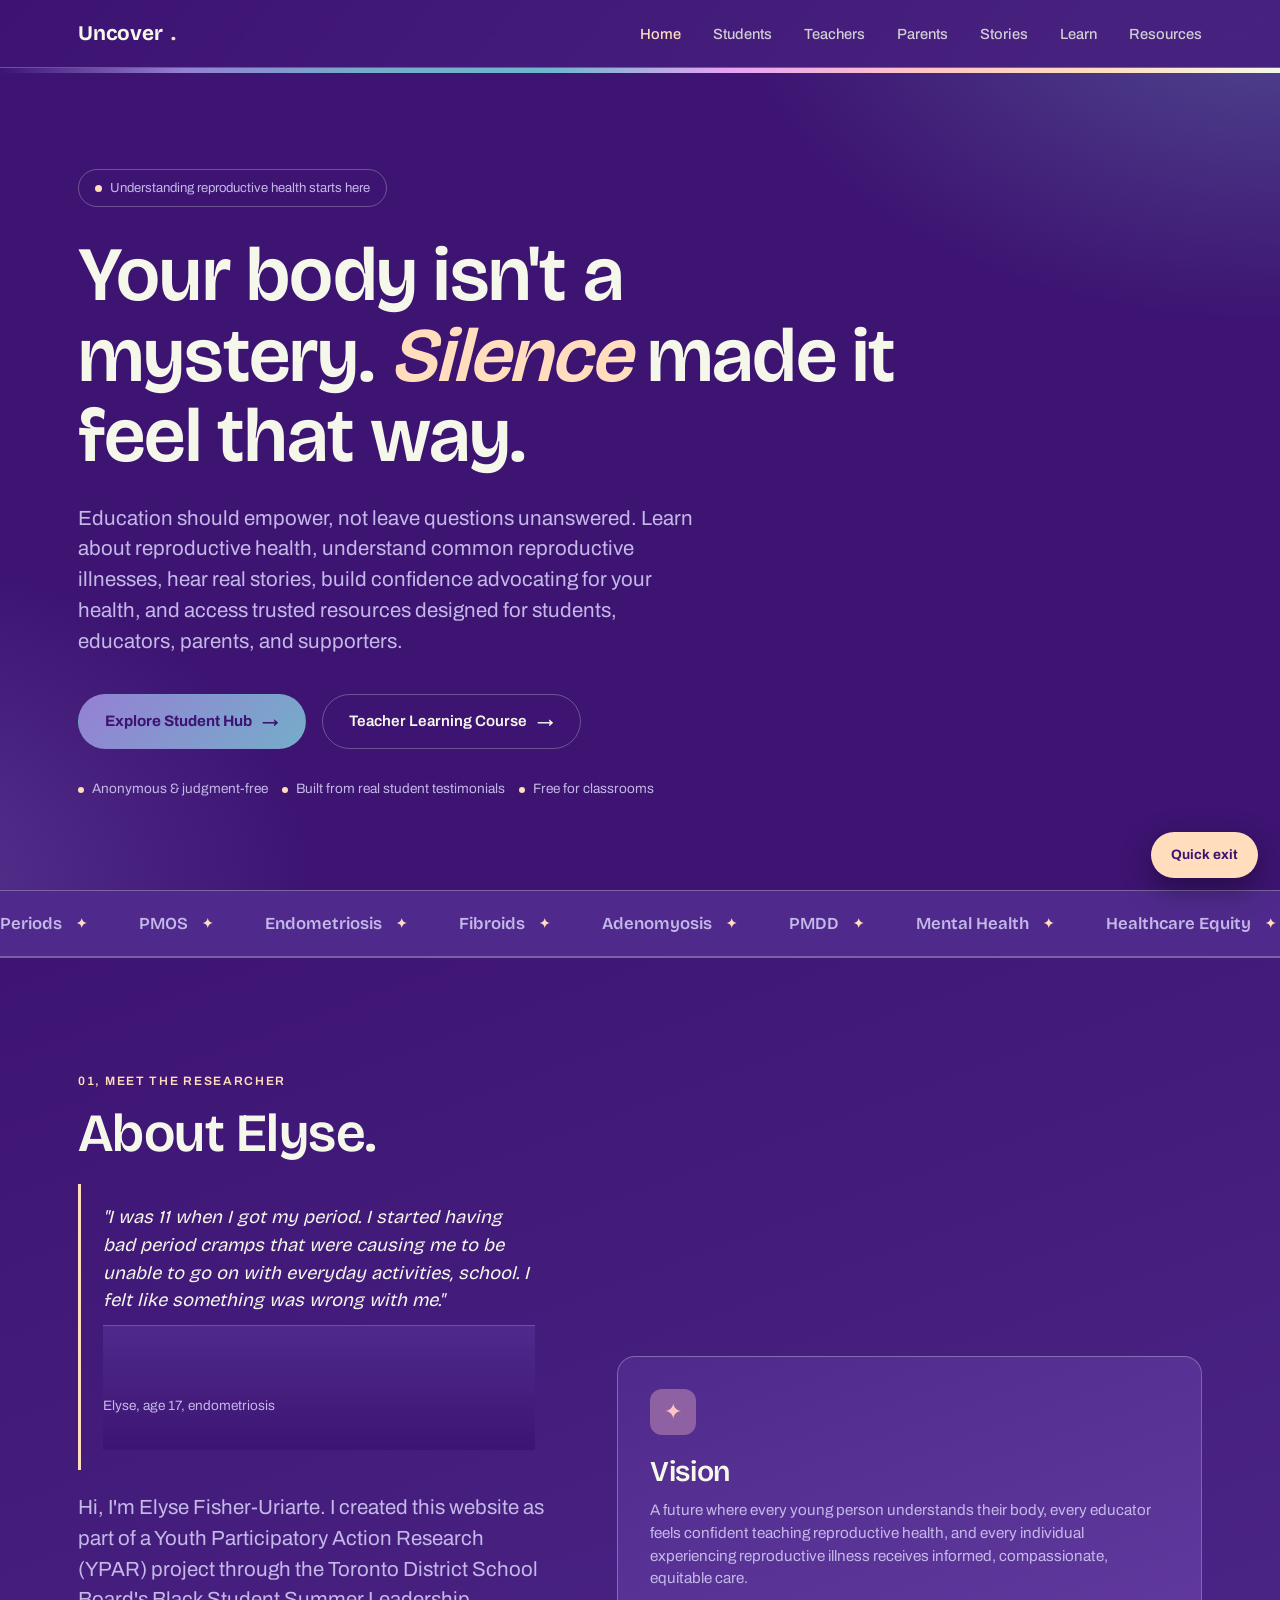
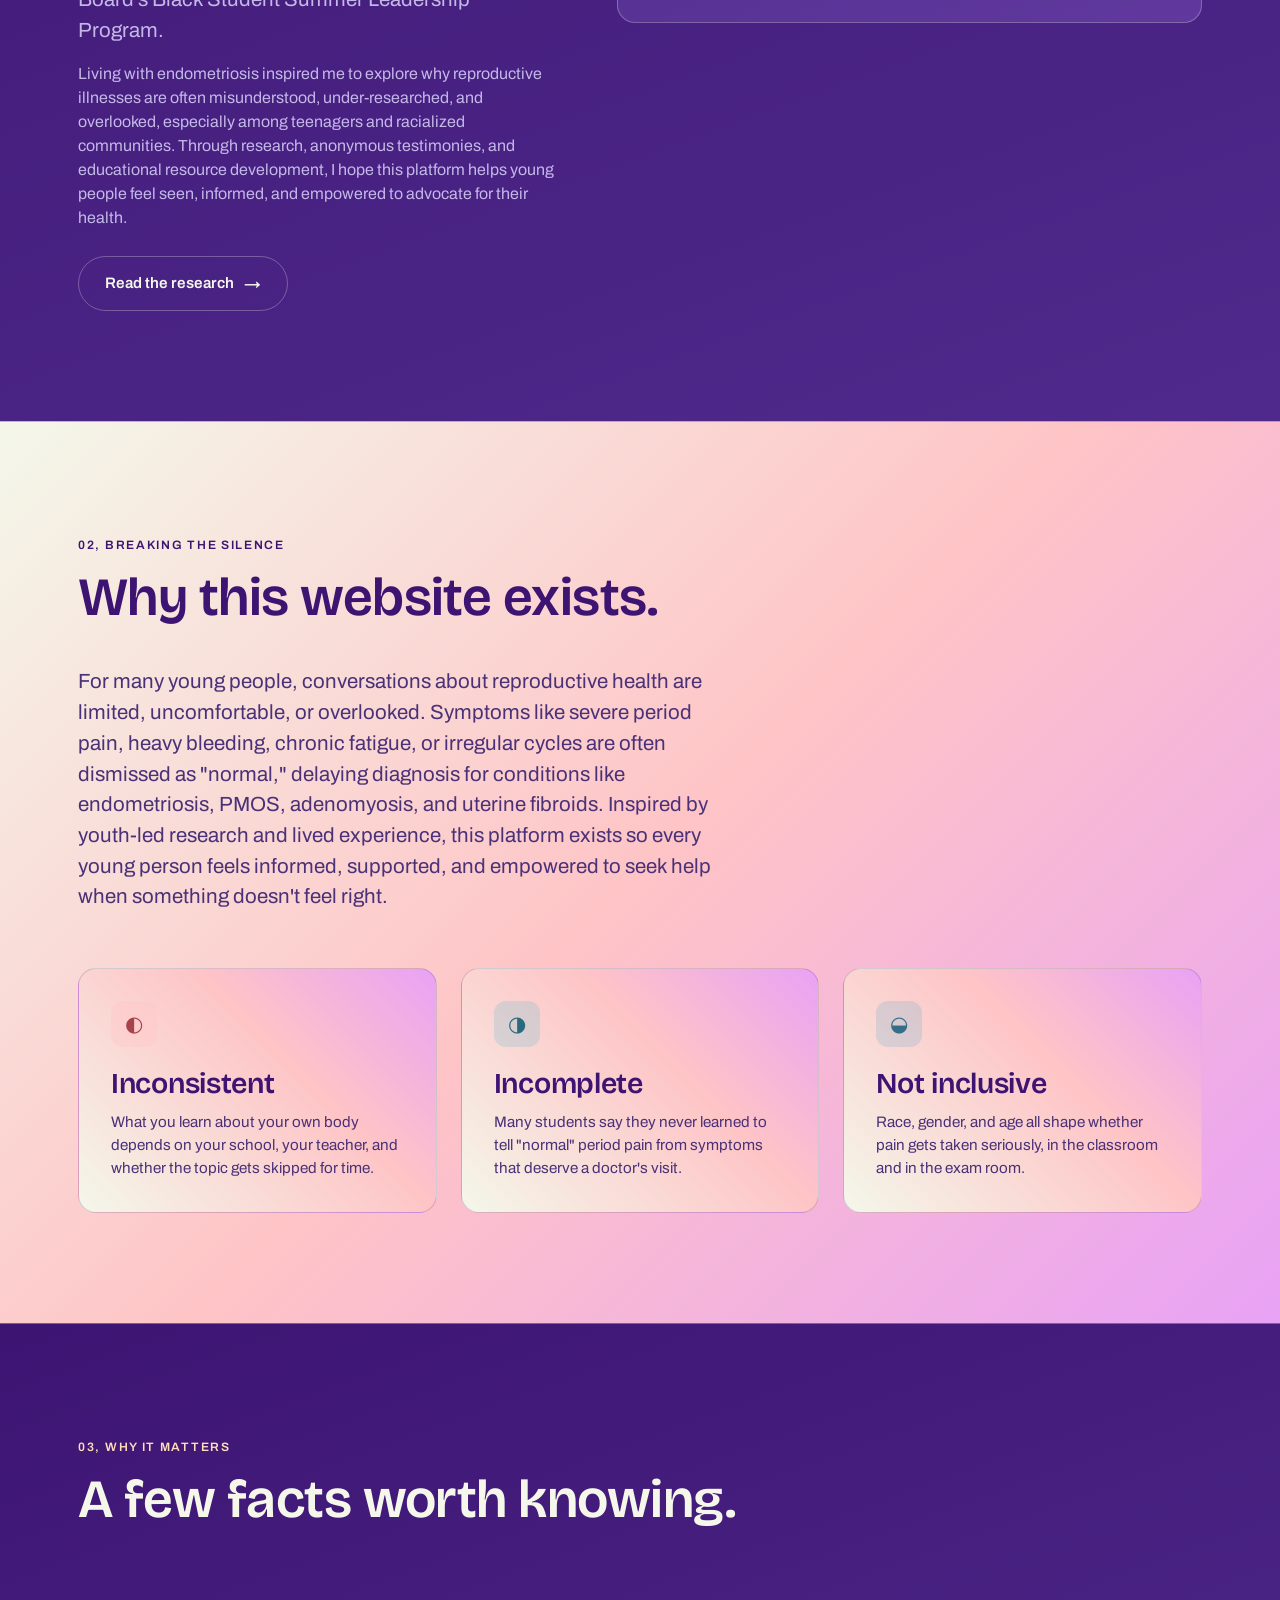
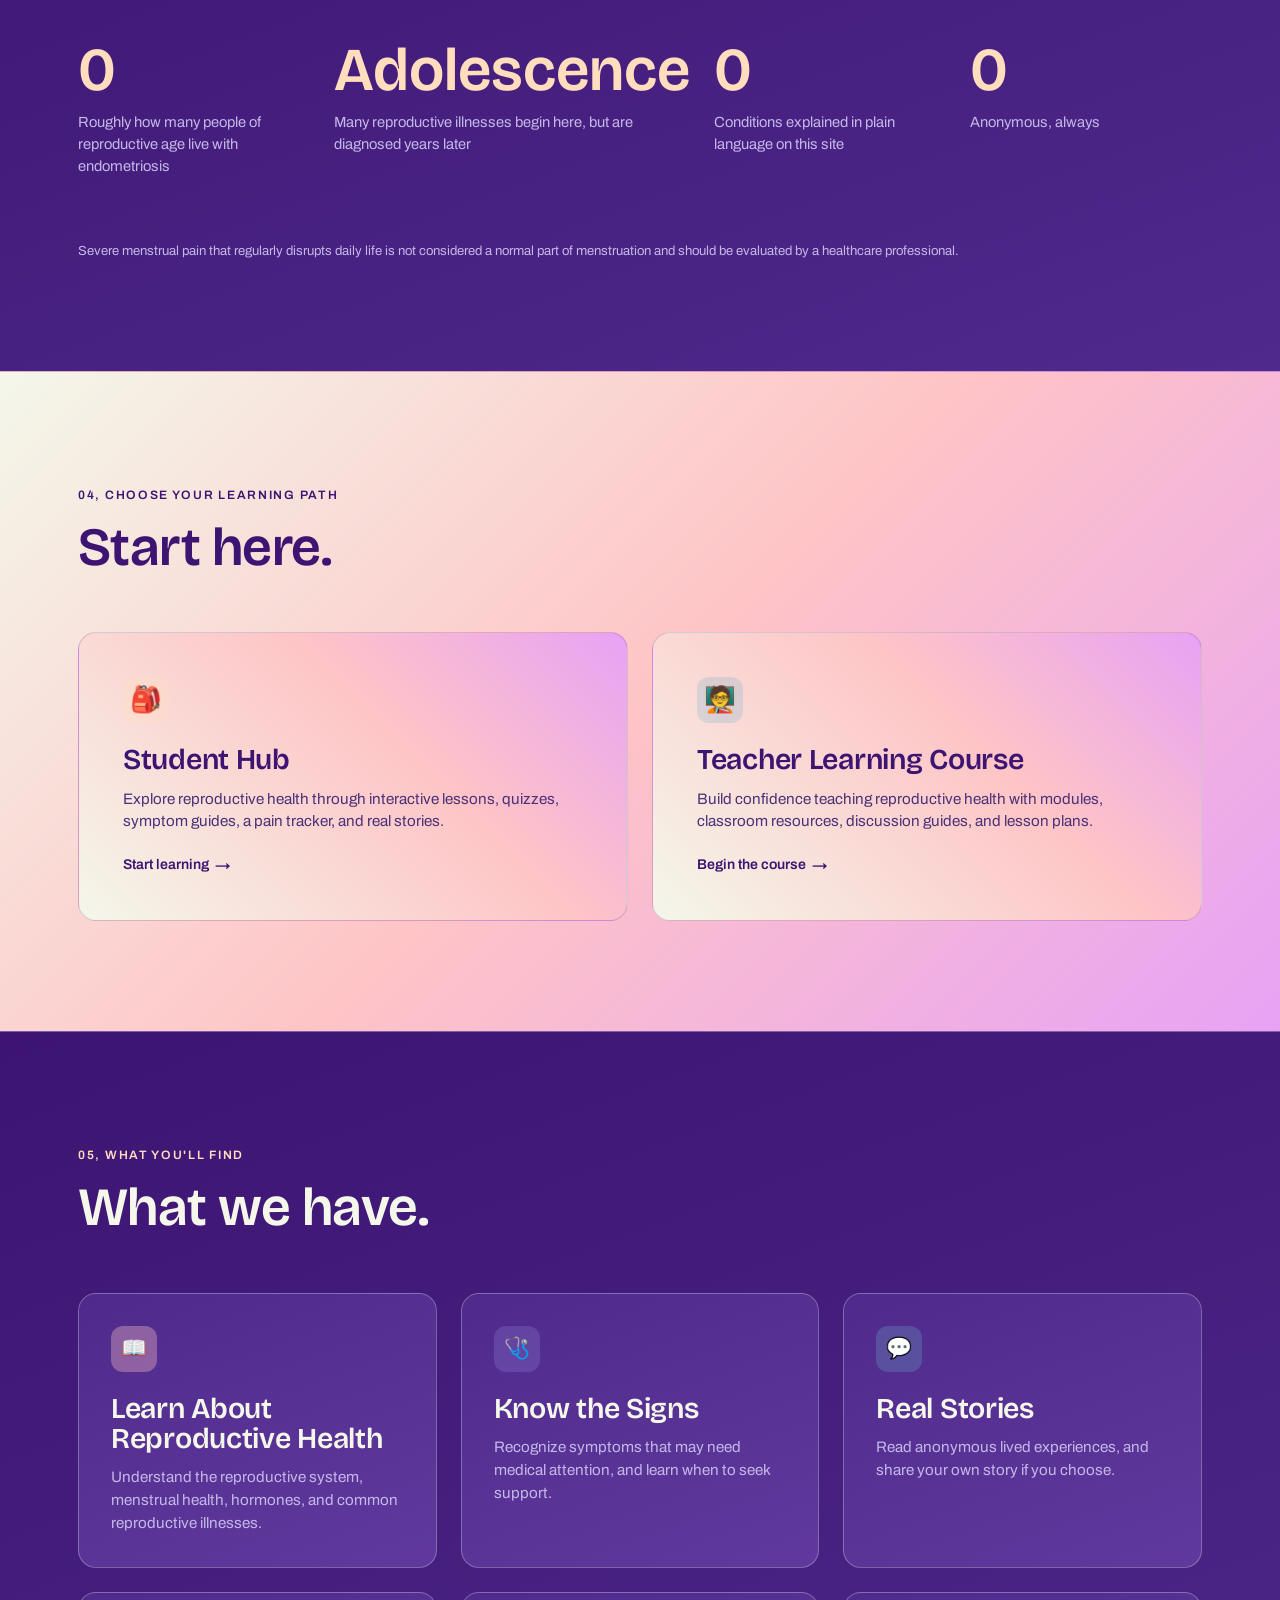
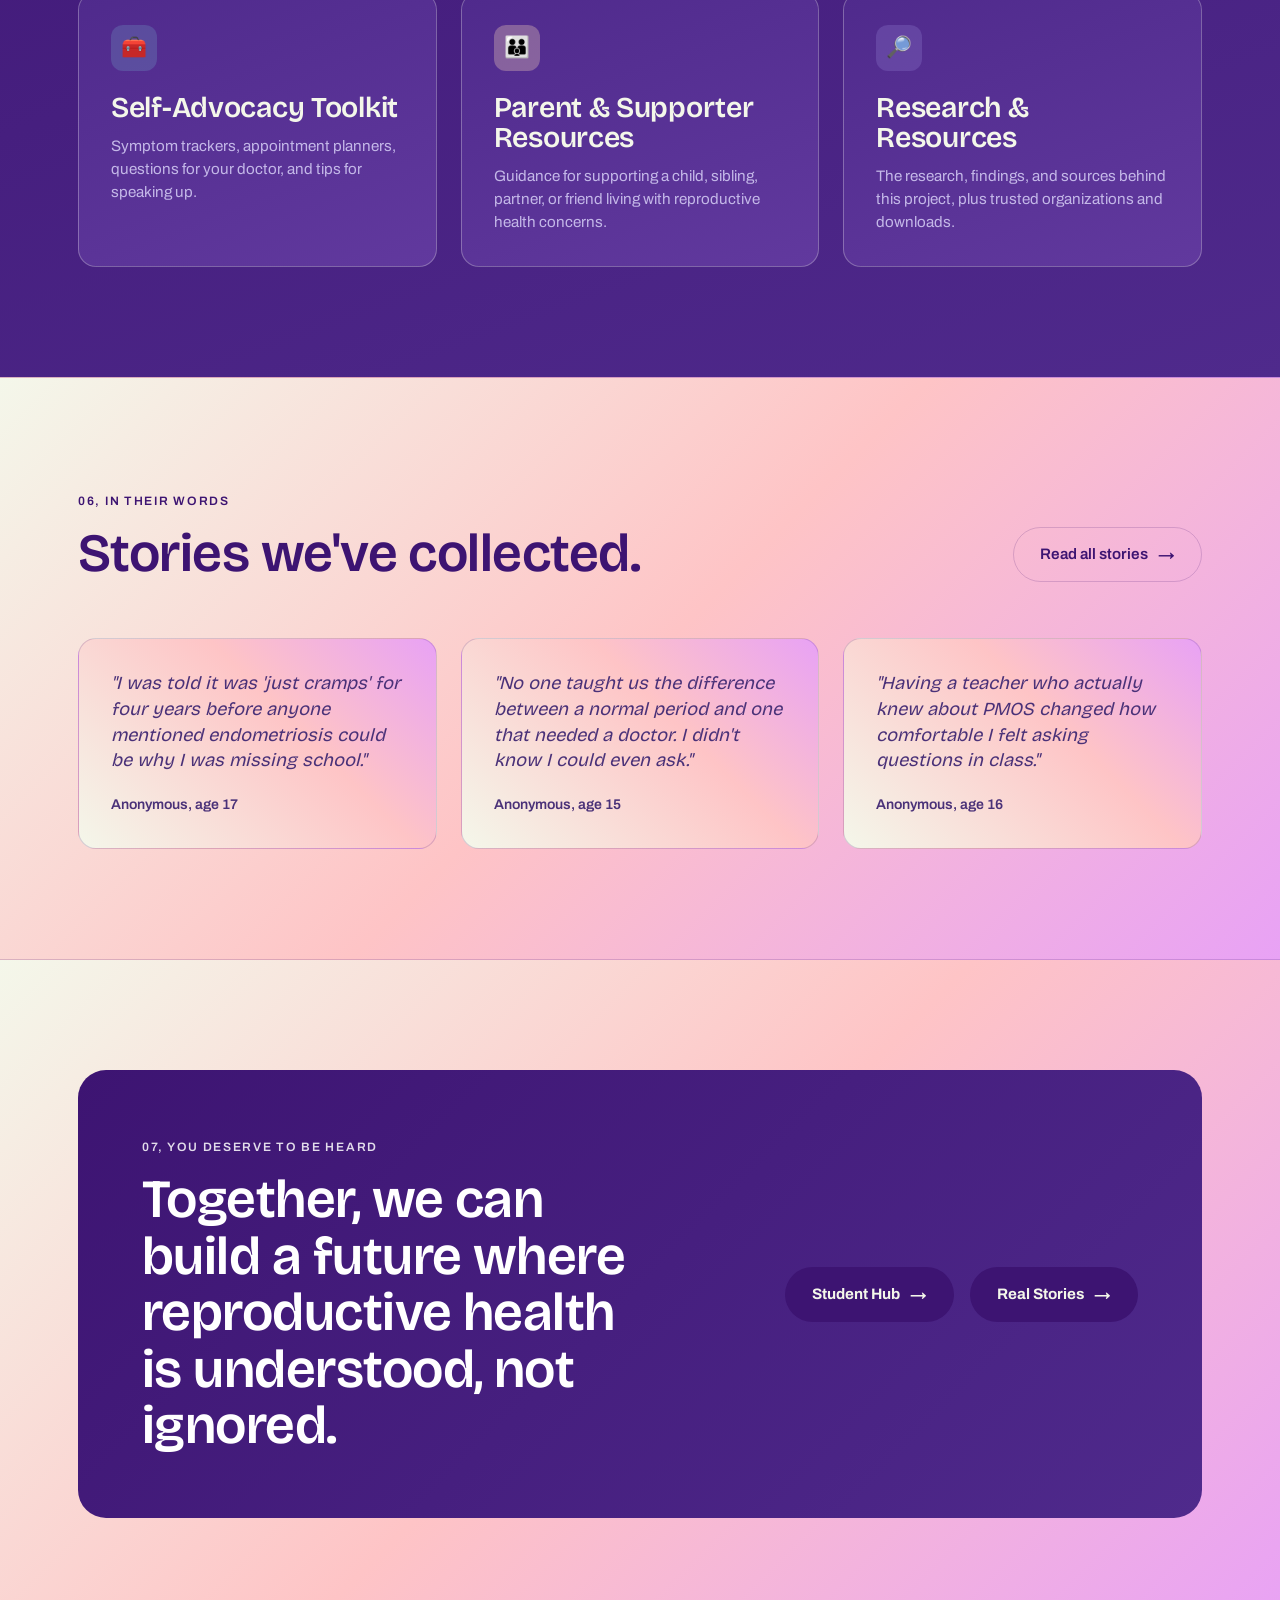
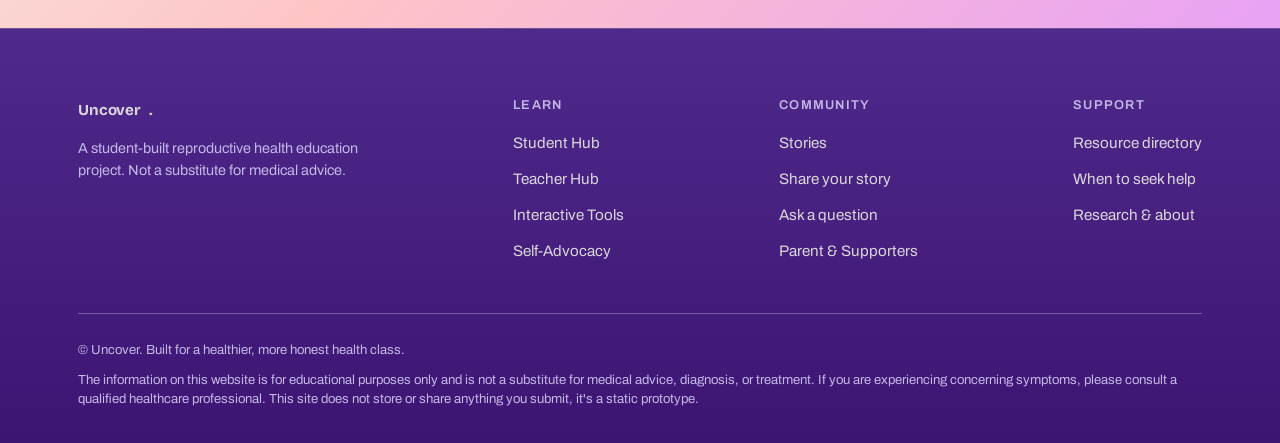
==== index.html @ e157b6fa "Remove em dashes site-wide; fix module/lesson openers not tapping on iPad Em dashes: replaced every " ====
<!doctype html>
<html lang="en">
<head>
<meta charset="UTF-8">
<meta name="viewport" content="width=device-width, initial-scale=1.0">
<title>Uncover, Reproductive Health Education for Students & Teachers</title>
<meta name="description" content="A youth-centered reproductive health education platform, symptom guides, real stories, teacher training, and tools for students, educators, and families.">
<link rel="stylesheet" href="css/style.css">
</head>
<body>

<nav class="nav">
  <div class="wrap">
    <a href="index.html" class="logo">Uncover<span class="dot">.</span></a>
    <div class="nav-links">
      <a href="index.html" class="active">Home</a>
      <a href="students.html">Students</a>
      <a href="teachers.html">Teachers</a>
      <a href="parents.html">Parents</a>
      <a href="stories.html">Stories</a>
      <a href="learn.html">Learn</a>
      <a href="resources.html">Resources</a>
    </div>
    <button class="nav-toggle" aria-label="Toggle menu">☰</button>
  </div>
</nav>
<div class="ombre-bar"></div>

<header class="hero">
<div class="wrap">
  <div class="hero-tag"><span class="pip"></span> Understanding reproductive health starts here</div>
  <h1>Your body isn't a<br>mystery. <em>Silence</em> made it feel that way.</h1>
  <p class="lede">Education should empower, not leave questions unanswered. Learn about reproductive health, understand common reproductive illnesses, hear real stories, build confidence advocating for your health, and access trusted resources designed for students, educators, parents, and supporters.</p>
  <div class="cta-row">
    <a href="students.html" class="btn btn-primary">Explore Student Hub <span class="btn-arrow">→</span></a>
    <a href="teachers.html" class="btn btn-outline">Teacher Learning Course <span class="btn-arrow">→</span></a>
  </div>
  <div class="badge-list">
    <span class="badge"><span class="dot"></span> Anonymous & judgment-free</span>
    <span class="badge"><span class="dot"></span> Built from real student testimonials</span>
    <span class="badge"><span class="dot"></span> Free for classrooms</span>
  </div>
</div>
</header>

<div class="marquee">
  <div class="marquee-track">
    <span>Periods</span><span>PMOS</span><span>Endometriosis</span><span>Fibroids</span><span>Adenomyosis</span><span>PMDD</span><span>Mental Health</span><span>Healthcare Equity</span><span>Anonymous &amp; Safe</span>
    <span>Periods</span><span>PMOS</span><span>Endometriosis</span><span>Fibroids</span><span>Adenomyosis</span><span>PMDD</span><span>Mental Health</span><span>Healthcare Equity</span><span>Anonymous &amp; Safe</span>
  </div>
</div>

<!-- MEET THE RESEARCHER -->
<section class="section">
  <div class="wrap two-col">
    <div>
      <span class="eyebrow">01, Meet the researcher</span>
      <h2 style="margin-top:14px;">About Elyse.</h2>
      <blockquote style="margin:22px 0 0; padding:20px 22px; border-left:3px solid var(--cta); font-family:var(--font-display); font-style:italic; font-size:1.15rem; line-height:1.5;">
        "I was 11 when I got my period. I started having bad period cramps that were causing me to be unable to go on with everyday activities, school. I felt like something was wrong with me."
        <footer style="margin-top:10px; font-family:var(--font-body); font-style:normal; font-size:0.85rem; color:var(--muted);">Elyse, age 17, endometriosis</footer>
      </blockquote>
      <p class="lede" style="margin-top:22px;">Hi, I'm Elyse Fisher-Uriarte. I created this website as part of a Youth Participatory Action Research (YPAR) project through the Toronto District School Board's Black Student Summer Leadership Program.</p>
      <p style="margin-top:16px; color:var(--muted);">Living with endometriosis inspired me to explore why reproductive illnesses are often misunderstood, under-researched, and overlooked, especially among teenagers and racialized communities. Through research, anonymous testimonies, and educational resource development, I hope this platform helps young people feel seen, informed, and empowered to advocate for their health.</p>
      <a href="research.html" class="btn btn-outline" style="margin-top:26px;">Read the research <span class="btn-arrow">→</span></a>
    </div>
    <div class="card">
      <div class="icon tint-pink" style="font-size:1.4rem;">✦</div>
      <h3>Vision</h3>
      <p style="margin-top:12px;">A future where every young person understands their body, every educator feels confident teaching reproductive health, and every individual experiencing reproductive illness receives informed, compassionate, equitable care.</p>
    </div>
  </div>
</section>

<!-- WHY THIS EXISTS -->
<section class="section light">
  <div class="wrap">
    <div class="section-head">
      <div>
        <span class="eyebrow">02, Breaking the silence</span>
        <h2 style="margin-top:14px;">Why this website exists.</h2>
      </div>
      <p class="lede">For many young people, conversations about reproductive health are limited, uncomfortable, or overlooked. Symptoms like severe period pain, heavy bleeding, chronic fatigue, or irregular cycles are often dismissed as "normal," delaying diagnosis for conditions like endometriosis, PMOS, adenomyosis, and uterine fibroids. Inspired by youth-led research and lived experience, this platform exists so every young person feels informed, supported, and empowered to seek help when something doesn't feel right.</p>
    </div>
    <div class="grid grid-3">
      <div class="card">
        <div class="icon tint-pink">◐</div>
        <h3>Inconsistent</h3>
        <p>What you learn about your own body depends on your school, your teacher, and whether the topic gets skipped for time.</p>
      </div>
      <div class="card">
        <div class="icon tint-orange">◑</div>
        <h3>Incomplete</h3>
        <p>Many students say they never learned to tell "normal" period pain from symptoms that deserve a doctor's visit.</p>
      </div>
      <div class="card">
        <div class="icon tint-sky">◒</div>
        <h3>Not inclusive</h3>
        <p>Race, gender, and age all shape whether pain gets taken seriously, in the classroom and in the exam room.</p>
      </div>
    </div>
  </div>
</section>

<!-- QUICK FACTS -->
<section class="section">
  <div class="wrap">
    <div class="section-head">
      <div>
        <span class="eyebrow">03, Why it matters</span>
        <h2 style="margin-top:14px;">A few facts worth knowing.</h2>
      </div>
    </div>
    <div class="stats-row">
      <div>
        <span class="stat-num" data-count="10" data-suffix="%">0</span>
        <p class="stat-label">Roughly how many people of reproductive age live with endometriosis</p>
      </div>
      <div>
        <span class="stat-num">Adolescence</span>
        <p class="stat-label">Many reproductive illnesses begin here, but are diagnosed years later</p>
      </div>
      <div>
        <span class="stat-num" data-count="6">0</span>
        <p class="stat-label">Conditions explained in plain language on this site</p>
      </div>
      <div>
        <span class="stat-num" data-count="100" data-suffix="%">0</span>
        <p class="stat-label">Anonymous, always</p>
      </div>
    </div>
    <p class="form-note">Severe menstrual pain that regularly disrupts daily life is not considered a normal part of menstruation and should be evaluated by a healthcare professional.</p>
  </div>
</section>

<!-- CHOOSE YOUR PATH -->
<section class="section light">
  <div class="wrap">
    <div class="section-head">
      <div>
        <span class="eyebrow">04, Choose your learning path</span>
        <h2 style="margin-top:14px;">Start here.</h2>
      </div>
    </div>
    <div class="grid grid-2">
      <a href="students.html" class="card" style="padding:44px;">
        <div class="icon tint-lime" style="font-size:1.6rem;">🎒</div>
        <h3 style="font-size:1.8rem;">Student Hub</h3>
        <p style="margin-top:12px;">Explore reproductive health through interactive lessons, quizzes, symptom guides, a pain tracker, and real stories.</p>
        <span class="tag-link">Start learning <span class="btn-arrow">→</span></span>
      </a>
      <a href="teachers.html" class="card" style="padding:44px;">
        <div class="icon tint-sky" style="font-size:1.6rem;">🧑‍🏫</div>
        <h3 style="font-size:1.8rem;">Teacher Learning Course</h3>
        <p style="margin-top:12px;">Build confidence teaching reproductive health with modules, classroom resources, discussion guides, and lesson plans.</p>
        <span class="tag-link">Begin the course <span class="btn-arrow">→</span></span>
      </a>
    </div>
  </div>
</section>

<!-- WHAT YOU'LL FIND -->
<section class="section">
  <div class="wrap">
    <div class="section-head">
      <div>
        <span class="eyebrow">05, What you'll find</span>
        <h2 style="margin-top:14px;">What we have.</h2>
      </div>
    </div>
    <div class="grid grid-3">
      <a href="students.html" class="card">
        <div class="icon tint-pink">📖</div>
        <h3>Learn About Reproductive Health</h3>
        <p>Understand the reproductive system, menstrual health, hormones, and common reproductive illnesses.</p>
      </a>
      <a href="students.html#symptoms" class="card">
        <div class="icon tint-purple">🩺</div>
        <h3>Know the Signs</h3>
        <p>Recognize symptoms that may need medical attention, and learn when to seek support.</p>
      </a>
      <a href="stories.html" class="card">
        <div class="icon tint-orange">💬</div>
        <h3>Real Stories</h3>
        <p>Read anonymous lived experiences, and share your own story if you choose.</p>
      </a>
      <a href="advocacy.html" class="card">
        <div class="icon tint-sky">🧰</div>
        <h3>Self-Advocacy Toolkit</h3>
        <p>Symptom trackers, appointment planners, questions for your doctor, and tips for speaking up.</p>
      </a>
      <a href="parents.html" class="card">
        <div class="icon tint-lime">👪</div>
        <h3>Parent &amp; Supporter Resources</h3>
        <p>Guidance for supporting a child, sibling, partner, or friend living with reproductive health concerns.</p>
      </a>
      <a href="research.html" class="card">
        <div class="icon tint-purple">🔎</div>
        <h3>Research &amp; Resources</h3>
        <p>The research, findings, and sources behind this project, plus trusted organizations and downloads.</p>
      </a>
    </div>
  </div>
</section>

<!-- STORIES -->
<section class="section light">
  <div class="wrap">
    <div class="section-head">
      <div>
        <span class="eyebrow">06, In their words</span>
        <h2 style="margin-top:14px;">Stories we've collected.</h2>
      </div>
      <a href="stories.html" class="btn btn-outline">Read all stories <span class="btn-arrow">→</span></a>
    </div>
    <div class="grid grid-3">
      <div class="card">
        <p style="font-family:var(--font-display); font-size:1.15rem; font-style:italic; line-height:1.4;">"I was told it was 'just cramps' for four years before anyone mentioned endometriosis could be why I was missing school."</p>
        <p class="tag-link" style="color:var(--muted); margin-top:20px;">Anonymous, age 17</p>
      </div>
      <div class="card">
        <p style="font-family:var(--font-display); font-size:1.15rem; font-style:italic; line-height:1.4;">"No one taught us the difference between a normal period and one that needed a doctor. I didn't know I could even ask."</p>
        <p class="tag-link" style="color:var(--muted); margin-top:20px;">Anonymous, age 15</p>
      </div>
      <div class="card">
        <p style="font-family:var(--font-display); font-size:1.15rem; font-style:italic; line-height:1.4;">"Having a teacher who actually knew about PMOS changed how comfortable I felt asking questions in class."</p>
        <p class="tag-link" style="color:var(--muted); margin-top:20px;">Anonymous, age 16</p>
      </div>
    </div>
  </div>
</section>



<!-- CTA -->
<section class="section light">
  <div class="wrap">
    <div class="banner">
      <div>
        <span class="eyebrow" style="color:rgba(255,255,255,0.85);">07, You deserve to be heard</span>
        <h2 style="margin-top:14px; color:#fff;">Together, we can build a future where reproductive health is understood, not ignored.</h2>
      </div>
      <div class="cta-row">
        <a href="students.html" class="btn btn-dark">Student Hub <span class="btn-arrow">→</span></a>
        <a href="stories.html" class="btn btn-dark">Real Stories <span class="btn-arrow">→</span></a>
      </div>
    </div>
  </div>
</section>

<footer>
  <div class="wrap">
    <div class="foot-top">
      <div class="foot-col" style="max-width:280px;">
        <a href="index.html" class="logo">Uncover<span class="dot">.</span></a>
        <p class="muted" style="margin-top:16px; font-size:0.9rem;">A student-built reproductive health education project. Not a substitute for medical advice.</p>
      </div>
      <div class="foot-col">
        <h4>Learn</h4>
        <ul>
          <li><a href="students.html">Student Hub</a></li>
          <li><a href="teachers.html">Teacher Hub</a></li>
          <li><a href="learn.html">Interactive Tools</a></li>
          <li><a href="advocacy.html">Self-Advocacy</a></li>
        </ul>
      </div>
      <div class="foot-col">
        <h4>Community</h4>
        <ul>
          <li><a href="stories.html">Stories</a></li>
          <li><a href="stories.html#share">Share your story</a></li>
          <li><a href="students.html#ask">Ask a question</a></li>
          <li><a href="parents.html">Parent & Supporters</a></li>
        </ul>
      </div>
      <div class="foot-col">
        <h4>Support</h4>
        <ul>
          <li><a href="resources.html">Resource directory</a></li>
          <li><a href="resources.html#help">When to seek help</a></li>
          <li><a href="research.html">Research & about</a></li>
        </ul>
      </div>
    </div>
    <div class="foot-bottom" style="flex-direction:column; align-items:flex-start; gap:10px;">
      <span>© <span data-year></span> Uncover. Built for a healthier, more honest health class.</span>
      <span>The information on this website is for educational purposes only and is not a substitute for medical advice, diagnosis, or treatment. If you are experiencing concerning symptoms, please consult a qualified healthcare professional. This site does not store or share anything you submit, it's a static prototype.</span>
    </div>
  </div>
</footer>

<a href="#" class="exit-btn" data-quick-exit>Quick exit</a>

<script src="js/main.js"></script>
<script src="js/motion.js"></script>
</body>
</html>
---- css/style.css ----
/* =========================================================
   Uncover, design system
   Inspired by helloupdigital.com's bold, numbered, card-driven
   structure; palette + type re-tuned for a teen health-ed audience.
   ========================================================= */

@import url('https://fonts.googleapis.com/css2?family=Bricolage+Grotesque:opsz,wght@12..96,400;12..96,500;12..96,600;12..96,700;12..96,800&family=Archivo:ital,wght@0,400;0,500;0,600;0,700;1,500&display=swap');

:root{
  /* ---- Uncover palette (per project design spec) ---- */
  --bg:            #3D1472;  /* Persian Indigo, dark contexts: nav, footer, hero, main dark colour */
  --bg-soft:       #4F2A8C;
  --bg-softer:     #61399E;
  --canvas:        #F4F7EA;  /* Ivory, main background colour */
  --paper:         #FEC4C6;  /* Blush Rose, card surface (kept distinct from Ivory canvas) */
  --paper-dim:     #FBD9D3;  /* lighter blush, secondary card / pill bg */
  --ink:           #3D1472;  /* Persian Indigo, body text; every palette colour but Indigo itself is light/medium, so text stays Indigo except on true-dark backgrounds */
  --ink-soft:      #4A3178;  /* slightly softened Indigo, secondary text, still high-contrast */
  --white:         #F4F7EA;  /* Ivory, text on dark (Indigo) backgrounds */

  --primary:       #9580D4;  /* Soft Periwinkle, primary brand colour: buttons, links, headings */
  --primary-dark:  #6B4FAE;
  --secondary:     #75ADC9;  /* Sky Reflection, secondary brand colour */
  --feature:       #E8A2F5;  /* Lavender Orchid, feature colour: stories, testimonials, quotes */
  --highlight:     #FEC4C6;  /* Blush Rose, highlight colour: parent hub, reminders, success */
  --wellness:      #6EB7CC;  /* Sea Glass, wellness accent: mental health, self-care */
  --cta:           #FFDDBD;  /* Fairy Lights, accent: badges, quiz scores, did-you-know, used sparingly */
  --cta-ink:       #3D1472;

  /* legacy aliases (existing markup references these class/var names) */
  --lime:          var(--cta);
  --lime-ink:      var(--cta-ink);
  --pink:          var(--highlight);
  --pink-soft:     var(--paper-dim);
  --orange:        var(--wellness);
  --sky:           var(--secondary);
  --purple:        var(--primary);
  --purple-soft:   #F1E4FB;

  --muted:         #C4B8E8;  /* light periwinkle-lavender, secondary text on dark bg */
  --line:          rgba(244,247,234,0.28);   /* ivory-tinted border, dark contexts */
  --line-dark:     rgba(61,20,114,0.18);     /* indigo-tinted border, light contexts */

  /* named gradients, per design spec */
  --grad-primary:      linear-gradient(135deg, #3D1472, #9580D4, #75ADC9);   /* Primary Brand Gradient */
  --grad-wellness-soft: linear-gradient(135deg, #F4F7EA, #FEC4C6, #E8A2F5); /* Soft Wellness Gradient */
  --grad-healing:      linear-gradient(135deg, #6EB7CC, #75ADC9, #9580D4);   /* Healing Gradient */
  --grad-feature:      linear-gradient(135deg, #FFDDBD, #FEC4C6, #E8A2F5);   /* Feature Gradient */
  --grad-btn:          linear-gradient(135deg, #9580D4, #75ADC9);           /* button-safe slice: text stays readable in Indigo */
  --grad-btn-hover:    linear-gradient(135deg, #75ADC9, #6EB7CC);

  --font-display:  'Bricolage Grotesque', 'Helvetica Neue', Arial, sans-serif;
  --font-body:     'Archivo', 'Helvetica Neue', Arial, sans-serif;

  --container:     1180px;
  --radius:        18px;
  --radius-sm:     10px;
}

*,*::before,*::after{ box-sizing:border-box; }
html{ scroll-behavior:smooth; }
body{
  margin:0;
  background:var(--grad-primary) fixed;
  color:var(--white);
  font-family:var(--font-body);
  -webkit-font-smoothing:antialiased;
  line-height:1.5;
}
img{ max-width:100%; display:block; }
a{ color:inherit; text-decoration:none; }
ul{ margin:0; padding:0; list-style:none; }
button{ font-family:inherit; cursor:pointer; }

.wrap{
  max-width:var(--container);
  margin:0 auto;
  padding:0 28px;
}

h1,h2,h3,h4{
  font-family:var(--font-display);
  font-weight:600;
  line-height:1.05;
  margin:0;
  letter-spacing:-0.01em;
}
h1{ font-size:clamp(2.6rem, 6vw, 5.2rem); font-weight:600; }
h2{ font-size:clamp(2rem, 4.2vw, 3.4rem); }
h3{ font-size:clamp(1.3rem, 2.4vw, 1.8rem); }
p{ margin:0; }
.eyebrow{
  font-family:var(--font-body);
  text-transform:uppercase;
  letter-spacing:0.14em;
  font-size:0.76rem;
  font-weight:600;
  color:var(--lime);
}
.lede{
  font-size:clamp(1.05rem,1.6vw,1.3rem);
  color:var(--muted);
  max-width:640px;
}

/* ---------- section scaffolding ---------- */
section{ position:relative; }
.section{
  padding:110px 0;
  border-top:1px solid var(--line);
  background:linear-gradient(160deg, var(--bg), var(--bg-soft));
}
.section.light{
  background:var(--grad-wellness-soft);
  color:var(--ink);
  border-top:1px solid var(--line-dark);
  /* redefining --muted here means every inline color:var(--muted)
     elsewhere in this subtree automatically resolves to a readable
     dark value on this light background, with no HTML changes needed */
  --muted: var(--ink-soft);
}
.section.light .eyebrow{ color:var(--ink); }
.section.light .muted{ color:var(--ink-soft); }
.muted{ color:var(--muted); }

.section-head{
  display:flex;
  justify-content:space-between;
  align-items:flex-end;
  gap:40px;
  margin-bottom:56px;
  flex-wrap:wrap;
}
.num{
  font-family:var(--font-display);
  font-style:italic;
  font-size:1rem;
  color:var(--muted);
}
.section.light .num{ color:var(--ink-soft); }

/* ---------- nav ---------- */
.nav{
  position:sticky;
  top:0;
  z-index:100;
  background:rgba(61,20,114,0.88);
  backdrop-filter:blur(14px);
  border-bottom:1px solid var(--line);
}
.nav .wrap{
  display:flex;
  align-items:center;
  justify-content:space-between;
  padding-top:18px;
  padding-bottom:18px;
}
.logo{
  font-family:var(--font-display);
  font-weight:700;
  font-size:1.3rem;
  letter-spacing:-0.01em;
  display:flex;
  align-items:center;
  gap:8px;
}
.logo .dot{ color:var(--lime); }
.nav-links{
  display:flex;
  gap:32px;
  align-items:center;
}
.nav-links a{
  font-size:0.92rem;
  font-weight:500;
  color:var(--white);
  opacity:0.8;
  transition:opacity .2s;
}
.nav-links a:hover, .nav-links a.active{ opacity:1; color:var(--lime); }
.nav-toggle{
  display:none;
  background:none;
  border:0;
  color:var(--white);
  font-size:1.6rem;
}

/* ---------- buttons ---------- */
.btn{
  display:inline-flex;
  align-items:center;
  gap:10px;
  padding:14px 26px;
  border-radius:999px;
  font-weight:600;
  font-size:0.95rem;
  border:1px solid transparent;
  transition:transform .18s ease, background .2s, color .2s, border-color .2s;
  white-space:nowrap;
}
.btn:hover{ transform:translateY(-2px); }
.btn-primary{ background:var(--grad-btn); color:var(--ink); font-weight:700; }
.btn-primary:hover{ background:var(--grad-btn-hover); }
.btn-outline{ border-color:var(--line); color:var(--white); }
.section.light .btn-outline{ border-color:var(--line-dark); color:var(--ink); }
.btn-outline:hover{ border-color:var(--primary); }
.btn-dark{ background:var(--ink); color:var(--white); font-weight:700; }
.btn-cta{ background:linear-gradient(135deg, var(--cta), #FFC98A); color:var(--cta-ink); }
.btn-cta:hover{ background:linear-gradient(135deg, #FFC98A, var(--cta)); }
.btn-arrow{ font-size:1.1em; transition:transform .2s; }
.btn:hover .btn-arrow{ transform:translateX(3px); }

.cta-row{ display:flex; gap:16px; flex-wrap:wrap; align-items:center; }

/* ---------- hero ---------- */
.hero{
  padding:96px 0 90px;
  overflow:hidden;
  background:
    radial-gradient(ellipse 900px 550px at 100% -10%, rgba(117,173,201,0.35), transparent 60%),
    radial-gradient(ellipse 800px 600px at -10% 100%, rgba(149,128,212,0.30), transparent 55%),
    var(--bg);
}
.hero-tag{
  display:inline-flex;
  align-items:center;
  gap:8px;
  padding:8px 16px;
  border:1px solid var(--line);
  border-radius:999px;
  font-size:0.82rem;
  color:var(--muted);
  margin-bottom:28px;
}
.hero-tag .pip{ width:7px; height:7px; border-radius:50%; background:var(--lime); }
.hero h1{ max-width:920px; }
.hero h1 em{
  font-style:italic;
  color:var(--lime);
}
.hero .lede{ margin-top:26px; margin-bottom:38px; }

/* ---------- cards ---------- */
.grid{ display:grid; gap:24px; }
.grid-2{ grid-template-columns:repeat(2,1fr); }
.grid-3{ grid-template-columns:repeat(3,1fr); }
.grid-4{ grid-template-columns:repeat(4,1fr); }

.card{
  background:linear-gradient(160deg, var(--bg-soft), var(--bg-softer));
  color:var(--white);
  border:1px solid var(--line);
  border-radius:var(--radius);
  padding:32px;
  transition:border-color .2s, transform .2s;
}
.card:hover{ border-color:var(--cta); transform:translateY(-4px); }
.section.light .card{
  background:linear-gradient(45deg, var(--canvas), var(--paper) 60%, var(--feature));
  color:var(--ink);
  border-color:var(--line-dark);
}
.section.light .card:hover{ border-color:var(--primary); }

.card .icon{
  width:46px; height:46px;
  border-radius:12px;
  display:flex; align-items:center; justify-content:center;
  font-size:1.3rem;
  margin-bottom:22px;
}
.card h3{ margin-bottom:12px; }
.card p{ color:var(--muted); font-size:0.95rem; }
.section.light .card p{ color:var(--ink-soft); }
.card .tag-link{
  display:inline-flex;
  align-items:center;
  gap:6px;
  margin-top:20px;
  font-size:0.88rem;
  font-weight:600;
  color:var(--white);
}
.section.light .card .tag-link{ color:var(--ink); }

/* icon tint variants */
.tint-lime{ background:rgba(255,221,189,0.30); color:var(--lime); }
.tint-pink{ background:rgba(254,196,198,0.35); color:var(--pink); }
.tint-orange{ background:rgba(110,183,204,0.25); color:var(--orange); }
.tint-sky{ background:rgba(117,173,201,0.25); color:var(--sky); }
.tint-purple{ background:rgba(149,128,212,0.28); color:var(--purple); }

/* light-card contexts: every palette hue but Indigo is too light to read as icon-glyph
   text on a light card, so darken each to a legible analogue there. */
.section.light .tint-lime{ color:#8A5A22; }
.section.light .tint-pink{ color:#A8434B; }
.section.light .tint-orange{ color:#296B7D; }
.section.light .tint-sky{ color:#356E88; }
.section.light .tint-purple{ color:#523693; }

/* ---------- pills / tags ---------- */
.pill{
  display:inline-block;
  padding:6px 14px;
  border-radius:999px;
  font-size:0.78rem;
  font-weight:600;
  background:var(--bg-softer);
  color:var(--white);
  border:1px solid var(--line);
}
.section.light .pill{ background:var(--paper-dim); color:var(--ink); border-color:var(--line-dark); }
.pill-row{ display:flex; gap:10px; flex-wrap:wrap; }

/* ---------- stats ---------- */
.stat-num{
  font-family:var(--font-display);
  font-size:clamp(2.4rem,5vw,3.8rem);
  font-weight:600;
  color:var(--lime);
  line-height:1;
}
.section.light .stat-num{ color:var(--ink); }
.stat-label{ margin-top:10px; color:var(--muted); font-size:0.92rem; }
.section.light .stat-label{ color:var(--ink-soft); }

/* ---------- accordion ---------- */
.accordion-item{
  border-bottom:1px solid var(--line);
}
.section.light .accordion-item{ border-color:var(--line-dark); }
.accordion-item summary{
  cursor:pointer;
  list-style:none;
  padding:26px 0;
  display:flex;
  justify-content:space-between;
  align-items:center;
  gap:20px;
  font-family:var(--font-display);
  font-size:1.15rem;
  font-weight:600;
}
.accordion-item summary::-webkit-details-marker{ display:none; }
.accordion-item summary .plus{
  flex:none;
  width:30px; height:30px;
  border-radius:50%;
  border:1px solid var(--line);
  display:flex; align-items:center; justify-content:center;
  font-size:1.1rem;
  transition:transform .25s;
}
.section.light .accordion-item summary .plus{ border-color:var(--line-dark); }
.accordion-item[open] summary .plus{ transform:rotate(45deg); background:var(--lime); color:var(--lime-ink); border-color:var(--lime); }
.accordion-body{ padding-bottom:26px; color:var(--muted); max-width:760px; }
.section.light .accordion-body{ color:var(--ink-soft); }

/* ---------- banner / cta block ---------- */
.banner{
  border-radius:28px;
  padding:64px;
  /* kept intentionally dark (not the full light-reaching Primary Brand Gradient) so the
     white text used throughout banner markup stays accessible at every size */
  background:linear-gradient(135deg, var(--bg), var(--bg-soft));
  color:var(--white);
  display:flex;
  align-items:center;
  justify-content:space-between;
  gap:40px;
  flex-wrap:wrap;
}
.banner h2{ max-width:520px; }
.banner.lime{ background:var(--grad-feature); color:var(--lime-ink); }
.banner.dark{ background:linear-gradient(135deg, var(--ink), var(--bg-soft)); color:var(--white); }

/* ---------- footer ---------- */
footer{
  background:linear-gradient(180deg, var(--bg-soft), var(--bg));
  border-top:1px solid var(--line);
  padding:70px 0 34px;
}
.foot-top{
  display:flex;
  justify-content:space-between;
  gap:40px;
  flex-wrap:wrap;
  padding-bottom:50px;
}
.foot-col h4{
  font-family:var(--font-body);
  font-size:0.8rem;
  text-transform:uppercase;
  letter-spacing:0.1em;
  color:var(--muted);
  margin-bottom:18px;
}
.foot-col ul{ display:flex; flex-direction:column; gap:12px; }
.foot-col a{ font-size:0.95rem; opacity:0.85; }
.foot-col a:hover{ opacity:1; color:var(--lime); }
.foot-bottom{
  border-top:1px solid var(--line);
  padding-top:26px;
  display:flex;
  justify-content:space-between;
  flex-wrap:wrap;
  gap:12px;
  font-size:0.82rem;
  color:var(--muted);
}
.exit-btn{
  position:fixed;
  right:22px;
  bottom:22px;
  z-index:500;
  background:var(--lime);
  color:var(--lime-ink);
  font-weight:700;
  padding:13px 20px;
  border-radius:999px;
  font-size:0.85rem;
  box-shadow:0 10px 30px rgba(0,0,0,0.4);
}
.exit-btn:hover{ background:var(--highlight); }

/* ---------- card modal (click a card to read it full-size) ---------- */
.modal-overlay{
  position:fixed; inset:0; z-index:300;
  background:rgba(61,20,114,0.6);
  backdrop-filter:blur(4px);
  display:flex; align-items:center; justify-content:center;
  padding:24px;
  opacity:0; pointer-events:none;
  transition:opacity .25s ease;
}
.modal-overlay.open{ opacity:1; pointer-events:auto; }
.modal-box{
  background:var(--grad-wellness-soft);
  color:var(--ink);
  border-radius:var(--radius);
  padding:40px;
  max-width:480px;
  width:100%;
  position:relative;
  transform:translateY(16px) scale(0.98);
  transition:transform .25s ease;
  box-shadow:0 30px 70px rgba(20,10,40,0.45);
}
.modal-overlay.open .modal-box{ transform:translateY(0) scale(1); }
.modal-close{
  position:absolute; top:16px; right:16px;
  width:36px; height:36px; border-radius:50%;
  border:1px solid var(--line-dark);
  background:var(--paper);
  color:var(--ink);
  font-size:1.05rem;
  cursor:pointer;
  display:flex; align-items:center; justify-content:center;
}
.modal-box .icon{ margin-bottom:20px; }
.modal-box h3{ font-size:1.5rem; margin-bottom:14px; }
.modal-box p{ line-height:1.6; }

/* ---------- module reader (Teachers: click a module card to read it) ---------- */
.module-card{ position:relative; cursor:pointer; display:flex; flex-direction:column; }
.module-card .module-open{
  margin-top:auto; padding-top:16px;
  font-family:var(--font-body); font-weight:600; font-size:0.85rem;
  color:var(--primary-dark); letter-spacing:0.01em;
}
.section.light .module-card:hover .module-open{ color:var(--primary-dark); }

/* Transparent native button covering the whole card: real buttons fire click
   on the first tap on every device (iPad desktop-mode included). */
.card-cover{
  position:absolute; inset:0; width:100%; height:100%;
  margin:0; padding:0; border:0; background:transparent;
  border-radius:inherit; cursor:pointer; z-index:2;
  -webkit-appearance:none; appearance:none;
  touch-action:manipulation;
}
.card-cover:focus-visible{ outline:2px solid var(--primary); outline-offset:3px; border-radius:var(--radius); }

.module-reader .mod-box{
  max-width:760px;
  max-height:calc(100vh - 48px);
  max-height:calc(100dvh - 48px);
  padding:0;
  display:flex; flex-direction:column;
  overflow:hidden;
}
.mod-head{
  padding:34px 44px 22px;
  border-bottom:1px solid var(--line-dark);
  display:flex; align-items:baseline; gap:16px;
  flex-shrink:0;
}
.mod-head .mod-num{
  font-family:var(--font-display); font-weight:700; font-size:1.1rem;
  color:var(--ink); background:var(--paper);
  border-radius:var(--radius-sm);
  min-width:38px; height:38px; padding:0 10px;
  display:inline-flex; align-items:center; justify-content:center;
  align-self:center; flex-shrink:0;
}
.mod-head .mod-headings{ min-width:0; }
.mod-head .mod-eyebrow{
  display:block; font-family:var(--font-body);
  text-transform:uppercase; letter-spacing:0.09em;
  font-size:0.72rem; font-weight:700; color:var(--primary-dark);
  margin-bottom:5px;
}
.mod-head .mod-eyebrow[hidden]{ display:none; }
.mod-head .mod-num[hidden]{ display:none; }
.mod-head .mod-title{ font-size:1.6rem; margin:0; line-height:1.15; }
.mod-scroll{
  overflow-y:auto; padding:26px 44px 44px;
  -webkit-overflow-scrolling:touch; overscroll-behavior:contain;
}

.mod-scroll .mod-meta{
  display:flex; flex-wrap:wrap; gap:10px; margin-bottom:8px;
}
.mod-scroll .mod-meta span{
  font-family:var(--font-body); font-size:0.8rem; font-weight:600;
  color:var(--ink); background:var(--paper-dim);
  border-radius:100px; padding:5px 14px;
}
.mod-card-copy{ font-size:1.05rem; color:var(--ink-soft); font-style:italic; margin-bottom:8px; }

.mod-part{ margin-top:30px; }
.mod-part-label{
  font-family:var(--font-body); text-transform:uppercase;
  letter-spacing:0.09em; font-size:0.74rem; font-weight:700;
  color:var(--primary-dark); margin-bottom:12px;
}
.mod-part > p{ line-height:1.65; color:var(--ink-soft); margin-bottom:10px; }
.mod-part h5{
  font-family:var(--font-display); font-size:1.05rem;
  color:var(--ink); margin:18px 0 6px;
}
.mod-list{ list-style:none; padding:0; margin:0; }
.mod-list li{
  position:relative; padding-left:22px; margin-bottom:8px;
  line-height:1.6; color:var(--ink-soft);
}
.mod-list li::before{
  content:""; position:absolute; left:2px; top:9px;
  width:7px; height:7px; border-radius:50%; background:var(--primary);
}
.mod-list.mod-num-list{ counter-reset:mstep; }
.mod-list.mod-num-list li{ padding-left:30px; }
.mod-list.mod-num-list li::before{
  counter-increment:mstep; content:counter(mstep);
  width:auto; height:auto; background:none; border-radius:0;
  top:0; left:0; font-weight:700; color:var(--primary-dark); font-size:0.9rem;
}

/* Say This, facilitator quote */
.mod-part.say-this blockquote{
  margin:0; padding:16px 20px;
  background:var(--purple-soft);
  border-left:3px solid var(--primary);
  border-radius:var(--radius-sm);
  color:var(--ink); line-height:1.6; font-style:italic;
}
.mod-part.say-this blockquote + blockquote{ margin-top:12px; }

/* Research spotlight, callout */
.mod-part.spotlight{
  background:var(--grad-feature);
  border-radius:var(--radius-sm);
  padding:20px 22px; margin-top:24px;
}
.mod-part.spotlight .mod-part-label{ color:var(--cta-ink); }
.mod-part.spotlight p{ color:var(--ink); margin-bottom:8px; }
.mod-part.spotlight p:last-child{ margin-bottom:0; }

/* condition / say vs avoid mini-cards */
.mod-panel{
  background:var(--paper-dim); border-radius:var(--radius-sm);
  padding:16px 18px; margin-top:14px;
}
.mod-panel h5{ margin-top:0; }
.mod-duo{ display:grid; grid-template-columns:1fr 1fr; gap:14px; }
.mod-panel.good{ background:rgba(110,183,204,0.18); }
.mod-panel.avoid{ background:rgba(254,196,198,0.32); }

/* table */
.mod-table-wrap{ overflow-x:auto; margin-top:14px; }
.mod-table{ border-collapse:collapse; width:100%; font-size:0.9rem; min-width:520px; }
.mod-table th, .mod-table td{
  text-align:left; padding:10px 12px; vertical-align:top;
  border-bottom:1px solid var(--line-dark); color:var(--ink-soft);
}
.mod-table th{ color:var(--ink); font-family:var(--font-body); font-weight:700; }

/* knowledge check */
.mod-part.check ol{ margin:0; padding-left:20px; }
.mod-part.check li{ margin-bottom:12px; line-height:1.6; color:var(--ink-soft); }
.mod-answer{ display:block; margin-top:4px; font-weight:600; color:var(--primary-dark); font-size:0.9rem; }

/* summary */
.mod-part.summary{
  margin-top:32px; padding-top:24px; border-top:1px solid var(--line-dark);
}

/* Before You Teach, advisory note */
.mod-part.before-teach{
  background:rgba(117,173,201,0.16);
  border-left:3px solid var(--secondary);
  border-radius:var(--radius-sm);
  padding:16px 20px; margin-top:24px;
}
.mod-part.before-teach .mod-part-label{ color:var(--primary-dark); }
.mod-part.before-teach p{ margin-bottom:0; }

/* Say this, direct-instruction lead line (reuse say-this block for lessons) */
.mod-part .say-line{
  margin:0 0 12px; padding:14px 18px;
  background:var(--purple-soft); border-left:3px solid var(--primary);
  border-radius:var(--radius-sm); color:var(--ink); font-style:italic; line-height:1.6;
}

/* Handout Text, take-home block */
.mod-part.handout{ margin-top:24px; }
.mod-part.handout .handout-body{
  background:var(--paper-dim);
  border:1px dashed var(--primary);
  border-radius:var(--radius-sm);
  padding:18px 20px; color:var(--ink); line-height:1.65;
}
.mod-part.handout .handout-body p{ color:var(--ink); margin-bottom:10px; }
.mod-part.handout .handout-body p:last-child{ margin-bottom:0; }

/* lesson pills are native <button> openers (reset button chrome) */
.lesson-pill{
  cursor:pointer;
  font-family:var(--font-body); font-size:0.78rem; font-weight:600;
  line-height:1.3; text-align:left;
  -webkit-appearance:none; appearance:none;
  touch-action:manipulation;
  transition:transform .12s ease, border-color .2s, background .2s;
}
.lesson-pill:hover{ transform:translateY(-1px); border-color:var(--cta); }
.lesson-pill:focus-visible{ outline:2px solid var(--primary); outline-offset:2px; }
.lesson-pill .pill-arrow{ opacity:0.7; margin-left:5px; }
.lesson-hint{ font-size:0.8rem; color:var(--muted); margin:2px 0 12px; }

@media (max-width:640px){
  .mod-head{ padding:26px 24px 18px; }
  .mod-head .mod-title{ font-size:1.3rem; }
  .mod-scroll{ padding:22px 24px 32px; }
  .mod-duo{ grid-template-columns:1fr; }
}

/* ---------- form elements ---------- */
.field{ display:flex; flex-direction:column; gap:8px; margin-bottom:20px; }
.field label{ font-size:0.85rem; font-weight:600; color:var(--muted); }
.section.light .field label{ color:var(--ink-soft); }
.field input, .field textarea, .field select{
  background:var(--bg-softer);
  border:1px solid var(--line);
  border-radius:var(--radius-sm);
  padding:14px 16px;
  color:var(--white);
  font-family:inherit;
  font-size:0.95rem;
}
.section.light .field input, .section.light .field textarea, .section.light .field select{
  background:var(--white);
  border-color:var(--line-dark);
  color:var(--ink);
}
.field textarea{ resize:vertical; min-height:120px; }
.form-note{ font-size:0.82rem; color:var(--muted); margin-top:8px; }
.section.light .form-note{ color:var(--ink-soft); }

/* ---------- quiz ---------- */
.quiz-card{
  background:linear-gradient(160deg, var(--bg-soft), var(--bg-softer));
  border:1px solid var(--line);
  border-radius:var(--radius);
  padding:40px;
}
.section.light .quiz-card{ background:var(--grad-feature); border-color:var(--line-dark); }
.quiz-progress{
  height:6px; border-radius:99px; background:var(--bg-softer); overflow:hidden; margin-bottom:30px;
}
.section.light .quiz-progress{ background:var(--paper-dim); }
.quiz-progress-bar{ height:100%; background:linear-gradient(90deg, var(--primary), var(--highlight), var(--cta)); width:0%; transition:width .3s; }
.quiz-options{ display:flex; flex-direction:column; gap:12px; margin-top:26px; }
.quiz-opt{
  text-align:left;
  padding:16px 20px;
  border-radius:var(--radius-sm);
  border:1px solid var(--line);
  background:transparent;
  color:inherit;
  font-size:0.98rem;
  font-family:inherit;
  transition:border-color .2s, background .2s;
}
.section.light .quiz-opt{ border-color:var(--line-dark); }
.quiz-opt:hover{ border-color:var(--lime); }
.quiz-opt.correct{ border-color:var(--highlight); background:rgba(254,196,198,0.30); }
.quiz-opt.wrong{ border-color:var(--primary-dark); background:rgba(107,79,174,0.16); }
.quiz-feedback{ margin-top:18px; font-size:0.92rem; color:var(--muted); display:none; }
.section.light .quiz-feedback{ color:var(--ink-soft); }
.quiz-result{ text-align:center; display:none; }
.quiz-result .stat-num{ display:block; margin-bottom:10px; }

/* checklist */
.checklist{ display:flex; flex-direction:column; gap:14px; }
.check-row{
  display:flex; align-items:flex-start; gap:14px;
  padding:16px 20px;
  border:1px solid var(--line);
  border-radius:var(--radius-sm);
  cursor:pointer;
}
.section.light .check-row{ border-color:var(--line-dark); }
.check-row input{ margin-top:3px; accent-color:var(--lime); width:18px; height:18px; }
.check-row.flag{ border-color:var(--orange); }

/* ---------- misc ---------- */
.two-col{ display:grid; grid-template-columns:0.9fr 1.1fr; gap:60px; align-items:center; }
.divider{ height:3px; border-radius:99px; background:var(--grad-primary); margin:60px 0; opacity:0.8; }
.section.light .divider{ opacity:0.7; }

/* full ombré flow, per design spec: Persian Indigo -> Periwinkle -> Sky Reflection -> Sea Glass -> Lavender Orchid -> Blush Rose -> Fairy Lights -> Ivory */
.ombre-bar{
  height:5px;
  background:linear-gradient(90deg, var(--bg), var(--primary), var(--secondary), var(--wellness), var(--feature), var(--highlight), var(--cta), var(--canvas));
}
.badge-list{ display:flex; gap:14px; flex-wrap:wrap; margin-top:30px; }
.badge{ display:flex; align-items:center; gap:8px; font-size:0.85rem; color:var(--muted); }
.badge .dot{ width:6px;height:6px;border-radius:50%; background:var(--lime); }

.anon-note{
  display:flex; gap:14px; align-items:flex-start;
  background:var(--bg-softer);
  border:1px solid var(--line);
  border-radius:var(--radius-sm);
  padding:20px 22px;
  margin-top:24px;
  font-size:0.88rem;
  color:var(--muted);
}
.section.light .anon-note{ background:var(--paper-dim); border-color:var(--line-dark); color:var(--ink-soft); }

/* poll */
.poll-bar-track{ background:var(--bg-softer); border-radius:99px; height:34px; position:relative; overflow:hidden; margin-top:10px; }
.section.light .poll-bar-track{ background:var(--paper-dim); }
.poll-bar-fill{ height:100%; background:var(--grad-healing); border-radius:99px; width:0%; transition:width .6s ease; display:flex; align-items:center; padding:0 14px; color:var(--white); font-size:0.82rem; font-weight:600; white-space:nowrap; }
.poll-option{ margin-bottom:18px; }
.poll-option .poll-label{ display:flex; justify-content:space-between; font-size:0.9rem; margin-bottom:2px; }
.poll-vote{
  background:none; border:1px solid var(--line); color:inherit;
  border-radius:999px; padding:10px 16px; font-size:0.85rem; font-weight:600;
  margin-top:8px;
}
.section.light .poll-vote{ border-color:var(--line-dark); }
.poll-vote:hover{ border-color:var(--purple); }
[data-poll].voted .poll-vote{ display:none; }
[data-poll] .poll-total{ margin-top:16px; font-size:0.82rem; color:var(--muted); display:block; }
.section.light [data-poll] .poll-total{ color:var(--ink-soft); }

/* pain tracker table */
.pain-map-table{ width:100%; border-collapse:collapse; min-width:520px; }
.pain-map-table th, .pain-map-table td{ padding:14px 10px; text-align:center; border-bottom:1px solid var(--line); }
.section.light .pain-map-table th, .section.light .pain-map-table td{ border-color:var(--line-dark); }
.pain-map-table td:first-child, .pain-map-table th:first-child{ text-align:left; font-weight:600; }
.pain-map-table th{ font-size:0.78rem; text-transform:uppercase; letter-spacing:0.06em; color:var(--muted); font-weight:600; }
.section.light .pain-map-table th{ color:var(--ink-soft); }
.pain-map-table input[type="checkbox"]{ width:19px; height:19px; accent-color:var(--lime); cursor:pointer; }
.pain-summary-text{ white-space:pre-line; font-size:0.92rem; line-height:1.7; }

/* self-score checklist result */
.score-result{
  margin-top:24px; padding:22px 24px; border-radius:var(--radius-sm);
  background:var(--bg-softer); border:1px solid var(--line); display:none;
}
.section.light .score-result{ background:var(--paper-dim); border-color:var(--line-dark); }
.score-result.show{ display:block; }

/* ---------- motion: scroll reveal ---------- */
.reveal-init{
  opacity:0;
  transform:translateY(28px);
  transition:opacity .7s cubic-bezier(.16,1,.3,1), transform .7s cubic-bezier(.16,1,.3,1);
  will-change:opacity, transform;
}
.reveal-in{ opacity:1; transform:translateY(0); }

/* ---------- motion: hero entrance ---------- */
.hero{ position:relative; }
.hero > .wrap{ position:relative; z-index:1; }
.hero > .wrap > *{
  animation:heroIn .8s cubic-bezier(.16,1,.3,1) both;
}
.hero > .wrap > *:nth-child(1){ animation-delay:.02s; }
.hero > .wrap > *:nth-child(2){ animation-delay:.12s; }
.hero > .wrap > *:nth-child(3){ animation-delay:.22s; }
.hero > .wrap > *:nth-child(4){ animation-delay:.32s; }
.hero > .wrap > *:nth-child(5){ animation-delay:.42s; }
@keyframes heroIn{ from{ opacity:0; transform:translateY(20px); } to{ opacity:1; transform:translateY(0); } }

/* ---------- motion: cursor glow ---------- */
.hero-glow{
  position:absolute; top:0; left:0;
  width:460px; height:460px; margin:-230px 0 0 -230px;
  border-radius:50%;
  background:radial-gradient(circle, rgba(149,128,212,0.35), rgba(117,173,201,0.18) 45%, transparent 72%);
  filter:blur(6px);
  pointer-events:none;
  z-index:0;
  animation:none !important;
  opacity:0;
  transition:opacity .6s ease;
}
.hero-glow.active{ opacity:1; }

/* ---------- motion: nav on scroll ---------- */
.nav{ transition:box-shadow .3s ease; }
.nav.scrolled{ box-shadow:0 12px 32px rgba(0,0,0,0.35); }

/* ---------- motion: card tilt ---------- */
.card{ transition:border-color .2s, transform .15s ease-out, box-shadow .2s; }
.card.tilt:hover{ box-shadow:0 20px 40px rgba(0,0,0,0.28); }
.section.light .card.tilt:hover{ box-shadow:0 20px 40px rgba(61,20,114,0.16); }

/* ---------- motion: magnetic buttons ---------- */
.btn{ transition:transform .15s ease-out, background .2s, color .2s, border-color .2s; }

/* ---------- motion: marquee ---------- */
.marquee{
  overflow:hidden;
  padding:20px 0;
  background:var(--bg-soft);
  border-top:1px solid var(--line);
  border-bottom:1px solid var(--line);
}
.section.light + .marquee{ background:var(--paper-dim); border-color:var(--line-dark); }
.marquee-track{
  display:flex;
  width:max-content;
  gap:52px;
  animation:marquee 28s linear infinite;
}
.marquee:hover .marquee-track{ animation-play-state:paused; }
.marquee-track span{
  font-family:var(--font-display);
  font-weight:600;
  font-size:1.05rem;
  color:var(--muted);
  white-space:nowrap;
  display:flex;
  align-items:center;
  gap:14px;
}
.marquee-track span::after{ content:'✦'; color:var(--lime); font-size:0.8rem; }
@keyframes marquee{ from{ transform:translateX(0); } to{ transform:translateX(-50%); } }

/* ---------- motion: stats row ---------- */
.stats-row{
  display:grid;
  grid-template-columns:repeat(4,1fr);
  gap:24px;
  padding:56px 0;
}
.stats-row .stat-num{ display:block; }

/* ---------- motion: accordion body (JS-animated height) ---------- */
.accordion-body{ overflow:hidden; transition:height .35s ease, opacity .3s ease; }

@media (prefers-reduced-motion: reduce){
  .reveal-init{ opacity:1; transform:none; transition:none; }
  .hero > .wrap > *{ animation:none; opacity:1; transform:none; }
  .marquee-track{ animation:none; }
  .hero-glow{ display:none; }
}

/* ---------- responsive ---------- */
@media (max-width: 920px){
  .grid-2, .grid-3, .grid-4{ grid-template-columns:1fr 1fr; }
  .two-col{ grid-template-columns:1fr; gap:30px; }
  .banner{ padding:44px; }
  .stats-row{ grid-template-columns:repeat(2,1fr); }
}
@media (max-width: 680px){
  .stats-row{ grid-template-columns:1fr 1fr; gap:30px 20px; }
  .nav-links{
    position:fixed; inset:64px 0 0 0; background:var(--bg);
    flex-direction:column; padding:40px 28px; gap:24px;
    transform:translateY(-110%); transition:transform .3s ease;
  }
  .nav-links.open{ transform:translateY(0); }
  .nav-toggle{ display:block; }
  .grid-2, .grid-3, .grid-4{ grid-template-columns:1fr; }
  .section{ padding:70px 0; }
  .banner{ padding:34px; }
  .section-head{ margin-bottom:36px; }
  .exit-btn{ right:14px; bottom:14px; padding:11px 16px; font-size:0.78rem; }
}
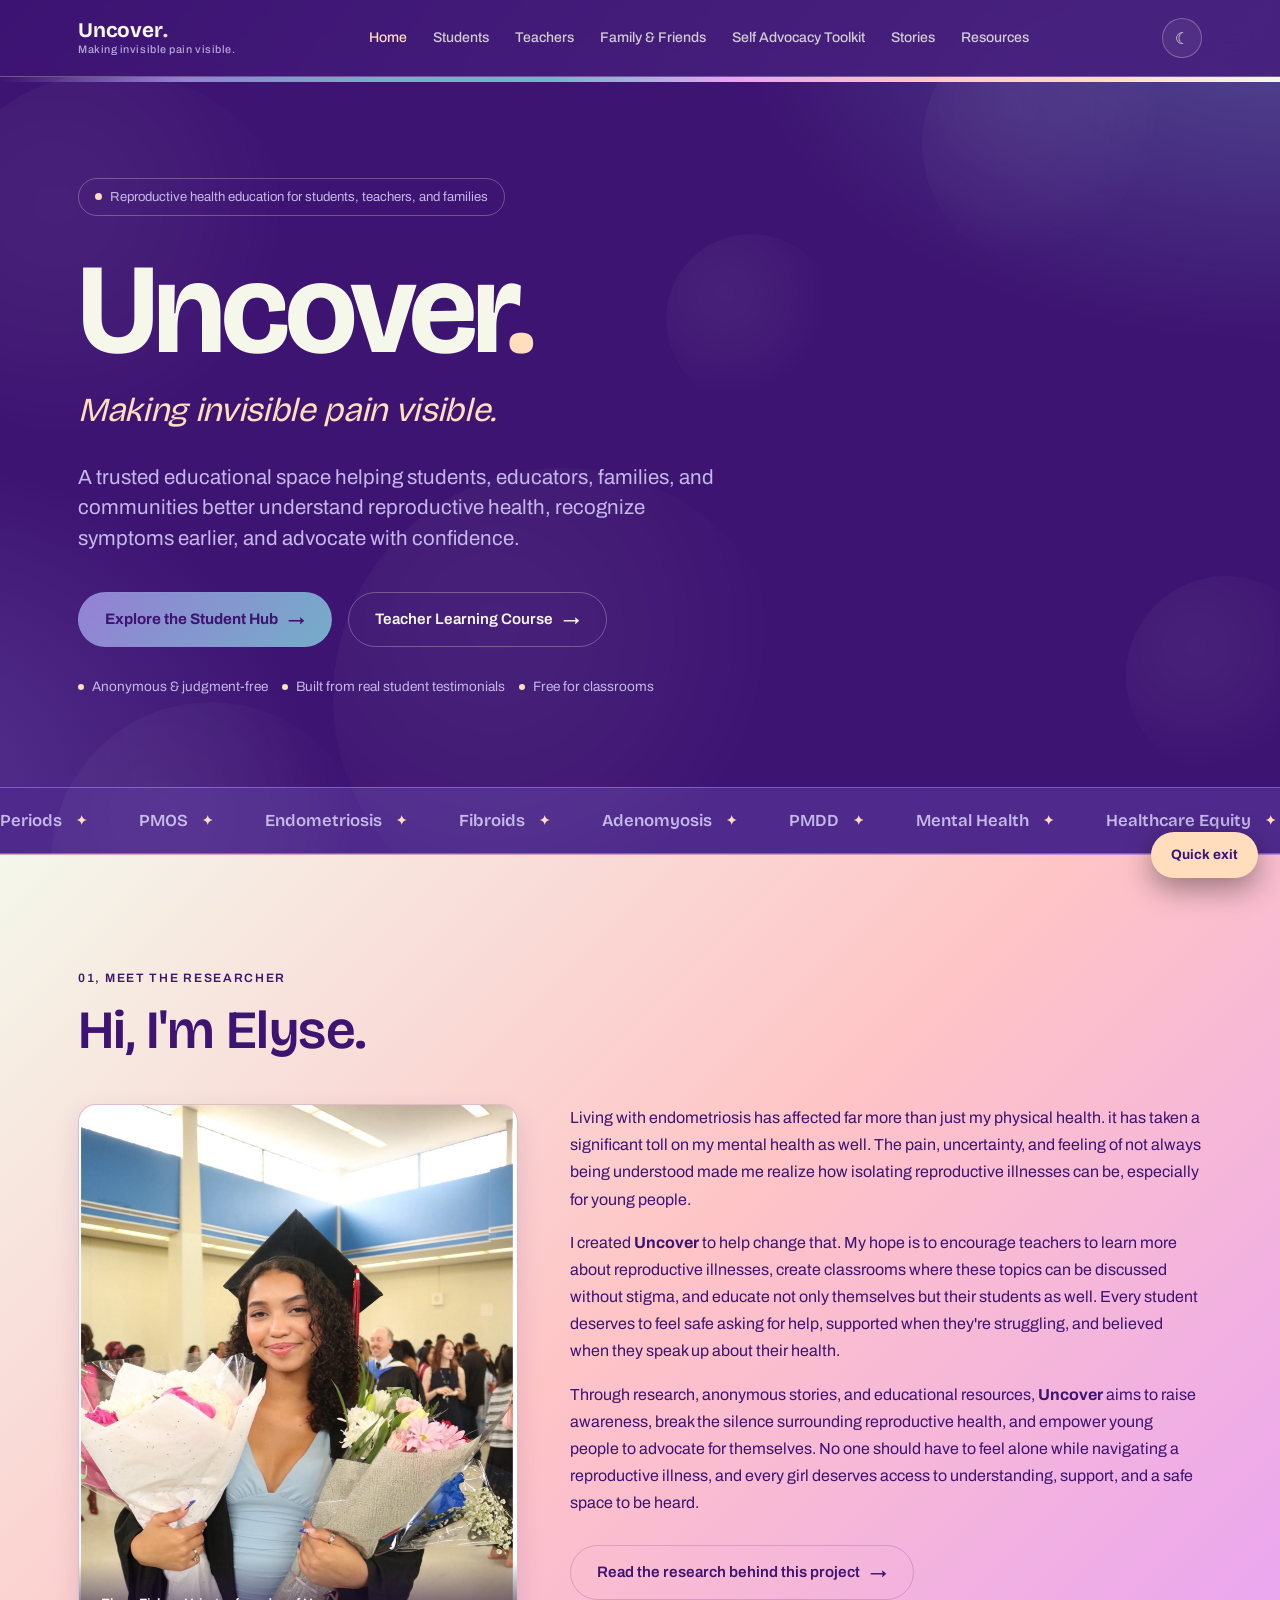
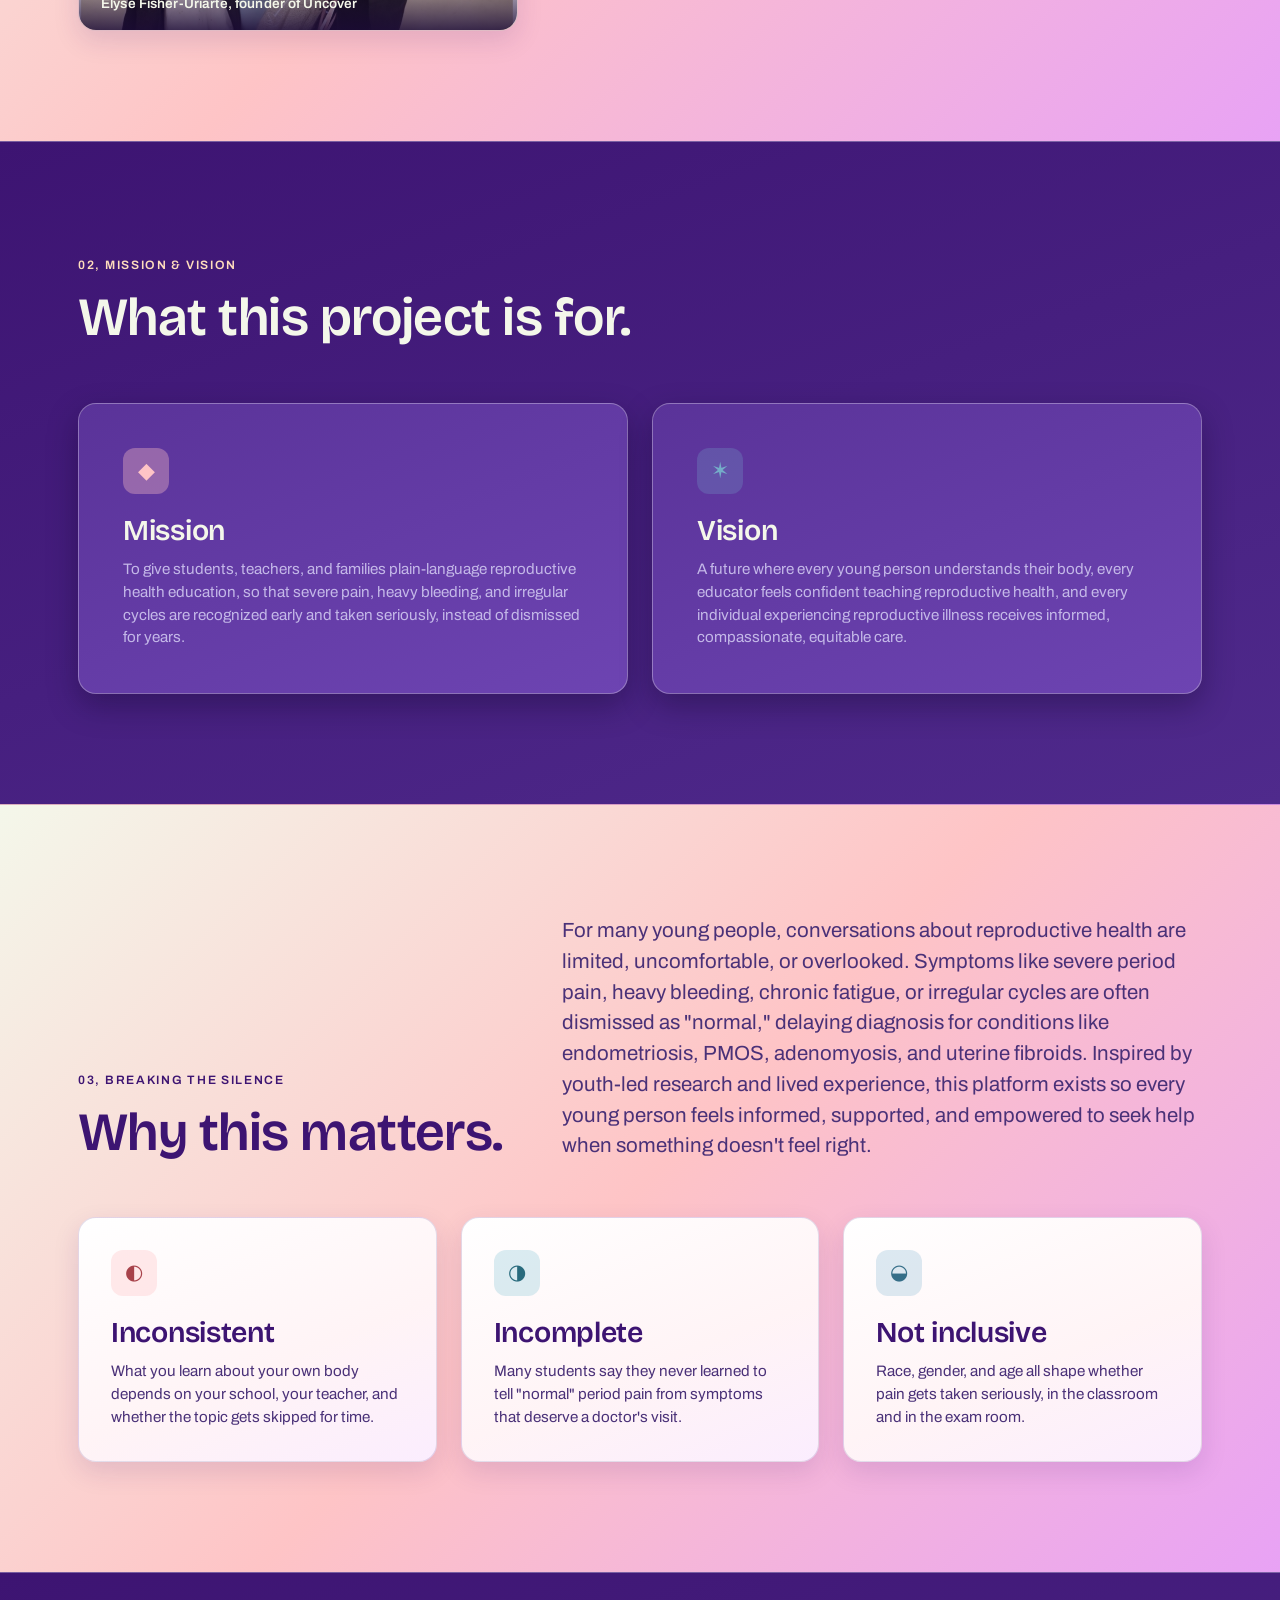
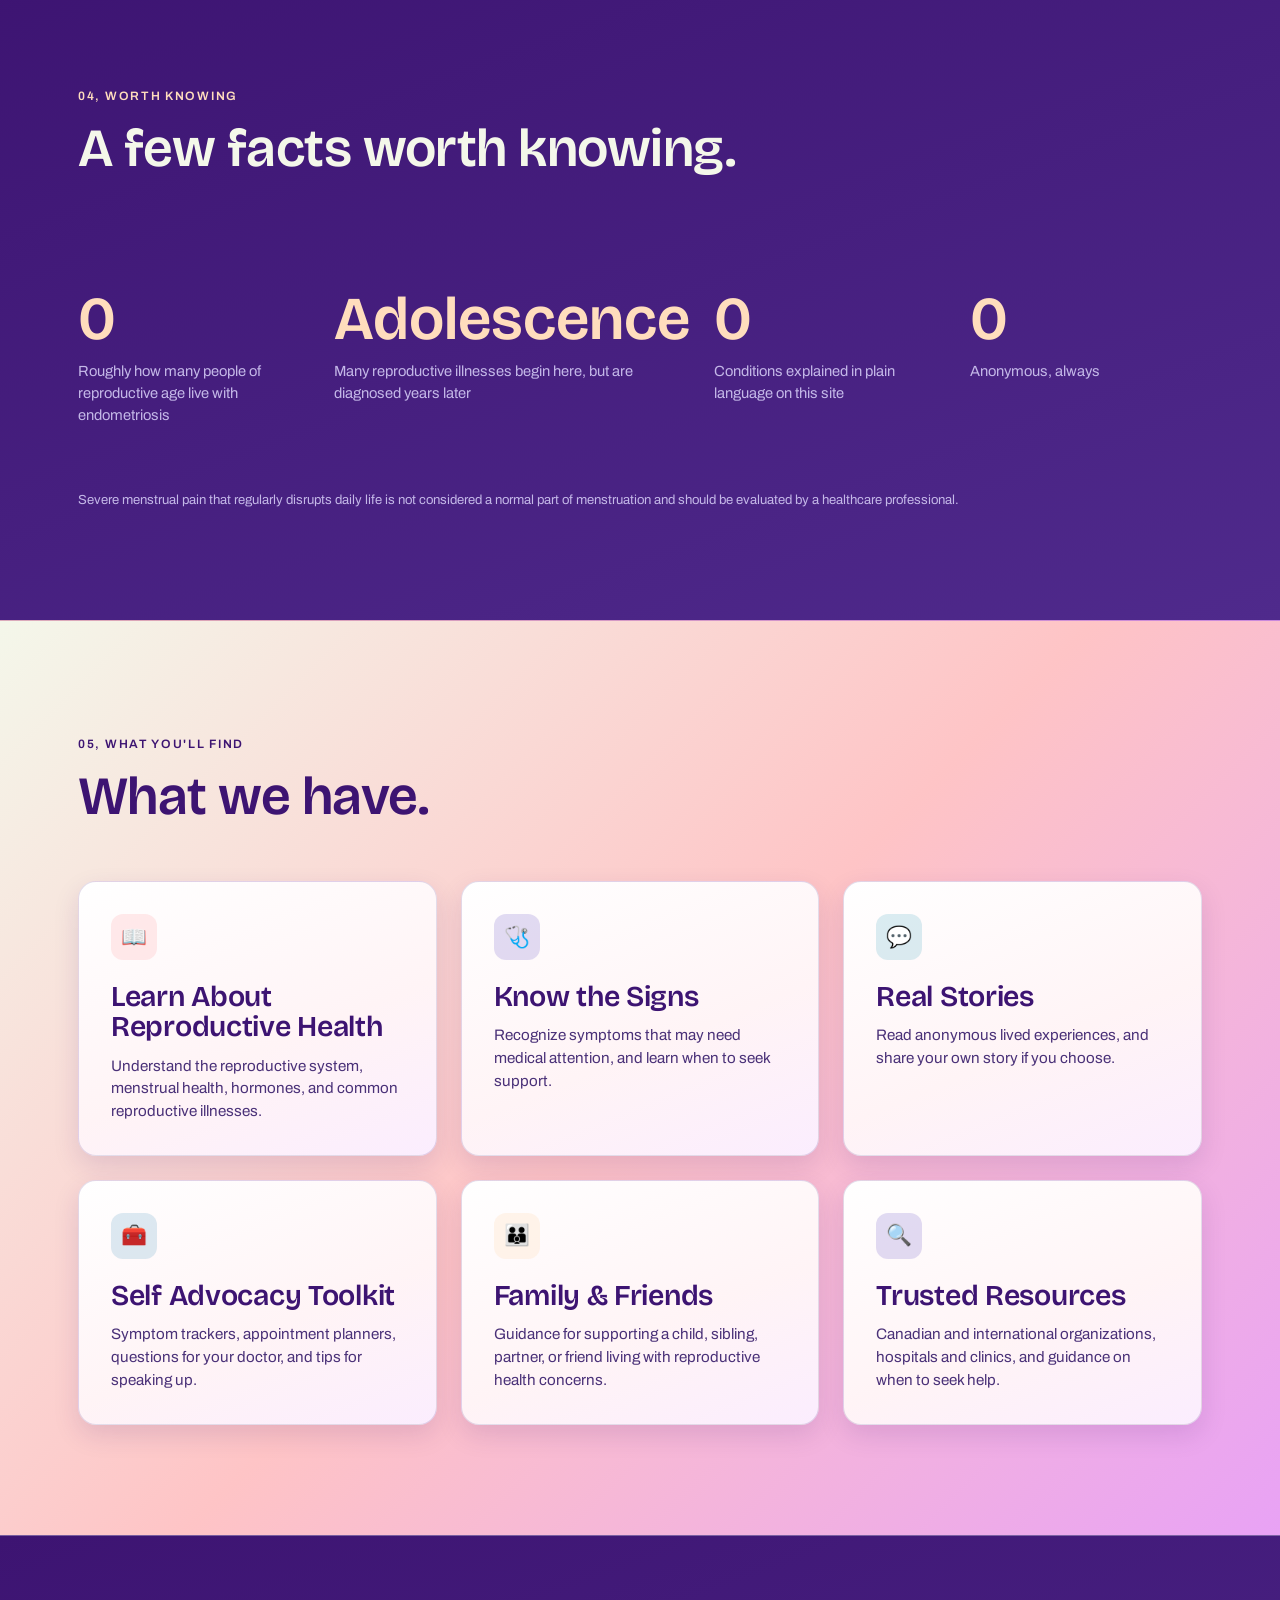
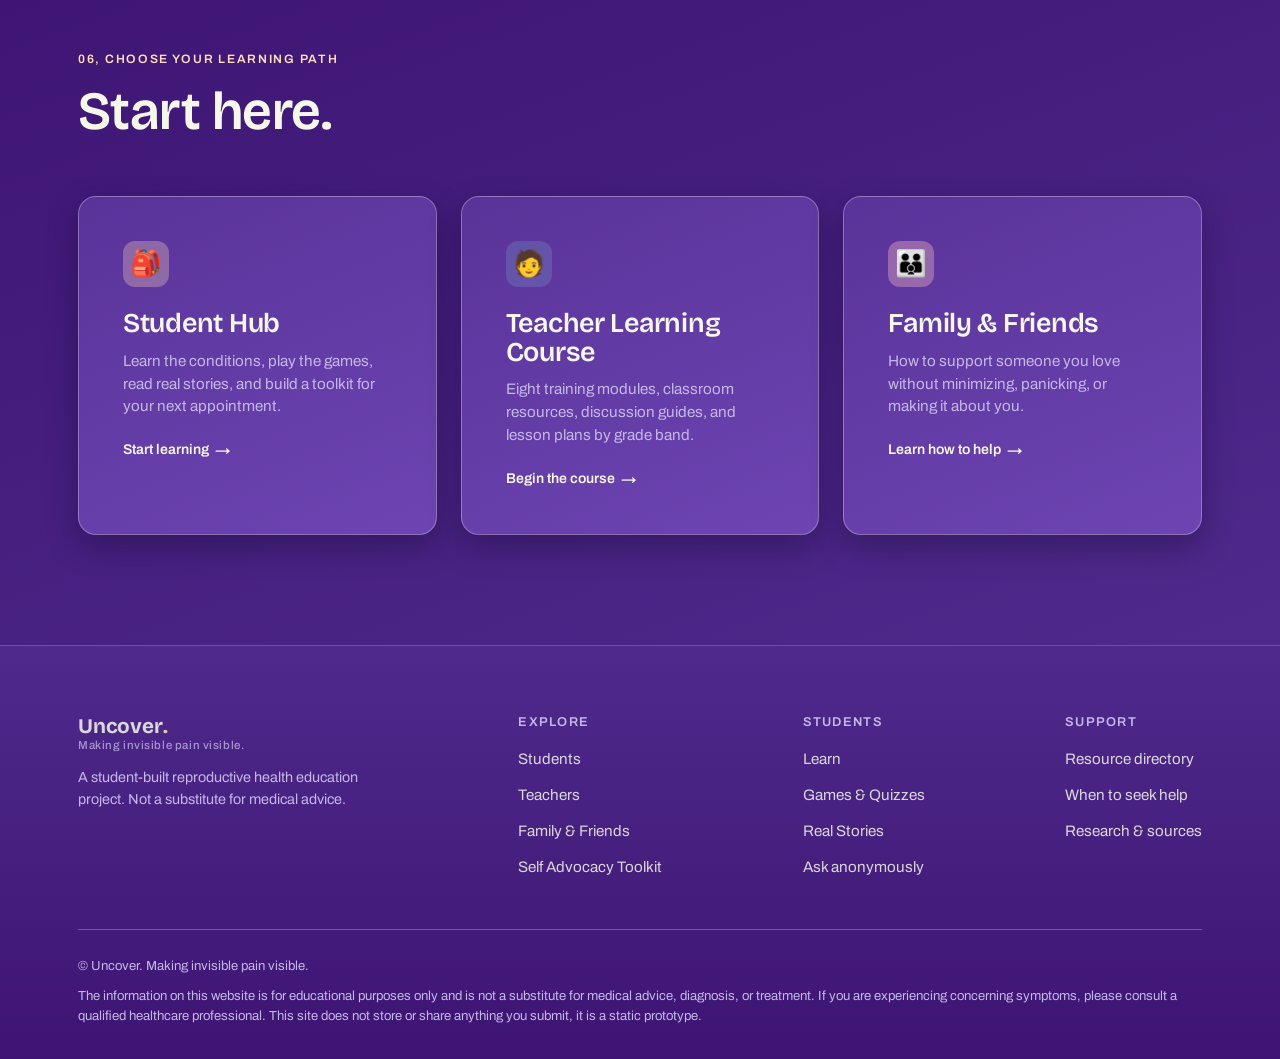
==== commit 1359614a: "Rebuild around the Uncover brand: new IA, anatomy games, dark mode Implements the two instruction do" ====
--- a/index.html
+++ b/index.html
@@ -3,40 +3,52 @@
 <head>
 <meta charset="UTF-8">
 <meta name="viewport" content="width=device-width, initial-scale=1.0">
-<title>Uncover, Reproductive Health Education for Students & Teachers</title>
-<meta name="description" content="A youth-centered reproductive health education platform, symptom guides, real stories, teacher training, and tools for students, educators, and families.">
+<title>Uncover, Making invisible pain visible</title>
+<meta name="description" content="A trusted educational space helping students, educators, families, and communities better understand reproductive health, recognize symptoms earlier, and advocate with confidence.">
 <link rel="stylesheet" href="css/style.css">
+<script>try{var t=localStorage.getItem('uncover_theme');if(t==='dark')document.documentElement.setAttribute('data-theme','dark');}catch(e){}</script>
 </head>
 <body>
 
+<div class="orbs" aria-hidden="true"><span></span><span></span><span></span><span></span><span></span><span></span></div>
+
 <nav class="nav">
   <div class="wrap">
-    <a href="index.html" class="logo">Uncover<span class="dot">.</span></a>
+    <a href="index.html" class="brand">
+      <span class="logo">Uncover<span class="dot">.</span></span>
+      <span class="brand-tagline">Making invisible pain visible.</span>
+    </a>
     <div class="nav-links">
       <a href="index.html" class="active">Home</a>
       <a href="students.html">Students</a>
       <a href="teachers.html">Teachers</a>
-      <a href="parents.html">Parents</a>
+      <a href="parents.html">Family &amp; Friends</a>
+      <a href="advocacy.html">Self Advocacy Toolkit</a>
       <a href="stories.html">Stories</a>
-      <a href="learn.html">Learn</a>
       <a href="resources.html">Resources</a>
     </div>
-    <button class="nav-toggle" aria-label="Toggle menu">☰</button>
+    <div class="nav-actions">
+      <button type="button" class="theme-toggle" data-theme-toggle aria-label="Switch to dark mode" aria-pressed="false"><span class="t-icon">&#9790;</span></button>
+      <button class="nav-toggle" aria-label="Toggle menu">&#9776;</button>
+    </div>
   </div>
 </nav>
 <div class="ombre-bar"></div>
 
 <header class="hero">
 <div class="wrap">
-  <div class="hero-tag"><span class="pip"></span> Understanding reproductive health starts here</div>
-  <h1>Your body isn't a<br>mystery. <em>Silence</em> made it feel that way.</h1>
-  <p class="lede">Education should empower, not leave questions unanswered. Learn about reproductive health, understand common reproductive illnesses, hear real stories, build confidence advocating for your health, and access trusted resources designed for students, educators, parents, and supporters.</p>
+  <div class="hero-tag"><span class="pip"></span> Reproductive health education for students, teachers, and families</div>
+  <div class="hero-brand">
+    <h1>Uncover<span class="dot">.</span></h1>
+    <p class="hero-tagline">Making invisible pain visible.</p>
+  </div>
+  <p class="lede">A trusted educational space helping students, educators, families, and communities better understand reproductive health, recognize symptoms earlier, and advocate with confidence.</p>
   <div class="cta-row">
-    <a href="students.html" class="btn btn-primary">Explore Student Hub <span class="btn-arrow">→</span></a>
-    <a href="teachers.html" class="btn btn-outline">Teacher Learning Course <span class="btn-arrow">→</span></a>
+    <a href="students.html" class="btn btn-primary">Explore the Student Hub <span class="btn-arrow">&rarr;</span></a>
+    <a href="teachers.html" class="btn btn-outline">Teacher Learning Course <span class="btn-arrow">&rarr;</span></a>
   </div>
   <div class="badge-list">
-    <span class="badge"><span class="dot"></span> Anonymous & judgment-free</span>
+    <span class="badge"><span class="dot"></span> Anonymous &amp; judgment-free</span>
     <span class="badge"><span class="dot"></span> Built from real student testimonials</span>
     <span class="badge"><span class="dot"></span> Free for classrooms</span>
   </div>
@@ -50,51 +62,79 @@
   </div>
 </div>
 
-<!-- MEET THE RESEARCHER -->
-<section class="section">
-  <div class="wrap two-col">
-    <div>
-      <span class="eyebrow">01, Meet the researcher</span>
-      <h2 style="margin-top:14px;">About Elyse.</h2>
-      <blockquote style="margin:22px 0 0; padding:20px 22px; border-left:3px solid var(--cta); font-family:var(--font-display); font-style:italic; font-size:1.15rem; line-height:1.5;">
-        "I was 11 when I got my period. I started having bad period cramps that were causing me to be unable to go on with everyday activities, school. I felt like something was wrong with me."
-        <footer style="margin-top:10px; font-family:var(--font-body); font-style:normal; font-size:0.85rem; color:var(--muted);">Elyse, age 17, endometriosis</footer>
-      </blockquote>
-      <p class="lede" style="margin-top:22px;">Hi, I'm Elyse Fisher-Uriarte. I created this website as part of a Youth Participatory Action Research (YPAR) project through the Toronto District School Board's Black Student Summer Leadership Program.</p>
-      <p style="margin-top:16px; color:var(--muted);">Living with endometriosis inspired me to explore why reproductive illnesses are often misunderstood, under-researched, and overlooked, especially among teenagers and racialized communities. Through research, anonymous testimonies, and educational resource development, I hope this platform helps young people feel seen, informed, and empowered to advocate for their health.</p>
-      <a href="research.html" class="btn btn-outline" style="margin-top:26px;">Read the research <span class="btn-arrow">→</span></a>
-    </div>
-    <div class="card">
-      <div class="icon tint-pink" style="font-size:1.4rem;">✦</div>
-      <h3>Vision</h3>
-      <p style="margin-top:12px;">A future where every young person understands their body, every educator feels confident teaching reproductive health, and every individual experiencing reproductive illness receives informed, compassionate, equitable care.</p>
-    </div>
-  </div>
-</section>
-
-<!-- WHY THIS EXISTS -->
-<section class="section light">
-  <div class="wrap">
-    <div class="section-head">
-      <div>
-        <span class="eyebrow">02, Breaking the silence</span>
-        <h2 style="margin-top:14px;">Why this website exists.</h2>
+<!-- 01, MEET THE RESEARCHER -->
+<section class="section light" id="researcher">
+  <div class="wrap">
+    <div class="section-head" style="margin-bottom:44px;">
+      <div>
+        <span class="eyebrow">01, Meet the researcher</span>
+        <h2 style="margin-top:14px;">Hi, I'm Elyse.</h2>
+      </div>
+    </div>
+    <div class="researcher">
+      <figure class="researcher-photo" style="margin:0;">
+        <img src="assets/elyse.jpg" alt="Elyse Fisher-Uriarte at her graduation, wearing a cap and gown and holding two bouquets of flowers." width="856" height="1300">
+        <figcaption>Elyse Fisher-Uriarte, founder of Uncover</figcaption>
+      </figure>
+      <div class="researcher-body">
+        <p>Living with endometriosis has affected far more than just my physical health. it has taken a significant toll on my mental health as well. The pain, uncertainty, and feeling of not always being understood made me realize how isolating reproductive illnesses can be, especially for young people.</p>
+        <p>I created <strong>Uncover</strong> to help change that. My hope is to encourage teachers to learn more about reproductive illnesses, create classrooms where these topics can be discussed without stigma, and educate not only themselves but their students as well. Every student deserves to feel safe asking for help, supported when they're struggling, and believed when they speak up about their health.</p>
+        <p>Through research, anonymous stories, and educational resources, <strong>Uncover</strong> aims to raise awareness, break the silence surrounding reproductive health, and empower young people to advocate for themselves. No one should have to feel alone while navigating a reproductive illness, and every girl deserves access to understanding, support, and a safe space to be heard.</p>
+        <div class="cta-row" style="margin-top:28px;">
+          <a href="research.html" class="btn btn-outline">Read the research behind this project <span class="btn-arrow">&rarr;</span></a>
+        </div>
+      </div>
+    </div>
+  </div>
+</section>
+
+<!-- 02, MISSION & VISION -->
+<section class="section" id="mission">
+  <div class="wrap">
+    <div class="section-head">
+      <div>
+        <span class="eyebrow">02, Mission &amp; vision</span>
+        <h2 style="margin-top:14px;">What this project is for.</h2>
+      </div>
+    </div>
+    <div class="grid grid-2">
+      <div class="card" style="padding:44px;">
+        <div class="icon tint-pink" style="font-size:1.4rem;">&#9670;</div>
+        <h3 style="font-size:1.8rem;">Mission</h3>
+        <p style="margin-top:12px;">To give students, teachers, and families plain-language reproductive health education, so that severe pain, heavy bleeding, and irregular cycles are recognized early and taken seriously, instead of dismissed for years.</p>
+      </div>
+      <div class="card" style="padding:44px;">
+        <div class="icon tint-sky" style="font-size:1.4rem;">&#10038;</div>
+        <h3 style="font-size:1.8rem;">Vision</h3>
+        <p style="margin-top:12px;">A future where every young person understands their body, every educator feels confident teaching reproductive health, and every individual experiencing reproductive illness receives informed, compassionate, equitable care.</p>
+      </div>
+    </div>
+  </div>
+</section>
+
+<!-- 03, BREAKING THE SILENCE -->
+<section class="section light" id="why">
+  <div class="wrap">
+    <div class="section-head">
+      <div>
+        <span class="eyebrow">03, Breaking the silence</span>
+        <h2 style="margin-top:14px;">Why this matters.</h2>
       </div>
       <p class="lede">For many young people, conversations about reproductive health are limited, uncomfortable, or overlooked. Symptoms like severe period pain, heavy bleeding, chronic fatigue, or irregular cycles are often dismissed as "normal," delaying diagnosis for conditions like endometriosis, PMOS, adenomyosis, and uterine fibroids. Inspired by youth-led research and lived experience, this platform exists so every young person feels informed, supported, and empowered to seek help when something doesn't feel right.</p>
     </div>
     <div class="grid grid-3">
       <div class="card">
-        <div class="icon tint-pink">◐</div>
+        <div class="icon tint-pink">&#9680;</div>
         <h3>Inconsistent</h3>
         <p>What you learn about your own body depends on your school, your teacher, and whether the topic gets skipped for time.</p>
       </div>
       <div class="card">
-        <div class="icon tint-orange">◑</div>
+        <div class="icon tint-orange">&#9681;</div>
         <h3>Incomplete</h3>
         <p>Many students say they never learned to tell "normal" period pain from symptoms that deserve a doctor's visit.</p>
       </div>
       <div class="card">
-        <div class="icon tint-sky">◒</div>
+        <div class="icon tint-sky">&#9682;</div>
         <h3>Not inclusive</h3>
         <p>Race, gender, and age all shape whether pain gets taken seriously, in the classroom and in the exam room.</p>
       </div>
@@ -102,12 +142,12 @@
   </div>
 </section>
 
-<!-- QUICK FACTS -->
-<section class="section">
-  <div class="wrap">
-    <div class="section-head">
-      <div>
-        <span class="eyebrow">03, Why it matters</span>
+<!-- 04, WORTH KNOWING -->
+<section class="section" id="stats">
+  <div class="wrap">
+    <div class="section-head">
+      <div>
+        <span class="eyebrow">04, Worth knowing</span>
         <h2 style="margin-top:14px;">A few facts worth knowing.</h2>
       </div>
     </div>
@@ -133,34 +173,8 @@
   </div>
 </section>
 
-<!-- CHOOSE YOUR PATH -->
-<section class="section light">
-  <div class="wrap">
-    <div class="section-head">
-      <div>
-        <span class="eyebrow">04, Choose your learning path</span>
-        <h2 style="margin-top:14px;">Start here.</h2>
-      </div>
-    </div>
-    <div class="grid grid-2">
-      <a href="students.html" class="card" style="padding:44px;">
-        <div class="icon tint-lime" style="font-size:1.6rem;">🎒</div>
-        <h3 style="font-size:1.8rem;">Student Hub</h3>
-        <p style="margin-top:12px;">Explore reproductive health through interactive lessons, quizzes, symptom guides, a pain tracker, and real stories.</p>
-        <span class="tag-link">Start learning <span class="btn-arrow">→</span></span>
-      </a>
-      <a href="teachers.html" class="card" style="padding:44px;">
-        <div class="icon tint-sky" style="font-size:1.6rem;">🧑‍🏫</div>
-        <h3 style="font-size:1.8rem;">Teacher Learning Course</h3>
-        <p style="margin-top:12px;">Build confidence teaching reproductive health with modules, classroom resources, discussion guides, and lesson plans.</p>
-        <span class="tag-link">Begin the course <span class="btn-arrow">→</span></span>
-      </a>
-    </div>
-  </div>
-</section>
-
-<!-- WHAT YOU'LL FIND -->
-<section class="section">
+<!-- 05, WHAT YOU'LL FIND -->
+<section class="section light" id="what">
   <div class="wrap">
     <div class="section-head">
       <div>
@@ -169,81 +183,68 @@
       </div>
     </div>
     <div class="grid grid-3">
-      <a href="students.html" class="card">
-        <div class="icon tint-pink">📖</div>
+      <a href="learn.html" class="card">
+        <div class="icon tint-pink">&#128214;</div>
         <h3>Learn About Reproductive Health</h3>
         <p>Understand the reproductive system, menstrual health, hormones, and common reproductive illnesses.</p>
       </a>
-      <a href="students.html#symptoms" class="card">
-        <div class="icon tint-purple">🩺</div>
+      <a href="learn.html#normal" class="card">
+        <div class="icon tint-purple">&#129658;</div>
         <h3>Know the Signs</h3>
         <p>Recognize symptoms that may need medical attention, and learn when to seek support.</p>
       </a>
       <a href="stories.html" class="card">
-        <div class="icon tint-orange">💬</div>
+        <div class="icon tint-orange">&#128172;</div>
         <h3>Real Stories</h3>
         <p>Read anonymous lived experiences, and share your own story if you choose.</p>
       </a>
       <a href="advocacy.html" class="card">
-        <div class="icon tint-sky">🧰</div>
-        <h3>Self-Advocacy Toolkit</h3>
+        <div class="icon tint-sky">&#129520;</div>
+        <h3>Self Advocacy Toolkit</h3>
         <p>Symptom trackers, appointment planners, questions for your doctor, and tips for speaking up.</p>
       </a>
       <a href="parents.html" class="card">
-        <div class="icon tint-lime">👪</div>
-        <h3>Parent &amp; Supporter Resources</h3>
+        <div class="icon tint-lime">&#128106;</div>
+        <h3>Family &amp; Friends</h3>
         <p>Guidance for supporting a child, sibling, partner, or friend living with reproductive health concerns.</p>
       </a>
-      <a href="research.html" class="card">
-        <div class="icon tint-purple">🔎</div>
-        <h3>Research &amp; Resources</h3>
-        <p>The research, findings, and sources behind this project, plus trusted organizations and downloads.</p>
-      </a>
-    </div>
-  </div>
-</section>
-
-<!-- STORIES -->
-<section class="section light">
-  <div class="wrap">
-    <div class="section-head">
-      <div>
-        <span class="eyebrow">06, In their words</span>
-        <h2 style="margin-top:14px;">Stories we've collected.</h2>
-      </div>
-      <a href="stories.html" class="btn btn-outline">Read all stories <span class="btn-arrow">→</span></a>
+      <a href="resources.html" class="card">
+        <div class="icon tint-purple">&#128269;</div>
+        <h3>Trusted Resources</h3>
+        <p>Canadian and international organizations, hospitals and clinics, and guidance on when to seek help.</p>
+      </a>
+    </div>
+  </div>
+</section>
+
+<!-- 06, CHOOSE YOUR LEARNING PATH -->
+<section class="section" id="start">
+  <div class="wrap">
+    <div class="section-head">
+      <div>
+        <span class="eyebrow">06, Choose your learning path</span>
+        <h2 style="margin-top:14px;">Start here.</h2>
+      </div>
     </div>
     <div class="grid grid-3">
-      <div class="card">
-        <p style="font-family:var(--font-display); font-size:1.15rem; font-style:italic; line-height:1.4;">"I was told it was 'just cramps' for four years before anyone mentioned endometriosis could be why I was missing school."</p>
-        <p class="tag-link" style="color:var(--muted); margin-top:20px;">Anonymous, age 17</p>
-      </div>
-      <div class="card">
-        <p style="font-family:var(--font-display); font-size:1.15rem; font-style:italic; line-height:1.4;">"No one taught us the difference between a normal period and one that needed a doctor. I didn't know I could even ask."</p>
-        <p class="tag-link" style="color:var(--muted); margin-top:20px;">Anonymous, age 15</p>
-      </div>
-      <div class="card">
-        <p style="font-family:var(--font-display); font-size:1.15rem; font-style:italic; line-height:1.4;">"Having a teacher who actually knew about PMOS changed how comfortable I felt asking questions in class."</p>
-        <p class="tag-link" style="color:var(--muted); margin-top:20px;">Anonymous, age 16</p>
-      </div>
-    </div>
-  </div>
-</section>
-
-
-
-<!-- CTA -->
-<section class="section light">
-  <div class="wrap">
-    <div class="banner">
-      <div>
-        <span class="eyebrow" style="color:rgba(255,255,255,0.85);">07, You deserve to be heard</span>
-        <h2 style="margin-top:14px; color:#fff;">Together, we can build a future where reproductive health is understood, not ignored.</h2>
-      </div>
-      <div class="cta-row">
-        <a href="students.html" class="btn btn-dark">Student Hub <span class="btn-arrow">→</span></a>
-        <a href="stories.html" class="btn btn-dark">Real Stories <span class="btn-arrow">→</span></a>
-      </div>
+      <a href="students.html" class="card" style="padding:44px;">
+        <div class="icon tint-lime" style="font-size:1.6rem;">&#127890;</div>
+        <h3 style="font-size:1.7rem;">Student Hub</h3>
+        <p style="margin-top:12px;">Learn the conditions, play the games, read real stories, and build a toolkit for your next appointment.</p>
+        <span class="tag-link">Start learning <span class="btn-arrow">&rarr;</span></span>
+      </a>
+      <a href="teachers.html" class="card" style="padding:44px;">
+        <div class="icon tint-sky" style="font-size:1.6rem;">&#129489;</div>
+        <h3 style="font-size:1.7rem;">Teacher Learning Course</h3>
+        <p style="margin-top:12px;">Eight training modules, classroom resources, discussion guides, and lesson plans by grade band.</p>
+        <span class="tag-link">Begin the course <span class="btn-arrow">&rarr;</span></span>
+      </a>
+      <a href="parents.html" class="card" style="padding:44px;">
+        <div class="icon tint-pink" style="font-size:1.6rem;">&#128106;</div>
+        <h3 style="font-size:1.7rem;">Family &amp; Friends</h3>
+        <p style="margin-top:12px;">How to support someone you love without minimizing, panicking, or making it about you.</p>
+        <span class="tag-link">Learn how to help <span class="btn-arrow">&rarr;</span></span>
+      </a>
     </div>
   </div>
 </section>
@@ -251,26 +252,29 @@
 <footer>
   <div class="wrap">
     <div class="foot-top">
-      <div class="foot-col" style="max-width:280px;">
-        <a href="index.html" class="logo">Uncover<span class="dot">.</span></a>
+      <div class="foot-col" style="max-width:300px;">
+        <a href="index.html" class="brand">
+          <span class="logo">Uncover<span class="dot">.</span></span>
+          <span class="brand-tagline">Making invisible pain visible.</span>
+        </a>
         <p class="muted" style="margin-top:16px; font-size:0.9rem;">A student-built reproductive health education project. Not a substitute for medical advice.</p>
       </div>
       <div class="foot-col">
-        <h4>Learn</h4>
+        <h4>Explore</h4>
         <ul>
-          <li><a href="students.html">Student Hub</a></li>
-          <li><a href="teachers.html">Teacher Hub</a></li>
-          <li><a href="learn.html">Interactive Tools</a></li>
-          <li><a href="advocacy.html">Self-Advocacy</a></li>
+          <li><a href="students.html">Students</a></li>
+          <li><a href="teachers.html">Teachers</a></li>
+          <li><a href="parents.html">Family &amp; Friends</a></li>
+          <li><a href="advocacy.html">Self Advocacy Toolkit</a></li>
         </ul>
       </div>
       <div class="foot-col">
-        <h4>Community</h4>
+        <h4>Students</h4>
         <ul>
-          <li><a href="stories.html">Stories</a></li>
-          <li><a href="stories.html#share">Share your story</a></li>
-          <li><a href="students.html#ask">Ask a question</a></li>
-          <li><a href="parents.html">Parent & Supporters</a></li>
+          <li><a href="learn.html">Learn</a></li>
+          <li><a href="games.html">Games &amp; Quizzes</a></li>
+          <li><a href="stories.html">Real Stories</a></li>
+          <li><a href="learn.html#ask">Ask anonymously</a></li>
         </ul>
       </div>
       <div class="foot-col">
@@ -278,13 +282,13 @@
         <ul>
           <li><a href="resources.html">Resource directory</a></li>
           <li><a href="resources.html#help">When to seek help</a></li>
-          <li><a href="research.html">Research & about</a></li>
+          <li><a href="research.html">Research &amp; sources</a></li>
         </ul>
       </div>
     </div>
     <div class="foot-bottom" style="flex-direction:column; align-items:flex-start; gap:10px;">
-      <span>© <span data-year></span> Uncover. Built for a healthier, more honest health class.</span>
-      <span>The information on this website is for educational purposes only and is not a substitute for medical advice, diagnosis, or treatment. If you are experiencing concerning symptoms, please consult a qualified healthcare professional. This site does not store or share anything you submit, it's a static prototype.</span>
+      <span>&copy; <span data-year></span> Uncover. Making invisible pain visible.</span>
+      <span>The information on this website is for educational purposes only and is not a substitute for medical advice, diagnosis, or treatment. If you are experiencing concerning symptoms, please consult a qualified healthcare professional. This site does not store or share anything you submit, it is a static prototype.</span>
     </div>
   </div>
 </footer>
@@ -292,6 +296,7 @@
 <a href="#" class="exit-btn" data-quick-exit>Quick exit</a>
 
 <script src="js/main.js"></script>
+<script src="js/theme.js"></script>
 <script src="js/motion.js"></script>
 </body>
 </html>
--- a/css/style.css
+++ b/css/style.css
@@ -55,6 +55,20 @@
   --container:     1180px;
   --radius:        18px;
   --radius-sm:     10px;
+
+  /* ---- card surfaces ----
+     Cards must never sit at the same value as the panel behind them. On dark
+     sections they lift several steps toward Periwinkle; on light sections they
+     drop to near-white so the pastel Wellness gradient reads as the backdrop,
+     not as the card. Shadows + borders carry the rest of the separation. */
+  --surface:                 linear-gradient(158deg, #5A3399, #6D44B2);
+  --surface-line:            rgba(244,247,234,0.30);
+  --shadow-card:             0 12px 30px rgba(16,6,38,0.34);
+  --shadow-card-hover:       0 22px 46px rgba(16,6,38,0.44);
+  --surface-light:           linear-gradient(158deg, #FFFFFF, #FFF4F6 58%, #FBEDFE);
+  --surface-line-light:      rgba(61,20,114,0.14);
+  --shadow-card-light:       0 10px 26px rgba(61,20,114,0.13);
+  --shadow-card-light-hover: 0 20px 40px rgba(61,20,114,0.20);
 }
 
 *,*::before,*::after{ box-sizing:border-box; }
@@ -162,7 +176,7 @@
   letter-spacing:-0.01em;
   display:flex;
   align-items:center;
-  gap:8px;
+  gap:0;
 }
 .logo .dot{ color:var(--lime); }
 .nav-links{
@@ -200,12 +214,13 @@
   white-space:nowrap;
 }
 .btn:hover{ transform:translateY(-2px); }
-.btn-primary{ background:var(--grad-btn); color:var(--ink); font-weight:700; }
+/* pinned to Indigo (not --ink) so it stays readable when dark mode flips --ink to ivory */
+.btn-primary{ background:var(--grad-btn); color:var(--cta-ink); font-weight:700; }
 .btn-primary:hover{ background:var(--grad-btn-hover); }
 .btn-outline{ border-color:var(--line); color:var(--white); }
 .section.light .btn-outline{ border-color:var(--line-dark); color:var(--ink); }
 .btn-outline:hover{ border-color:var(--primary); }
-.btn-dark{ background:var(--ink); color:var(--white); font-weight:700; }
+.btn-dark{ background:var(--bg); color:var(--white); font-weight:700; }
 .btn-cta{ background:linear-gradient(135deg, var(--cta), #FFC98A); color:var(--cta-ink); }
 .btn-cta:hover{ background:linear-gradient(135deg, #FFC98A, var(--cta)); }
 .btn-arrow{ font-size:1.1em; transition:transform .2s; }
@@ -248,20 +263,22 @@
 .grid-4{ grid-template-columns:repeat(4,1fr); }
 
 .card{
-  background:linear-gradient(160deg, var(--bg-soft), var(--bg-softer));
+  background:var(--surface);
   color:var(--white);
-  border:1px solid var(--line);
+  border:1px solid var(--surface-line);
   border-radius:var(--radius);
   padding:32px;
-  transition:border-color .2s, transform .2s;
-}
-.card:hover{ border-color:var(--cta); transform:translateY(-4px); }
+  box-shadow:var(--shadow-card);
+  transition:border-color .2s, transform .2s, box-shadow .2s, background-color .4s, color .4s;
+}
+.card:hover{ border-color:var(--cta); transform:translateY(-4px); box-shadow:var(--shadow-card-hover); }
 .section.light .card{
-  background:linear-gradient(45deg, var(--canvas), var(--paper) 60%, var(--feature));
+  background:var(--surface-light);
   color:var(--ink);
-  border-color:var(--line-dark);
-}
-.section.light .card:hover{ border-color:var(--primary); }
+  border-color:var(--surface-line-light);
+  box-shadow:var(--shadow-card-light);
+}
+.section.light .card:hover{ border-color:var(--primary); box-shadow:var(--shadow-card-light-hover); }
 
 .card .icon{
   width:46px; height:46px;
@@ -440,8 +457,13 @@
   color:var(--ink);
   border-radius:var(--radius);
   padding:40px;
-  max-width:480px;
+  max-width:560px;
   width:100%;
+  max-height:calc(100vh - 48px);
+  max-height:calc(100dvh - 48px);
+  overflow-y:auto;
+  -webkit-overflow-scrolling:touch;
+  overscroll-behavior:contain;
   position:relative;
   transform:translateY(16px) scale(0.98);
   transition:transform .25s ease;
@@ -904,3 +926,575 @@
   .section-head{ margin-bottom:36px; }
   .exit-btn{ right:14px; bottom:14px; padding:11px 16px; font-size:0.78rem; }
 }
+
+
+/* =========================================================
+   DARK / LIGHT MODE
+   Light is the designed default (the alternating dark/pastel
+   rhythm the site was built around). Dark mode pulls the light
+   sections down into the Indigo range so the whole page reads
+   dark, without touching the accent hues.
+   ========================================================= */
+[data-theme="dark"]{
+  --canvas:       #22103F;
+  --paper:        #34195E;
+  --paper-dim:    #3E2170;
+  --purple-soft:  #3A1C66;
+  --ink:          #F4F7EA;
+  --ink-soft:     #CFC3EE;
+  --line-dark:    rgba(244,247,234,0.16);
+  --grad-wellness-soft: linear-gradient(160deg, #1C0B37, #291350 55%, #34195E);
+  --grad-feature:       linear-gradient(135deg, #381B63, #482277, #582A84);
+  --surface-light:           linear-gradient(158deg, #351A60, #43227A);
+  --surface-line-light:      rgba(244,247,234,0.24);
+  --shadow-card-light:       0 12px 30px rgba(10,4,26,0.42);
+  --shadow-card-light-hover: 0 22px 46px rgba(10,4,26,0.52);
+}
+/* the light-section icon glyphs were darkened for a near-white card;
+   on a dark card they need their original luminous hues back */
+[data-theme="dark"] .section.light .tint-lime{ color:var(--cta); }
+[data-theme="dark"] .section.light .tint-pink{ color:var(--pink); }
+[data-theme="dark"] .section.light .tint-orange{ color:var(--orange); }
+[data-theme="dark"] .section.light .tint-sky{ color:var(--sky); }
+[data-theme="dark"] .section.light .tint-purple{ color:var(--purple); }
+[data-theme="dark"] .section.light .field input,
+[data-theme="dark"] .section.light .field textarea,
+[data-theme="dark"] .section.light .field select{
+  background:#2A1350; color:var(--ink); border-color:var(--line-dark);
+}
+[data-theme="dark"] .banner.lime{ color:var(--white); }
+[data-theme="dark"] .banner.lime .eyebrow{ color:var(--cta); }
+[data-theme="dark"] .mod-part.spotlight .mod-part-label{ color:var(--cta); }
+[data-theme="dark"] .mod-part-label,
+[data-theme="dark"] .mod-head .mod-eyebrow,
+[data-theme="dark"] .mod-answer,
+[data-theme="dark"] .module-card .module-open{ color:#C9B6F5; }
+
+/* colour/border crossfade (0.4s). Gradients can't interpolate in CSS, so the
+   full-page crossfade is handled by the View Transition in theme.js where the
+   browser supports it; these transitions cover everything else. */
+body, .nav, footer, .marquee, .section, .card, .quiz-card, .banner,
+.pill, .modal-box, .check-row, .accordion-item, .poll-bar-track,
+.field input, .field textarea, .field select{
+  transition:background-color .4s ease, color .4s ease, border-color .4s ease, box-shadow .4s ease;
+}
+::view-transition-old(root),
+::view-transition-new(root){ animation-duration:.42s; }
+
+/* ---------- brand lockup: Uncover + tagline ---------- */
+.brand{ display:inline-flex; flex-direction:column; gap:2px; line-height:1; }
+.brand .logo{ display:flex; }
+.brand-tagline{
+  font-family:var(--font-body);
+  font-size:0.68rem;
+  font-weight:500;
+  letter-spacing:0.05em;
+  color:var(--muted);
+  opacity:0.9;
+}
+footer .brand-tagline{ font-size:0.72rem; }
+
+/* ---------- theme toggle ---------- */
+.nav-actions{ display:flex; align-items:center; gap:10px; }
+.theme-toggle{
+  width:40px; height:40px;
+  border-radius:50%;
+  border:1px solid var(--line);
+  background:rgba(244,247,234,0.06);
+  color:var(--white);
+  display:flex; align-items:center; justify-content:center;
+  font-size:1rem;
+  padding:0;
+  -webkit-appearance:none; appearance:none;
+  touch-action:manipulation;
+  transition:border-color .2s, background .2s, transform .2s;
+}
+.theme-toggle:hover{ border-color:var(--cta); background:rgba(255,221,189,0.12); }
+.theme-toggle:focus-visible{ outline:2px solid var(--cta); outline-offset:2px; }
+.theme-toggle .t-icon{
+  display:block;
+  transition:transform .45s cubic-bezier(.16,1,.3,1), opacity .3s ease;
+}
+.theme-toggle.spin .t-icon{ transform:rotate(180deg) scale(0.82); opacity:0.55; }
+
+/* ---------- floating background shapes ---------- */
+.orbs{
+  position:fixed; inset:0;
+  z-index:1;
+  pointer-events:none;
+  overflow:hidden;
+  contain:strict;
+}
+.orbs span{
+  position:absolute;
+  border-radius:50%;
+  opacity:0.055;
+  background:radial-gradient(circle at 35% 35%, #FFFFFF, rgba(255,255,255,0.55) 42%, rgba(255,255,255,0) 71%);
+  will-change:transform;
+  animation:drift 68s ease-in-out infinite alternate;
+}
+[data-theme="dark"] .orbs span{ opacity:0.075; }
+.orbs span:nth-child(1){ width:380px; height:380px; left:-6%;  top:8%;   animation-duration:74s; }
+.orbs span:nth-child(2){ width:250px; height:250px; left:72%;  top:2%;   animation-duration:59s; animation-delay:-12s; }
+.orbs span:nth-child(3){ width:460px; height:460px; left:26%;  top:52%;  animation-duration:88s; animation-delay:-30s; }
+.orbs span:nth-child(4){ width:200px; height:200px; left:88%;  top:64%;  animation-duration:63s; animation-delay:-6s; }
+.orbs span:nth-child(5){ width:320px; height:320px; left:4%;   top:78%;  animation-duration:81s; animation-delay:-44s; }
+.orbs span:nth-child(6){ width:170px; height:170px; left:52%;  top:26%;  animation-duration:56s; animation-delay:-20s; }
+@keyframes drift{
+  from{ transform:translate3d(0,0,0) scale(1); }
+  to  { transform:translate3d(3vw,-4vh,0) scale(1.14); }
+}
+@media (prefers-reduced-motion: reduce){
+  .orbs span{ animation:none; }
+}
+
+/* ---------- homepage hero: brand-led ---------- */
+.hero-brand{ margin-top:6px; }
+.hero-brand h1{
+  font-size:clamp(3.6rem, 11vw, 8rem);
+  font-weight:700;
+  letter-spacing:-0.03em;
+  line-height:0.95;
+}
+.hero-brand h1 .dot{ color:var(--cta); }
+.hero-tagline{
+  font-family:var(--font-display);
+  font-style:italic;
+  font-size:clamp(1.3rem, 3.2vw, 2.1rem);
+  font-weight:400;
+  color:var(--cta);
+  margin-top:14px;
+  letter-spacing:-0.01em;
+}
+
+/* ---------- meet the researcher ---------- */
+.researcher{
+  display:grid;
+  grid-template-columns:minmax(0,0.82fr) minmax(0,1.18fr);
+  gap:52px;
+  align-items:start;
+}
+.researcher-photo{
+  position:relative;
+  border-radius:var(--radius);
+  overflow:hidden;
+  border:1px solid var(--surface-line-light);
+  box-shadow:var(--shadow-card-light);
+  background:var(--paper-dim);
+  aspect-ratio:5/6;
+}
+.researcher-photo img{
+  width:100%; height:100%;
+  object-fit:cover;
+  object-position:center 22%;
+}
+.researcher-photo figcaption{
+  position:absolute; left:0; right:0; bottom:0;
+  padding:34px 22px 16px;
+  background:linear-gradient(to top, rgba(28,11,55,0.86), rgba(28,11,55,0));
+  color:#F4F7EA;
+  font-size:0.85rem;
+  font-weight:600;
+  letter-spacing:0.01em;
+}
+.researcher-body p{ line-height:1.7; }
+.researcher-body p + p{ margin-top:16px; }
+.researcher-body strong{ font-weight:700; }
+
+/* ---------- student dashboard: four large cards ---------- */
+.dash-grid{ display:grid; grid-template-columns:repeat(2,1fr); gap:26px; }
+.dash-card{
+  position:relative;
+  display:flex; flex-direction:column;
+  padding:38px 38px 32px;
+}
+.dash-card .dash-num{
+  font-family:var(--font-display);
+  font-size:0.82rem; font-weight:700;
+  letter-spacing:0.12em; text-transform:uppercase;
+  color:var(--primary-dark);
+  margin-bottom:14px;
+}
+[data-theme="dark"] .dash-card .dash-num{ color:#C9B6F5; }
+.dash-card h3{ font-size:clamp(1.5rem,2.6vw,2rem); }
+.dash-card > p{ margin-bottom:22px; }
+.dash-list{ display:flex; flex-direction:column; gap:2px; margin-top:auto; }
+.dash-list li a,
+.dash-list li span{
+  display:flex; align-items:baseline; gap:10px;
+  padding:9px 0;
+  font-size:0.92rem;
+  border-top:1px solid var(--surface-line-light);
+  color:var(--ink);
+}
+.dash-list li:first-child a,
+.dash-list li:first-child span{ border-top:0; }
+.dash-list em{
+  font-style:normal; font-weight:700; font-size:0.76rem;
+  color:var(--primary-dark); min-width:20px;
+}
+[data-theme="dark"] .dash-list em{ color:#C9B6F5; }
+.dash-list li a:hover{ color:var(--primary-dark); }
+[data-theme="dark"] .dash-list li a:hover{ color:var(--cta); }
+.dash-card .btn{ margin-top:24px; align-self:flex-start; }
+
+/* ---------- printable infographic ---------- */
+.infographic{
+  border-radius:22px;
+  padding:44px;
+  background:var(--grad-wellness-soft);
+  border:1px solid var(--surface-line-light);
+  box-shadow:var(--shadow-card-light);
+  color:var(--ink);
+}
+.info-head .eyebrow{ color:var(--ink-soft); }
+.infographic h3{
+  font-size:clamp(1.9rem,4vw,3rem);
+  font-weight:700;
+  margin:10px 0 14px;
+  letter-spacing:-0.02em;
+}
+.infographic .info-lede{ color:var(--ink-soft); max-width:660px; line-height:1.6; }
+.info-cols{
+  display:grid; grid-template-columns:1fr 1fr; gap:24px;
+  margin-top:34px;
+}
+.info-panel{
+  border-radius:var(--radius);
+  padding:30px;
+}
+.info-panel.common{
+  background:var(--surface-light);
+  border:1px solid var(--surface-line-light);
+  color:var(--ink);
+}
+.info-panel.flag{
+  background:linear-gradient(160deg, #3A1B69, #2E1354);
+  border:1px solid rgba(244,247,234,0.18);
+  color:var(--white);
+}
+.info-badge{
+  display:inline-block;
+  padding:7px 15px; border-radius:999px;
+  font-size:0.72rem; font-weight:700;
+  letter-spacing:0.1em; text-transform:uppercase;
+}
+.info-panel.common .info-badge{ background:var(--bg); color:var(--white); }
+.info-panel.flag .info-badge{ background:var(--cta); color:var(--cta-ink); }
+.info-panel h4{ font-size:1.35rem; margin:18px 0 6px; }
+.info-panel ul{ margin-top:8px; }
+.info-panel li{
+  display:flex; gap:12px; align-items:flex-start;
+  padding:13px 0;
+  font-size:0.95rem; line-height:1.5;
+}
+.info-panel li + li{ border-top:1px solid var(--surface-line-light); }
+.info-panel.flag li + li{ border-top:1px solid rgba(244,247,234,0.14); }
+.info-panel.common li{ color:var(--ink-soft); }
+.info-panel.flag li{ color:rgba(244,247,234,0.92); }
+.info-panel .mark{ flex:none; margin-top:1px; font-weight:700; }
+.info-panel.common .mark{ color:var(--primary-dark); }
+.info-panel.flag .mark{
+  width:20px; height:20px; border-radius:50%;
+  background:var(--cta); color:var(--cta-ink);
+  display:flex; align-items:center; justify-content:center;
+  font-size:0.75rem;
+}
+.info-foot{
+  margin-top:26px; padding:20px 24px;
+  border-radius:var(--radius-sm);
+  background:var(--surface-light);
+  border:1px solid var(--surface-line-light);
+  color:var(--ink-soft);
+  font-size:0.92rem; line-height:1.6;
+}
+.info-foot strong{ color:var(--ink); }
+.info-meta{
+  display:flex; justify-content:space-between; align-items:center;
+  flex-wrap:wrap; gap:12px;
+  margin-top:26px;
+  font-size:0.82rem; color:var(--ink-soft);
+}
+.info-meta .logo{ font-size:1.05rem; color:var(--ink); }
+
+/* ---------- anatomy: shared figure ---------- */
+.anatomy{
+  display:grid;
+  grid-template-columns:minmax(0,1.15fr) minmax(0,0.85fr);
+  gap:34px;
+  align-items:start;
+}
+.anatomy-figure{
+  position:relative;
+  border-radius:var(--radius);
+  overflow:hidden;
+  background:#FFFFFF;
+  border:1px solid var(--surface-line-light);
+  box-shadow:var(--shadow-card-light);
+}
+.anatomy-figure img{ width:100%; height:auto; }
+
+/* clickable hotspots (Learn: Explore the body) */
+.hotspot{
+  position:absolute;
+  width:8.4%; aspect-ratio:1;
+  transform:translate(-50%,-50%);
+  border-radius:50%;
+  border:2px solid #6B2FA8;
+  background:rgba(149,128,212,0.30);
+  color:#3D1472;
+  font-family:var(--font-body);
+  font-size:0.8rem; font-weight:700;
+  display:flex; align-items:center; justify-content:center;
+  cursor:pointer;
+  -webkit-appearance:none; appearance:none;
+  touch-action:manipulation;
+  transition:transform .2s ease, background .2s, box-shadow .2s;
+  box-shadow:0 0 0 0 rgba(107,47,168,0.5);
+}
+.hotspot:hover{ transform:translate(-50%,-50%) scale(1.14); background:rgba(149,128,212,0.55); }
+.hotspot:focus-visible{ outline:3px solid var(--bg); outline-offset:2px; }
+.hotspot.active{
+  background:var(--bg); color:#F4F7EA; border-color:var(--cta);
+  transform:translate(-50%,-50%) scale(1.16);
+  box-shadow:0 0 0 10px rgba(61,20,114,0.16);
+}
+.anatomy-panel{
+  border-radius:var(--radius);
+  padding:30px;
+  background:var(--surface-light);
+  border:1px solid var(--surface-line-light);
+  box-shadow:var(--shadow-card-light);
+  color:var(--ink);
+  min-height:280px;
+}
+.anatomy-panel .part-eyebrow{
+  font-size:0.72rem; font-weight:700; letter-spacing:0.12em;
+  text-transform:uppercase; color:var(--primary-dark);
+}
+[data-theme="dark"] .anatomy-panel .part-eyebrow{ color:#C9B6F5; }
+.anatomy-panel h3{ margin:10px 0 16px; }
+.anatomy-panel dt{
+  font-size:0.72rem; font-weight:700; letter-spacing:0.1em;
+  text-transform:uppercase; color:var(--ink-soft);
+  margin-top:18px;
+}
+.anatomy-panel dd{ margin:6px 0 0; line-height:1.6; color:var(--ink-soft); }
+.anatomy-panel dd strong{ color:var(--ink); }
+.anatomy-hint{ color:var(--ink-soft); font-size:0.92rem; line-height:1.6; }
+
+/* ---------- anatomy game: label slots ---------- */
+.anatomy.game .anatomy-figure{ background:#FFFFFF; }
+.label-slot{
+  position:absolute;
+  border-radius:10px;
+  border:2px dashed #7C4CBE;
+  background:#FFFFFF;
+  color:#3D1472;
+  font-family:var(--font-body);
+  font-size:clamp(0.62rem, 1.15vw, 0.85rem);
+  font-weight:700;
+  line-height:1.15;
+  display:flex; align-items:center; justify-content:center;
+  text-align:center;
+  padding:2px 4px;
+  cursor:pointer;
+  -webkit-appearance:none; appearance:none;
+  touch-action:manipulation;
+  transition:border-color .2s, background .2s, transform .15s, box-shadow .2s;
+}
+.label-slot:hover{ background:#F1E4FB; transform:scale(1.03); }
+.label-slot:focus-visible{ outline:3px solid var(--bg); outline-offset:2px; }
+.label-slot.selected{
+  border-style:solid; border-color:var(--bg);
+  box-shadow:0 0 0 4px rgba(61,20,114,0.14);
+  background:#EFE3FB;
+}
+.label-slot.filled{ border-style:solid; border-color:#7C4CBE; background:#EBDEFA; }
+.label-slot.correct{ border-color:#1E7A5A; background:#DDF3E8; color:#12513B; }
+.label-slot.wrong{ border-color:#B23A48; background:#FBE2E5; color:#8A2233; }
+.label-bank{ display:flex; flex-wrap:wrap; gap:10px; margin-top:6px; }
+.label-chip{
+  padding:11px 18px;
+  border-radius:999px;
+  border:1px solid var(--surface-line-light);
+  background:var(--surface-light);
+  color:var(--ink);
+  font-size:0.9rem; font-weight:600;
+  cursor:pointer;
+  -webkit-appearance:none; appearance:none;
+  touch-action:manipulation;
+  transition:transform .15s, border-color .2s, opacity .2s, background .2s;
+}
+.label-chip:hover{ transform:translateY(-2px); border-color:var(--primary); }
+.label-chip:focus-visible{ outline:2px solid var(--primary); outline-offset:2px; }
+.label-chip.used{ opacity:0.35; pointer-events:none; }
+.game-feedback{
+  margin-top:18px; padding:18px 20px;
+  border-radius:var(--radius-sm);
+  border-left:3px solid var(--primary);
+  background:var(--purple-soft);
+  color:var(--ink);
+  line-height:1.6; font-size:0.94rem;
+  display:none;
+}
+.game-feedback.show{ display:block; animation:fbIn .3s ease both; }
+.game-feedback.good{ border-left-color:#1E7A5A; }
+.game-feedback.bad{ border-left-color:#B23A48; }
+.game-feedback strong{ display:block; margin-bottom:5px; }
+@keyframes fbIn{ from{ opacity:0; transform:translateY(6px); } to{ opacity:1; transform:none; } }
+.game-bar{ display:flex; align-items:center; gap:16px; flex-wrap:wrap; margin-top:22px; }
+.game-score{ font-weight:700; font-size:0.95rem; }
+.game-done{
+  margin-top:20px; padding:24px;
+  border-radius:var(--radius-sm);
+  background:var(--grad-feature);
+  color:var(--ink);
+  text-align:center;
+  display:none;
+}
+.game-done.show{ display:block; animation:doneIn .5s cubic-bezier(.16,1,.3,1) both; }
+.game-done .done-num{
+  font-family:var(--font-display); font-size:2.6rem; font-weight:700;
+  display:block; line-height:1;
+}
+@keyframes doneIn{
+  from{ opacity:0; transform:scale(0.92); }
+  60%{ opacity:1; transform:scale(1.03); }
+  to{ opacity:1; transform:scale(1); }
+}
+@media (prefers-reduced-motion: reduce){
+  .game-done.show, .game-feedback.show{ animation:none; }
+}
+
+/* ---------- expandable provider / condition cards ---------- */
+.expand-card{ position:relative; cursor:pointer; }
+.expand-card .expand-open{
+  display:inline-flex; align-items:center; gap:6px;
+  margin-top:18px;
+  font-size:0.85rem; font-weight:700;
+  color:var(--primary-dark);
+}
+[data-theme="dark"] .expand-card .expand-open{ color:#C9B6F5; }
+.reveal-panel{
+  overflow:hidden;
+  height:0;
+  transition:height .4s cubic-bezier(.16,1,.3,1), opacity .3s ease;
+  opacity:0;
+}
+.reveal-panel.open{ opacity:1; }
+.provider-list{ display:flex; flex-direction:column; gap:14px; }
+.provider{
+  border-radius:var(--radius);
+  border:1px solid var(--surface-line-light);
+  background:var(--surface-light);
+  box-shadow:var(--shadow-card-light);
+  color:var(--ink);
+  overflow:hidden;
+}
+.provider > summary{
+  cursor:pointer; list-style:none;
+  padding:22px 26px;
+  display:flex; justify-content:space-between; align-items:center; gap:18px;
+  font-family:var(--font-display); font-weight:600; font-size:1.1rem;
+}
+.provider > summary::-webkit-details-marker{ display:none; }
+.provider > summary .plus{
+  flex:none; width:30px; height:30px; border-radius:50%;
+  border:1px solid var(--surface-line-light);
+  display:flex; align-items:center; justify-content:center;
+  font-size:1.1rem; transition:transform .25s;
+}
+.provider[open] > summary .plus{ transform:rotate(45deg); background:var(--cta); color:var(--cta-ink); border-color:var(--cta); }
+.provider .provider-body{ padding:0 26px 24px; color:var(--ink-soft); line-height:1.65; }
+.provider .provider-kind{
+  display:block; font-size:0.72rem; font-weight:700;
+  letter-spacing:0.1em; text-transform:uppercase;
+  color:var(--primary-dark); margin-bottom:6px;
+}
+[data-theme="dark"] .provider .provider-kind{ color:#C9B6F5; }
+.provider ul{ margin-top:12px; display:grid; grid-template-columns:1fr 1fr; gap:6px 20px; }
+.provider ul li{ position:relative; padding-left:18px; font-size:0.93rem; }
+.provider ul li::before{
+  content:""; position:absolute; left:2px; top:9px;
+  width:6px; height:6px; border-radius:50%; background:var(--primary);
+}
+.provider .provider-note{ margin-top:14px; font-size:0.88rem; font-style:italic; }
+
+/* ---------- period tracker app cards ---------- */
+.app-card{ display:flex; flex-direction:column; }
+.app-age{
+  display:inline-block; align-self:flex-start;
+  margin-bottom:14px;
+  padding:5px 13px; border-radius:999px;
+  font-size:0.74rem; font-weight:700; letter-spacing:0.04em;
+  background:var(--paper-dim); color:var(--ink);
+  border:1px solid var(--surface-line-light);
+}
+.app-card p{ flex:1; }
+
+/* ---------- responsive ---------- */
+@media (max-width: 980px){
+  .researcher{ grid-template-columns:1fr; gap:30px; }
+  .researcher-photo{ max-width:420px; aspect-ratio:4/5; }
+  .anatomy{ grid-template-columns:1fr; }
+  .info-cols{ grid-template-columns:1fr; }
+  .dash-grid{ grid-template-columns:1fr; }
+  .provider ul{ grid-template-columns:1fr; }
+}
+@media (max-width: 680px){
+  .nav .wrap{ gap:12px; }
+  .brand-tagline{ font-size:0.62rem; }
+  .infographic{ padding:26px; }
+  .info-panel{ padding:22px; }
+  .dash-card{ padding:28px 26px 26px; }
+  .label-slot{ font-size:0.5rem; border-radius:7px; }
+  .hotspot{ width:11%; font-size:0.65rem; }
+}
+
+/* ---------- print: the infographic is meant to go on a wall ---------- */
+@media print{
+  .nav, .ombre-bar, .marquee, footer, .exit-btn, .orbs, .hero, .btn{ display:none !important; }
+  .section{ padding:0; border:0; background:#fff !important; color:#111 !important; }
+  .infographic{ box-shadow:none; border:1px solid #ccc; background:#fff !important; }
+  .info-panel.flag{ background:#fff !important; color:#111 !important; border:2px solid #333; }
+  .info-panel.flag li{ color:#111 !important; }
+  .info-panel.flag .info-badge{ background:#333; color:#fff; }
+}
+
+/* ---------- modal content (cloned card bodies) ---------- */
+.modal-box{ padding:44px 40px 40px; }
+.modal-content > * + *{ margin-top:12px; }
+.modal-content h3{ margin-top:0; padding-right:42px; }
+.modal-content .icon{ margin-bottom:18px; }
+.modal-content p{ color:var(--ink-soft); }
+
+/* ---------- nav: 7 items + a brand lockup needs the menu earlier ---------- */
+.nav-links{ gap:26px; }
+.nav-links a{ font-size:0.88rem; }
+@media (max-width: 1040px){
+  /* .nav sets backdrop-filter, which makes it the containing block for its
+     fixed-position children. So this panel is positioned against the nav, not
+     the viewport, and needs an explicit height: relying on `inset:…0 0 0` left
+     it ~80px tall, which meant translateY(-110%) never cleared it off-screen. */
+  .nav-links{
+    position:fixed; left:0; right:0; top:76px; bottom:auto;
+    height:calc(100vh - 76px);
+    height:calc(100dvh - 76px);
+    overflow-y:auto;
+    background:var(--bg);
+    flex-direction:column; justify-content:flex-start;
+    padding:40px 28px; gap:24px;
+    transform:translateY(-110%); transition:transform .3s ease;
+    z-index:99;
+  }
+  .nav-links.open{ transform:translateY(0); }
+  .nav-links a{ font-size:1.05rem; }
+  .nav-toggle{ display:block; }
+}
+
+/* detail copy lives on the card but only shows once the card is opened */
+.card .detail{ display:none; }
+.modal-content .detail{ margin-top:14px; font-size:0.95rem; }
+.modal-content .detail strong{ display:block; font-size:0.74rem; letter-spacing:0.1em;
+  text-transform:uppercase; color:var(--primary-dark); margin-bottom:4px; }
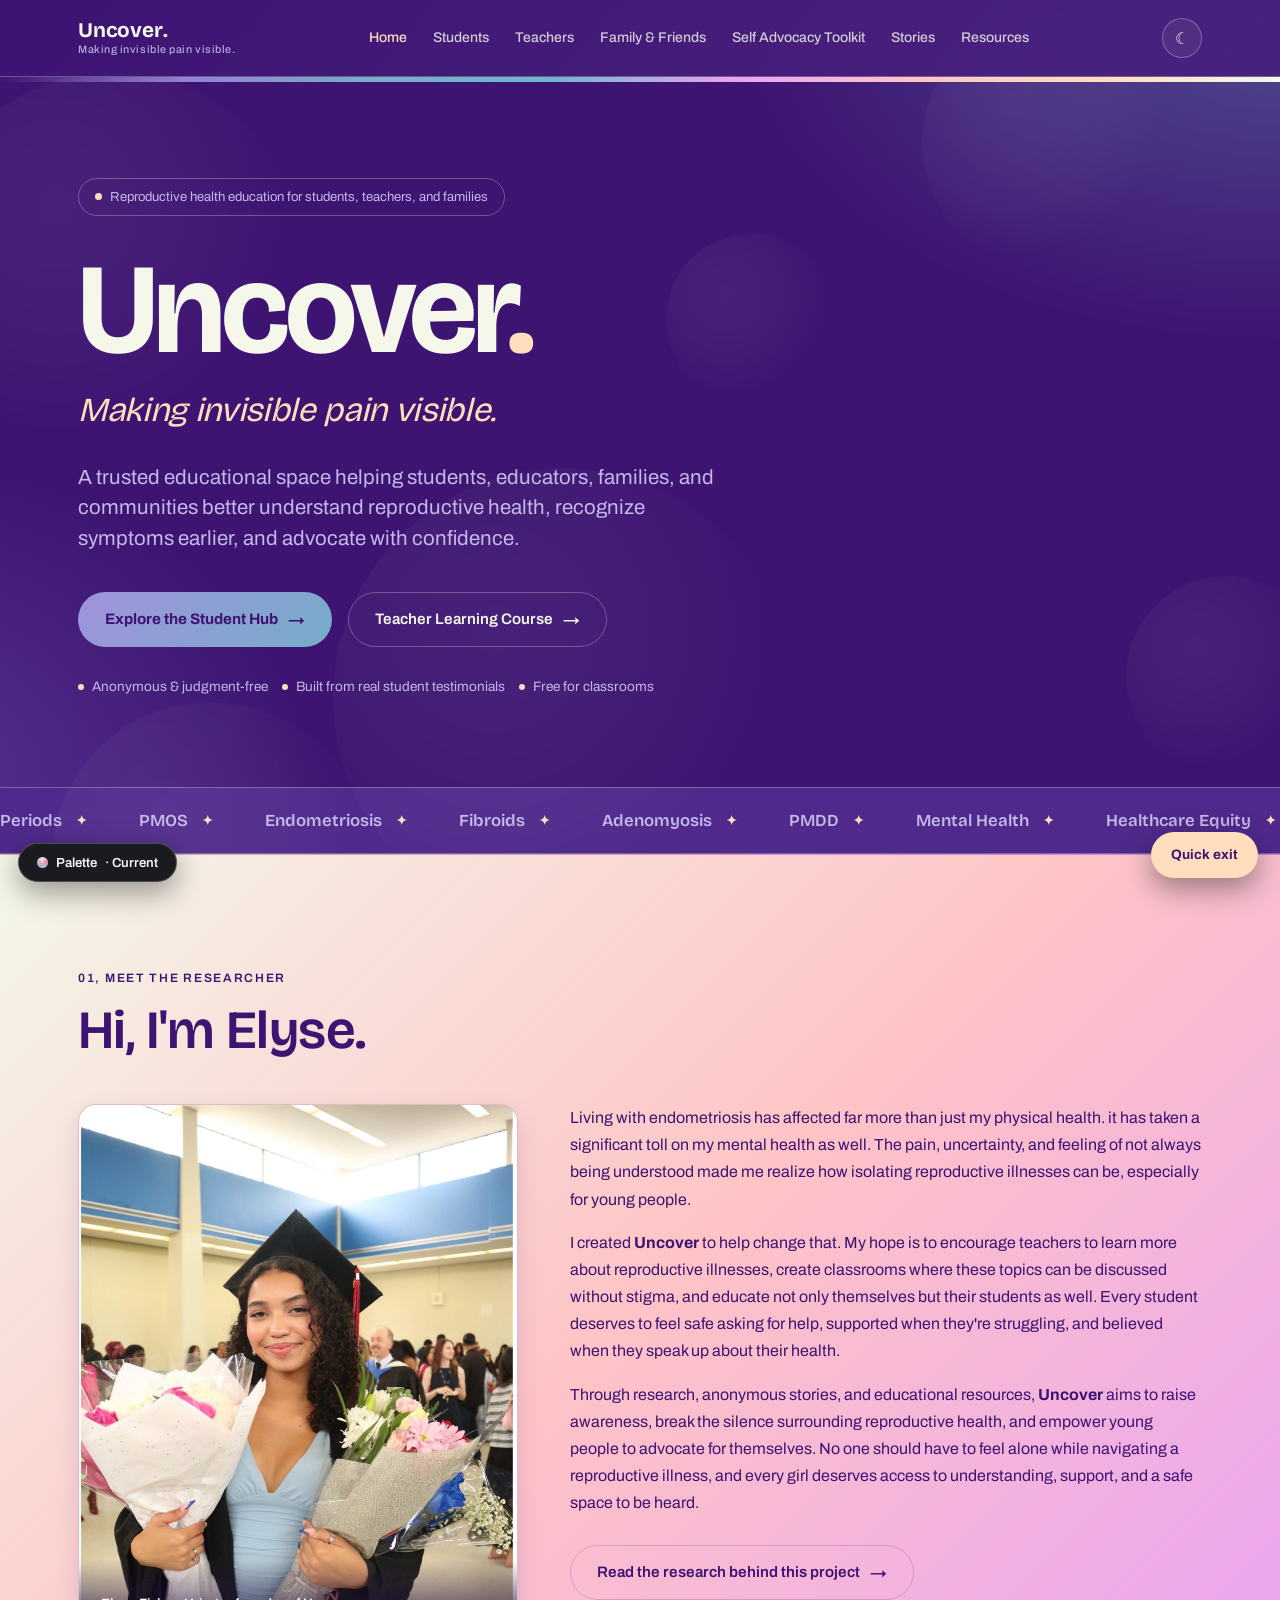
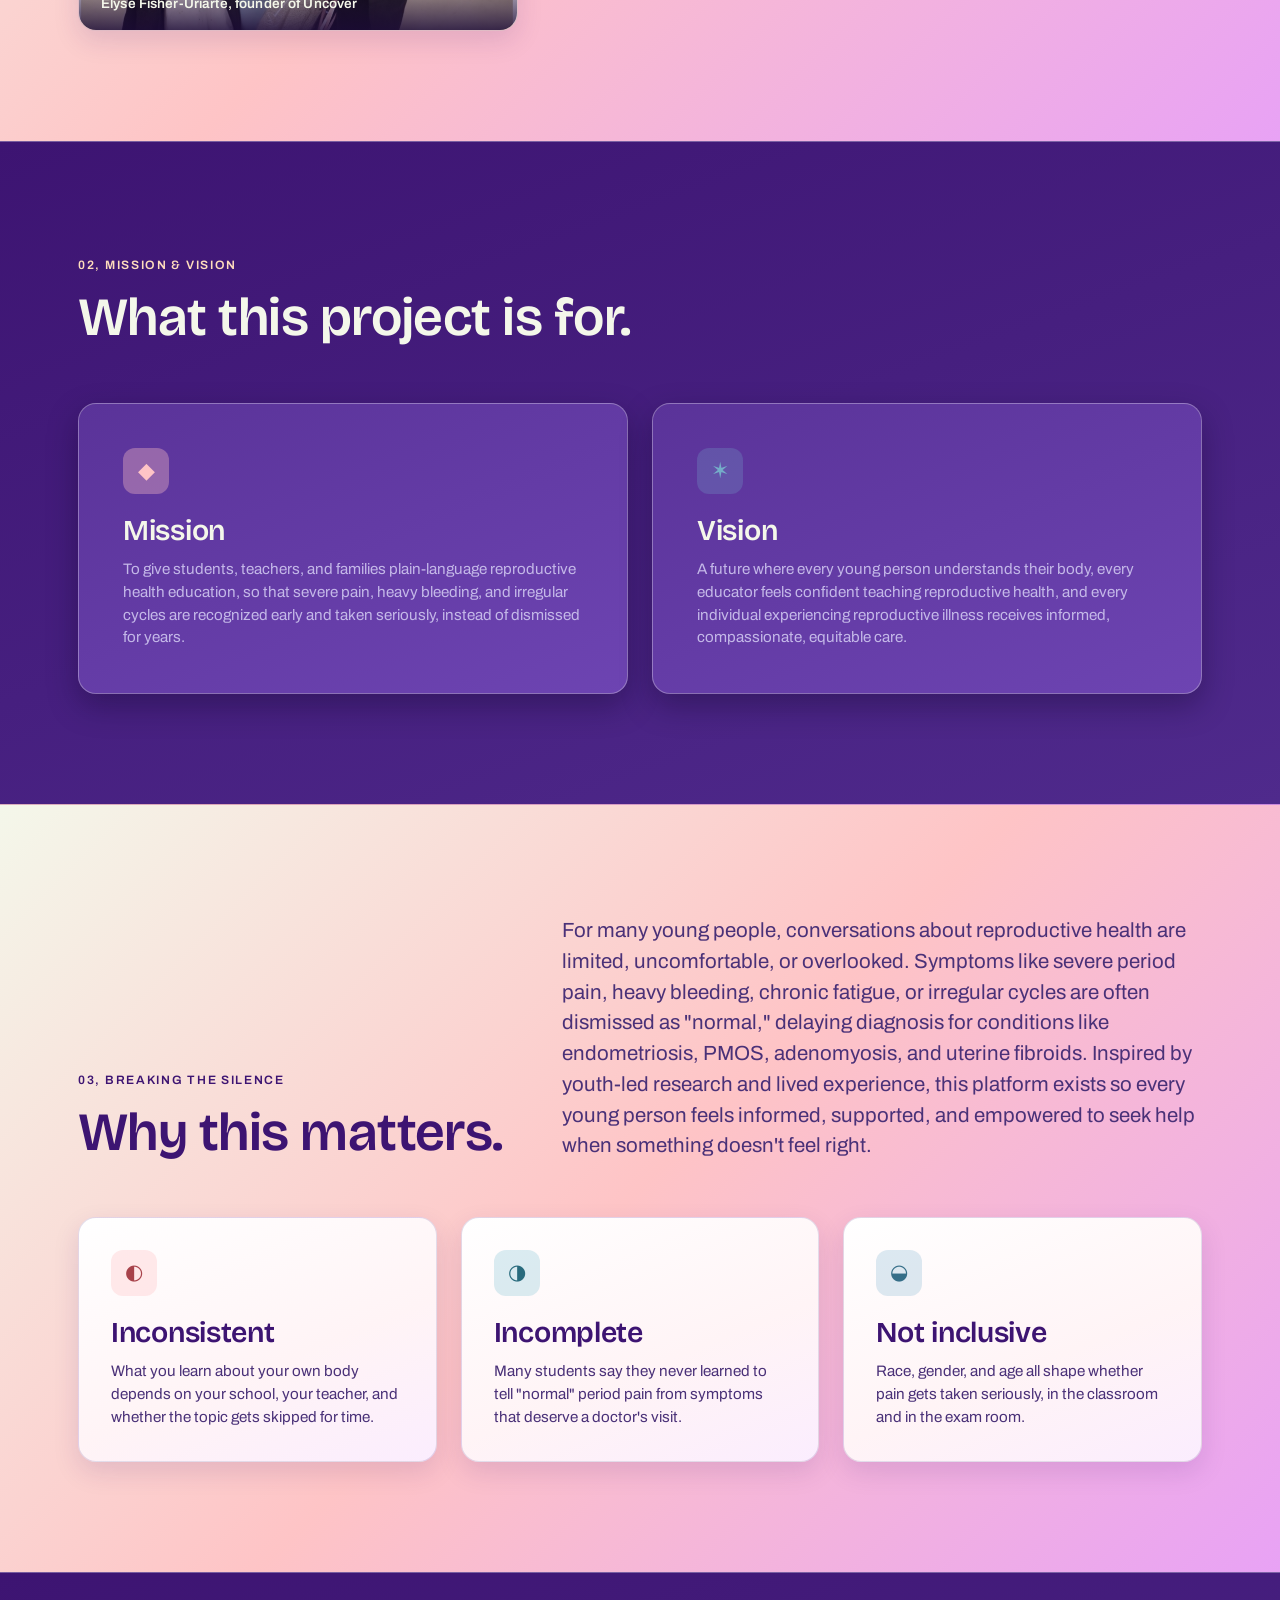
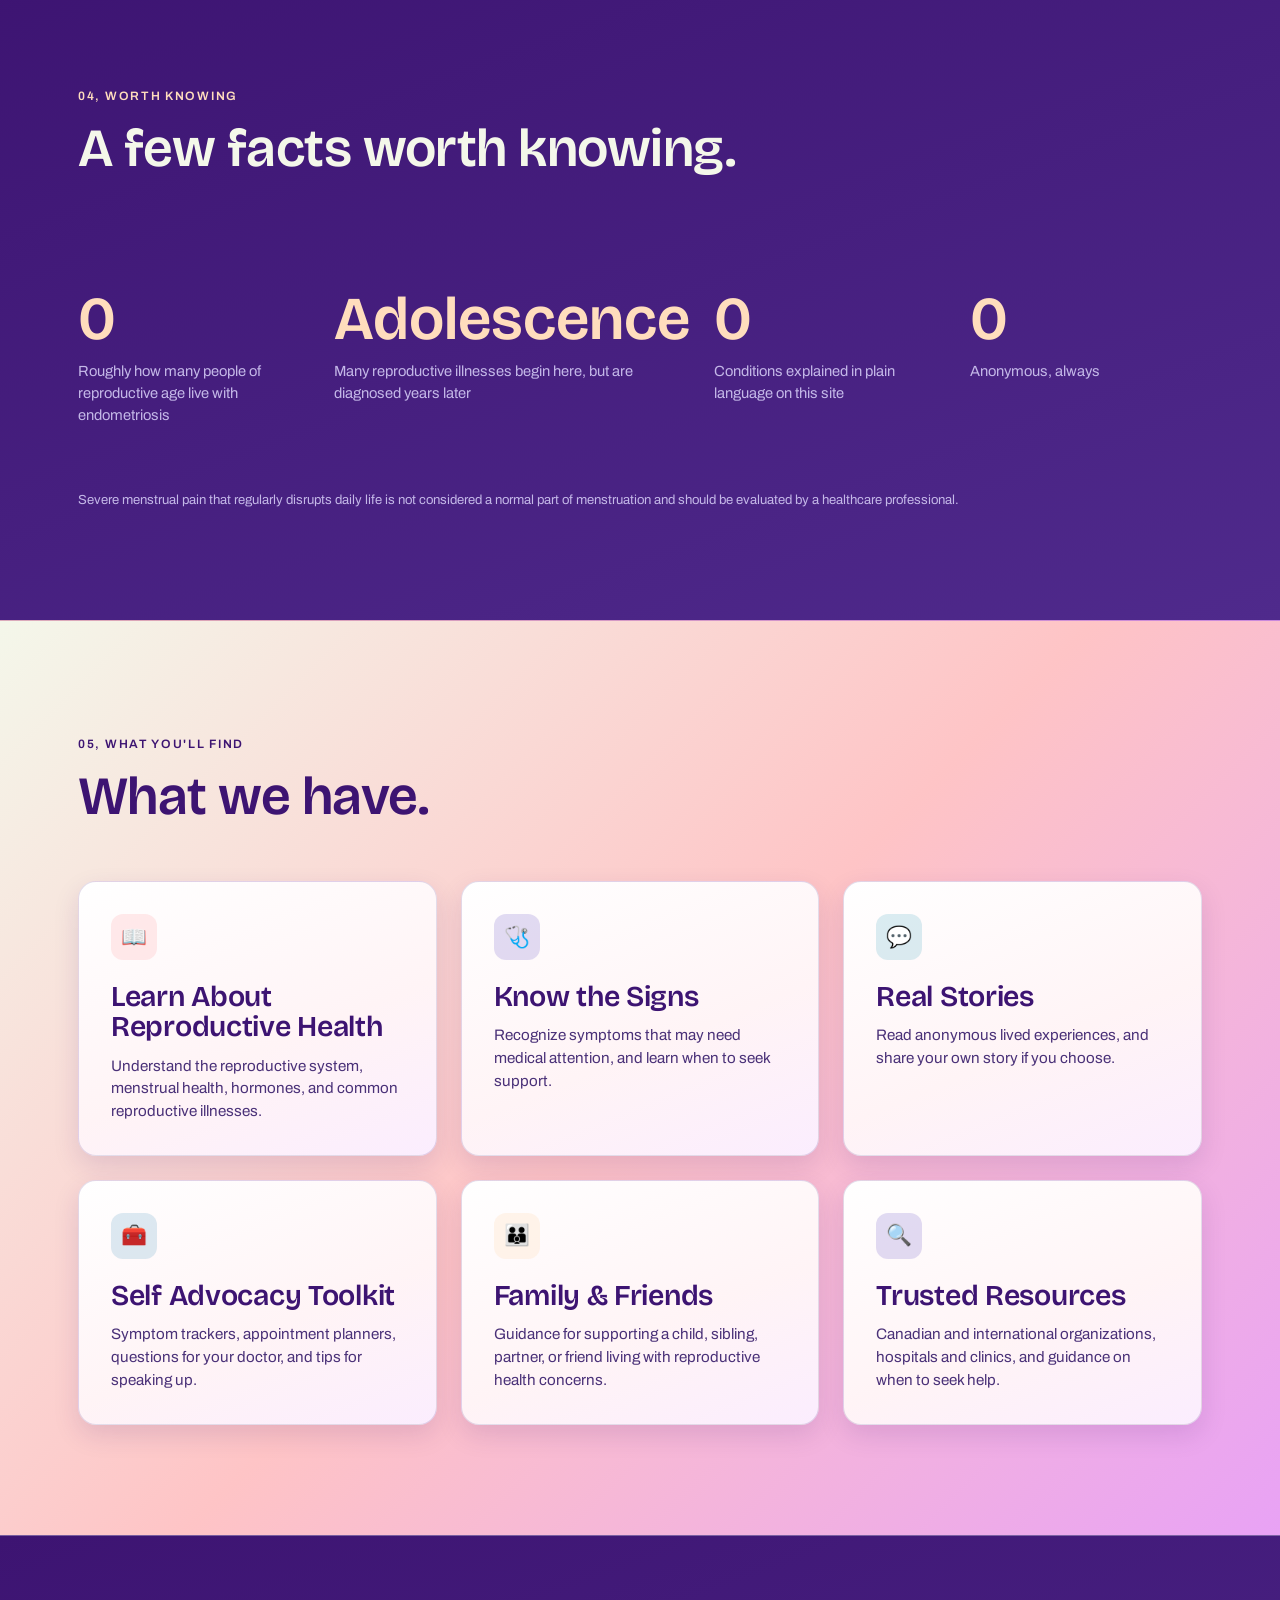
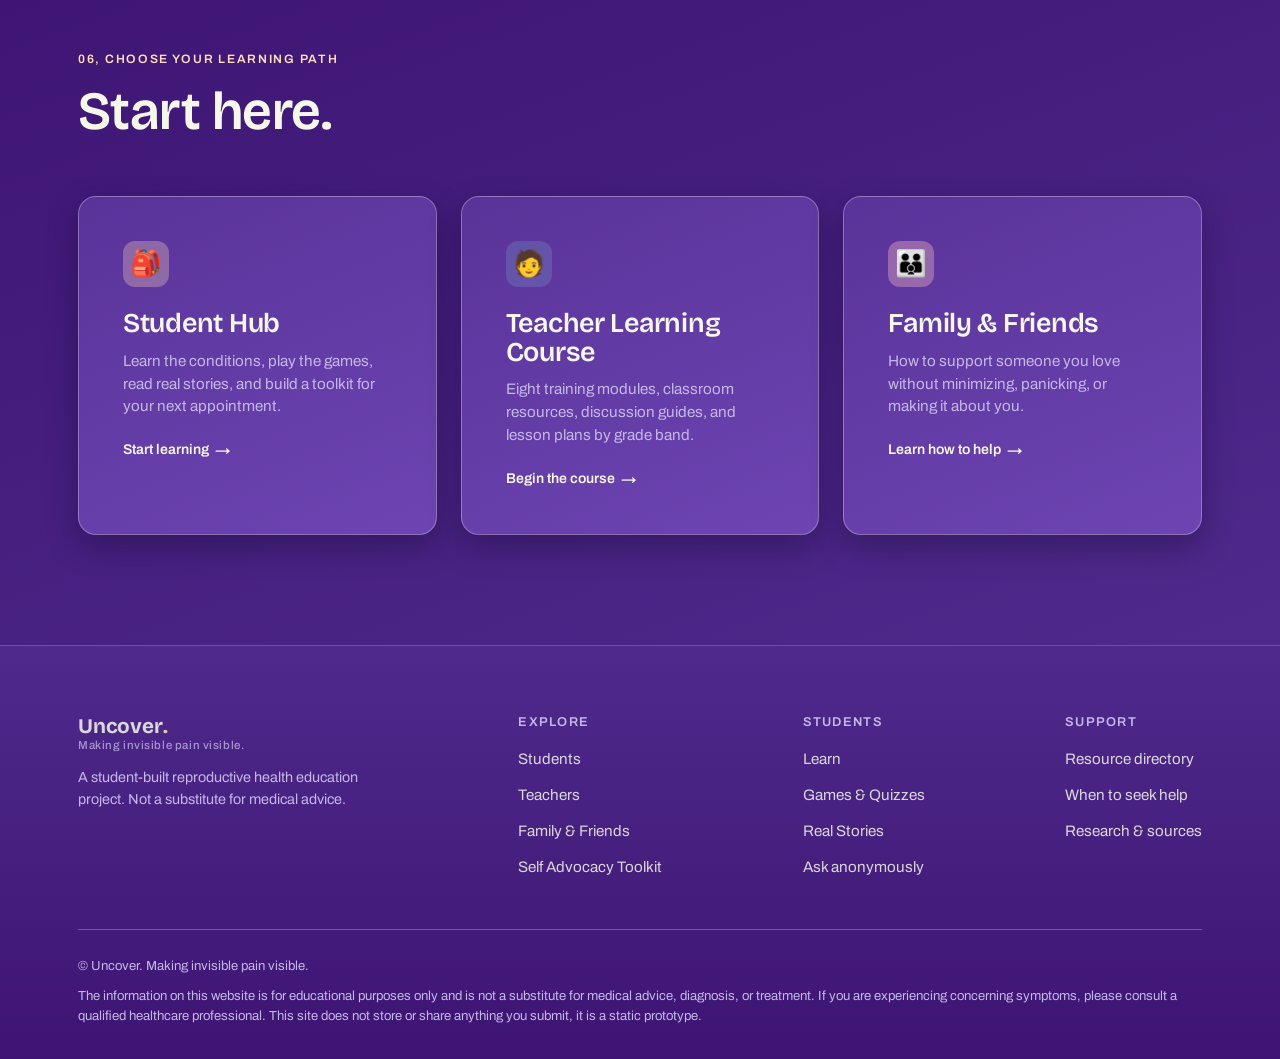
==== commit d33b93a5: "Add the five candidate palettes as a live switcher Elyse's reference sheet holds five palettes. Rath" ====
--- a/index.html
+++ b/index.html
@@ -6,7 +6,8 @@
 <title>Uncover, Making invisible pain visible</title>
 <meta name="description" content="A trusted educational space helping students, educators, families, and communities better understand reproductive health, recognize symptoms earlier, and advocate with confidence.">
 <link rel="stylesheet" href="css/style.css">
-<script>try{var t=localStorage.getItem('uncover_theme');if(t==='dark')document.documentElement.setAttribute('data-theme','dark');}catch(e){}</script>
+<link rel="stylesheet" href="css/palettes.css">
+<script>try{var t=localStorage.getItem('uncover_theme');if(t==='dark')document.documentElement.setAttribute('data-theme','dark');var p=localStorage.getItem('uncover_palette');if(p)document.documentElement.setAttribute('data-palette',p);}catch(e){}</script>
 </head>
 <body>
 
@@ -297,6 +298,7 @@
 
 <script src="js/main.js"></script>
 <script src="js/theme.js"></script>
+<script src="js/palette.js"></script>
 <script src="js/motion.js"></script>
 </body>
 </html>
--- a/css/style.css
+++ b/css/style.css
@@ -46,7 +46,7 @@
   --grad-wellness-soft: linear-gradient(135deg, #F4F7EA, #FEC4C6, #E8A2F5); /* Soft Wellness Gradient */
   --grad-healing:      linear-gradient(135deg, #6EB7CC, #75ADC9, #9580D4);   /* Healing Gradient */
   --grad-feature:      linear-gradient(135deg, #FFDDBD, #FEC4C6, #E8A2F5);   /* Feature Gradient */
-  --grad-btn:          linear-gradient(135deg, #9580D4, #75ADC9);           /* button-safe slice: text stays readable in Indigo */
+  --grad-btn:          linear-gradient(135deg, #A192DC, #75ADC9);           /* button-safe slice: lightened from #9580D4, which put Indigo button text at 4.10:1, under the 4.5:1 minimum */
   --grad-btn-hover:    linear-gradient(135deg, #75ADC9, #6EB7CC);
 
   --font-display:  'Bricolage Grotesque', 'Helvetica Neue', Arial, sans-serif;
@@ -69,6 +69,40 @@
   --surface-line-light:      rgba(61,20,114,0.14);
   --shadow-card-light:       0 10px 26px rgba(61,20,114,0.13);
   --shadow-card-light-hover: 0 20px 40px rgba(61,20,114,0.20);
+
+  /* ---- palette hooks ----
+     Anything a palette needs to repoint lives here, so an alternate palette
+     is a block of custom-property overrides and nothing else. */
+  --nav-bg:        rgba(61,20,114,0.88);
+  --hero-wash-1:   rgba(117,173,201,0.35);
+  --hero-wash-2:   rgba(149,128,212,0.30);
+  --anno:          #6B2FA8;   /* diagram markers / label slots */
+  --anno-soft:     rgba(149,128,212,0.30);
+  --anno-soft-2:   rgba(149,128,212,0.55);
+  --anno-fill:     #EBDEFA;
+  --anno-hover:    #F1E4FB;
+  --anno-ink:      #3D1472;
+  --anno-ring:     rgba(61,20,114,0.16);
+
+  /* icon glyphs on near-white cards: every palette hue but the darkest is too
+     light to read as text there, so each gets a legible analogue */
+  --glyph-1: #8A5A22;
+  --glyph-2: #A8434B;
+  --glyph-3: #296B7D;
+  --glyph-4: #356E88;
+  --glyph-5: #523693;
+
+  /* dark-mode surfaces, per palette (consumed by the [data-theme="dark"] block) */
+  --dk-canvas:      #22103F;
+  --dk-paper:       #34195E;
+  --dk-paper-dim:   #3E2170;
+  --dk-soft:        #3A1C66;
+  --dk-ink-soft:    #CFC3EE;
+  --dk-accent:      #C9B6F5;
+  --dk-field:       #2A1350;
+  --dk-wellness:    linear-gradient(160deg, #1C0B37, #291350 55%, #34195E);
+  --dk-feature:     linear-gradient(135deg, #381B63, #482277, #582A84);
+  --dk-surface:     linear-gradient(158deg, #351A60, #43227A);
 }
 
 *,*::before,*::after{ box-sizing:border-box; }
@@ -158,7 +192,7 @@
   position:sticky;
   top:0;
   z-index:100;
-  background:rgba(61,20,114,0.88);
+  background:var(--nav-bg);
   backdrop-filter:blur(14px);
   border-bottom:1px solid var(--line);
 }
@@ -233,8 +267,8 @@
   padding:96px 0 90px;
   overflow:hidden;
   background:
-    radial-gradient(ellipse 900px 550px at 100% -10%, rgba(117,173,201,0.35), transparent 60%),
-    radial-gradient(ellipse 800px 600px at -10% 100%, rgba(149,128,212,0.30), transparent 55%),
+    radial-gradient(ellipse 900px 550px at 100% -10%, var(--hero-wash-1), transparent 60%),
+    radial-gradient(ellipse 800px 600px at -10% 100%, var(--hero-wash-2), transparent 55%),
     var(--bg);
 }
 .hero-tag{
@@ -310,11 +344,11 @@
 
 /* light-card contexts: every palette hue but Indigo is too light to read as icon-glyph
    text on a light card, so darken each to a legible analogue there. */
-.section.light .tint-lime{ color:#8A5A22; }
-.section.light .tint-pink{ color:#A8434B; }
-.section.light .tint-orange{ color:#296B7D; }
-.section.light .tint-sky{ color:#356E88; }
-.section.light .tint-purple{ color:#523693; }
+.section.light .tint-lime{ color:var(--glyph-1); }
+.section.light .tint-pink{ color:var(--glyph-2); }
+.section.light .tint-orange{ color:var(--glyph-3); }
+.section.light .tint-sky{ color:var(--glyph-4); }
+.section.light .tint-purple{ color:var(--glyph-5); }
 
 /* ---------- pills / tags ---------- */
 .pill{
@@ -936,16 +970,16 @@
    dark, without touching the accent hues.
    ========================================================= */
 [data-theme="dark"]{
-  --canvas:       #22103F;
-  --paper:        #34195E;
-  --paper-dim:    #3E2170;
-  --purple-soft:  #3A1C66;
-  --ink:          #F4F7EA;
-  --ink-soft:     #CFC3EE;
+  --canvas:       var(--dk-canvas);
+  --paper:        var(--dk-paper);
+  --paper-dim:    var(--dk-paper-dim);
+  --purple-soft:  var(--dk-soft);
+  --ink:          var(--white);
+  --ink-soft:     var(--dk-ink-soft);
   --line-dark:    rgba(244,247,234,0.16);
-  --grad-wellness-soft: linear-gradient(160deg, #1C0B37, #291350 55%, #34195E);
-  --grad-feature:       linear-gradient(135deg, #381B63, #482277, #582A84);
-  --surface-light:           linear-gradient(158deg, #351A60, #43227A);
+  --grad-wellness-soft: var(--dk-wellness);
+  --grad-feature:       var(--dk-feature);
+  --surface-light:           var(--dk-surface);
   --surface-line-light:      rgba(244,247,234,0.24);
   --shadow-card-light:       0 12px 30px rgba(10,4,26,0.42);
   --shadow-card-light-hover: 0 22px 46px rgba(10,4,26,0.52);
@@ -960,7 +994,7 @@
 [data-theme="dark"] .section.light .field input,
 [data-theme="dark"] .section.light .field textarea,
 [data-theme="dark"] .section.light .field select{
-  background:#2A1350; color:var(--ink); border-color:var(--line-dark);
+  background:var(--dk-field); color:var(--ink); border-color:var(--line-dark);
 }
 [data-theme="dark"] .banner.lime{ color:var(--white); }
 [data-theme="dark"] .banner.lime .eyebrow{ color:var(--cta); }
@@ -968,7 +1002,7 @@
 [data-theme="dark"] .mod-part-label,
 [data-theme="dark"] .mod-head .mod-eyebrow,
 [data-theme="dark"] .mod-answer,
-[data-theme="dark"] .module-card .module-open{ color:#C9B6F5; }
+[data-theme="dark"] .module-card .module-open{ color:var(--dk-accent); }
 
 /* colour/border crossfade (0.4s). Gradients can't interpolate in CSS, so the
    full-page crossfade is handled by the View Transition in theme.js where the
@@ -1115,7 +1149,7 @@
   color:var(--primary-dark);
   margin-bottom:14px;
 }
-[data-theme="dark"] .dash-card .dash-num{ color:#C9B6F5; }
+[data-theme="dark"] .dash-card .dash-num{ color:var(--dk-accent); }
 .dash-card h3{ font-size:clamp(1.5rem,2.6vw,2rem); }
 .dash-card > p{ margin-bottom:22px; }
 .dash-list{ display:flex; flex-direction:column; gap:2px; margin-top:auto; }
@@ -1133,7 +1167,7 @@
   font-style:normal; font-weight:700; font-size:0.76rem;
   color:var(--primary-dark); min-width:20px;
 }
-[data-theme="dark"] .dash-list em{ color:#C9B6F5; }
+[data-theme="dark"] .dash-list em{ color:var(--dk-accent); }
 .dash-list li a:hover{ color:var(--primary-dark); }
 [data-theme="dark"] .dash-list li a:hover{ color:var(--cta); }
 .dash-card .btn{ margin-top:24px; align-self:flex-start; }
@@ -1169,7 +1203,7 @@
   color:var(--ink);
 }
 .info-panel.flag{
-  background:linear-gradient(160deg, #3A1B69, #2E1354);
+  background:linear-gradient(160deg, var(--bg-soft), var(--bg));
   border:1px solid rgba(244,247,234,0.18);
   color:var(--white);
 }
@@ -1240,9 +1274,9 @@
   width:8.4%; aspect-ratio:1;
   transform:translate(-50%,-50%);
   border-radius:50%;
-  border:2px solid #6B2FA8;
-  background:rgba(149,128,212,0.30);
-  color:#3D1472;
+  border:2px solid var(--anno);
+  background:var(--anno-soft);
+  color:var(--anno-ink);
   font-family:var(--font-body);
   font-size:0.8rem; font-weight:700;
   display:flex; align-items:center; justify-content:center;
@@ -1250,14 +1284,14 @@
   -webkit-appearance:none; appearance:none;
   touch-action:manipulation;
   transition:transform .2s ease, background .2s, box-shadow .2s;
-  box-shadow:0 0 0 0 rgba(107,47,168,0.5);
-}
-.hotspot:hover{ transform:translate(-50%,-50%) scale(1.14); background:rgba(149,128,212,0.55); }
+  box-shadow:0 0 0 0 var(--anno-ring);
+}
+.hotspot:hover{ transform:translate(-50%,-50%) scale(1.14); background:var(--anno-soft-2); }
 .hotspot:focus-visible{ outline:3px solid var(--bg); outline-offset:2px; }
 .hotspot.active{
   background:var(--bg); color:#F4F7EA; border-color:var(--cta);
   transform:translate(-50%,-50%) scale(1.16);
-  box-shadow:0 0 0 10px rgba(61,20,114,0.16);
+  box-shadow:0 0 0 10px var(--anno-ring);
 }
 .anatomy-panel{
   border-radius:var(--radius);
@@ -1272,7 +1306,7 @@
   font-size:0.72rem; font-weight:700; letter-spacing:0.12em;
   text-transform:uppercase; color:var(--primary-dark);
 }
-[data-theme="dark"] .anatomy-panel .part-eyebrow{ color:#C9B6F5; }
+[data-theme="dark"] .anatomy-panel .part-eyebrow{ color:var(--dk-accent); }
 .anatomy-panel h3{ margin:10px 0 16px; }
 .anatomy-panel dt{
   font-size:0.72rem; font-weight:700; letter-spacing:0.1em;
@@ -1288,9 +1322,9 @@
 .label-slot{
   position:absolute;
   border-radius:10px;
-  border:2px dashed #7C4CBE;
+  border:2px dashed var(--anno);
   background:#FFFFFF;
-  color:#3D1472;
+  color:var(--anno-ink);
   font-family:var(--font-body);
   font-size:clamp(0.62rem, 1.15vw, 0.85rem);
   font-weight:700;
@@ -1303,14 +1337,14 @@
   touch-action:manipulation;
   transition:border-color .2s, background .2s, transform .15s, box-shadow .2s;
 }
-.label-slot:hover{ background:#F1E4FB; transform:scale(1.03); }
+.label-slot:hover{ background:var(--anno-hover); transform:scale(1.03); }
 .label-slot:focus-visible{ outline:3px solid var(--bg); outline-offset:2px; }
 .label-slot.selected{
   border-style:solid; border-color:var(--bg);
-  box-shadow:0 0 0 4px rgba(61,20,114,0.14);
-  background:#EFE3FB;
-}
-.label-slot.filled{ border-style:solid; border-color:#7C4CBE; background:#EBDEFA; }
+  box-shadow:0 0 0 4px var(--anno-ring);
+  background:var(--anno-hover);
+}
+.label-slot.filled{ border-style:solid; border-color:var(--anno); background:var(--anno-fill); }
 .label-slot.correct{ border-color:#1E7A5A; background:#DDF3E8; color:#12513B; }
 .label-slot.wrong{ border-color:#B23A48; background:#FBE2E5; color:#8A2233; }
 .label-bank{ display:flex; flex-wrap:wrap; gap:10px; margin-top:6px; }
@@ -1375,7 +1409,7 @@
   font-size:0.85rem; font-weight:700;
   color:var(--primary-dark);
 }
-[data-theme="dark"] .expand-card .expand-open{ color:#C9B6F5; }
+[data-theme="dark"] .expand-card .expand-open{ color:var(--dk-accent); }
 .reveal-panel{
   overflow:hidden;
   height:0;
@@ -1412,7 +1446,7 @@
   letter-spacing:0.1em; text-transform:uppercase;
   color:var(--primary-dark); margin-bottom:6px;
 }
-[data-theme="dark"] .provider .provider-kind{ color:#C9B6F5; }
+[data-theme="dark"] .provider .provider-kind{ color:var(--dk-accent); }
 .provider ul{ margin-top:12px; display:grid; grid-template-columns:1fr 1fr; gap:6px 20px; }
 .provider ul li{ position:relative; padding-left:18px; font-size:0.93rem; }
 .provider ul li::before{
--- a/css/palettes.css
+++ b/css/palettes.css
@@ -0,0 +1,467 @@
+/* =========================================================
+   Uncover, alternate colour palettes (REVIEW BUILD)
+   ---------------------------------------------------------
+   Five palettes taken from Elyse's reference sheet, each expressed
+   purely as custom-property overrides on <html data-palette="vN">.
+   No palette adds a rule, so picking one is a matter of deleting
+   this file, deleting js/palette.js, and folding the winning block
+   into the :root of style.css.
+
+   Every palette keeps the same contract as the default:
+     --ink / --ink-soft  are dark      (they sit on light surfaces)
+     --white / --muted   are light     (they sit on dark surfaces)
+     --cta               is light      (it is text on dark, AND a
+                                        background carrying --cta-ink)
+     --cta-ink           is dark
+     --grad-btn          stays light enough for --cta-ink text on it
+   ========================================================= */
+
+/* ---------------------------------------------------------
+   V1, Cream & Aqua
+   #F2EAE0 cream · #B4D3D9 aqua · #BDA6CE lilac · #9B8EC7 periwinkle
+   Airy and multi-hue. The reference has no dark anchor, so the
+   dark panels are a deep periwinkle-slate pulled from #9B8EC7.
+   --------------------------------------------------------- */
+[data-palette="v1"]{
+  --bg:            #322C55;
+  --bg-soft:       #423A6B;
+  --bg-softer:     #524A80;
+  --canvas:        #F2EAE0;
+  --paper:         #DCEAEE;
+  --paper-dim:     #EDE6F3;
+  --ink:           #2B2748;
+  --ink-soft:      #4A4470;
+  --white:         #F7F2EA;
+
+  --primary:       #9B8EC7;
+  --primary-dark:  #62549A;
+  --secondary:     #B4D3D9;
+  --feature:       #BDA6CE;
+  --highlight:     #B4D3D9;
+  --wellness:      #8FC0C8;
+  --cta:           #F2EAE0;
+  --cta-ink:       #322C55;
+
+  --purple-soft:   #EAE3F4;
+  --muted:         #CFC7E6;
+  --line:          rgba(247,242,234,0.28);
+  --line-dark:     rgba(43,39,72,0.18);
+
+  --grad-primary:       linear-gradient(135deg, #322C55, #9B8EC7, #B4D3D9);
+  --grad-wellness-soft: linear-gradient(135deg, #F2EAE0, #DCEAEE, #C9BBDD);
+  --grad-healing:       linear-gradient(135deg, #8FC0C8, #B4D3D9, #9B8EC7);
+  --grad-feature:       linear-gradient(135deg, #F2EAE0, #D3C4E2, #B4D3D9);
+  --grad-btn:           linear-gradient(135deg, #B0A2D6, #B4D3D9);
+  --grad-btn-hover:     linear-gradient(135deg, #B4D3D9, #9FCBD2);
+
+  --surface:                 linear-gradient(158deg, #4E4680, #605796);
+  --surface-line:            rgba(247,242,234,0.30);
+  --shadow-card:             0 12px 30px rgba(18,14,42,0.34);
+  --shadow-card-hover:       0 22px 46px rgba(18,14,42,0.44);
+  --surface-light:           linear-gradient(158deg, #FFFFFF, #FAF5EF 58%, #F1F6F7);
+  --surface-line-light:      rgba(43,39,72,0.14);
+  --shadow-card-light:       0 10px 26px rgba(43,39,72,0.13);
+  --shadow-card-light-hover: 0 20px 40px rgba(43,39,72,0.20);
+
+  --nav-bg:        rgba(50,44,85,0.90);
+  --hero-wash-1:   rgba(180,211,217,0.35);
+  --hero-wash-2:   rgba(155,142,199,0.34);
+  --anno:          #5F5195;
+  --anno-soft:     rgba(155,142,199,0.32);
+  --anno-soft-2:   rgba(155,142,199,0.58);
+  --anno-fill:     #E3DCF2;
+  --anno-hover:    #EFEAF8;
+  --anno-ink:      #2B2748;
+  --anno-ring:     rgba(43,39,72,0.16);
+
+  --glyph-1: #8A6A34;
+  --glyph-2: #3F6E77;
+  --glyph-3: #3F6E77;
+  --glyph-4: #4A6E86;
+  --glyph-5: #564790;
+
+  --dk-canvas:   #1F1B36;
+  --dk-paper:    #2E2850;
+  --dk-paper-dim:#3A3363;
+  --dk-soft:     #342E59;
+  --dk-ink-soft: #CFC7E6;
+  --dk-accent:   #BDB2E4;
+  --dk-field:    #272144;
+  --dk-wellness: linear-gradient(160deg, #191530, #241F42 55%, #2E2850);
+  --dk-feature:  linear-gradient(135deg, #302A55, #3C3568, #48407C);
+  --dk-surface:  linear-gradient(158deg, #2F2A53, #3B346A);
+}
+
+/* ---------------------------------------------------------
+   V2, Plum & Raspberry
+   #3A0519 · #670D2F · #A53860 · #EF88AD
+   The boldest of the five, and the only reference that arrives with
+   its own dark anchor. Buttons use the two lightest steps, since
+   #A53860 is too dark to carry the plum button text.
+   --------------------------------------------------------- */
+[data-palette="v2"]{
+  --bg:            #3A0519;
+  --bg-soft:       #52091F;
+  --bg-softer:     #670D2F;
+  --canvas:        #FFF3F6;
+  --paper:         #FBD6E2;
+  --paper-dim:     #FDE7EE;
+  --ink:           #3A0519;
+  --ink-soft:      #6B1233;
+  --white:         #FFF3F6;
+
+  --primary:       #A53860;
+  --primary-dark:  #7E1F44;
+  --secondary:     #EF88AD;
+  --feature:       #EF88AD;
+  --highlight:     #FBD6E2;
+  --wellness:      #C75C82;
+  --cta:           #EF88AD;
+  --cta-ink:       #3A0519;
+
+  --purple-soft:   #FCE5EC;
+  --muted:         #EAAEC4;
+  --line:          rgba(255,243,246,0.28);
+  --line-dark:     rgba(58,5,25,0.18);
+
+  --grad-primary:       linear-gradient(135deg, #3A0519, #A53860, #EF88AD);
+  --grad-wellness-soft: linear-gradient(135deg, #FFF3F6, #FBD6E2, #F3AFC7);
+  --grad-healing:       linear-gradient(135deg, #C75C82, #EF88AD, #A53860);
+  --grad-feature:       linear-gradient(135deg, #FFE6EE, #FBD6E2, #EF88AD);
+  --grad-btn:           linear-gradient(135deg, #EF88AD, #F7B3C9);
+  --grad-btn-hover:     linear-gradient(135deg, #F7B3C9, #EF88AD);
+
+  --surface:                 linear-gradient(158deg, #5D0C28, #79143C);
+  --surface-line:            rgba(255,243,246,0.30);
+  --shadow-card:             0 12px 30px rgba(30,2,12,0.42);
+  --shadow-card-hover:       0 22px 46px rgba(30,2,12,0.52);
+  --surface-light:           linear-gradient(158deg, #FFFFFF, #FFF1F5 58%, #FDE3EB);
+  --surface-line-light:      rgba(58,5,25,0.14);
+  --shadow-card-light:       0 10px 26px rgba(58,5,25,0.14);
+  --shadow-card-light-hover: 0 20px 40px rgba(58,5,25,0.22);
+
+  --nav-bg:        rgba(58,5,25,0.92);
+  --hero-wash-1:   rgba(239,136,173,0.30);
+  --hero-wash-2:   rgba(165,56,96,0.40);
+  --anno:          #9E2F55;
+  --anno-soft:     rgba(239,136,173,0.34);
+  --anno-soft-2:   rgba(239,136,173,0.62);
+  --anno-fill:     #FBD6E2;
+  --anno-hover:    #FDE7EE;
+  --anno-ink:      #3A0519;
+  --anno-ring:     rgba(58,5,25,0.18);
+
+  --glyph-1: #8A4A24;
+  --glyph-2: #A32950;
+  --glyph-3: #8E2B4E;
+  --glyph-4: #7E1F44;
+  --glyph-5: #670D2F;
+
+  --dk-canvas:   #240310;
+  --dk-paper:    #3A0519;
+  --dk-paper-dim:#4E0A23;
+  --dk-soft:     #430717;
+  --dk-ink-soft: #EAAEC4;
+  --dk-accent:   #F09FBB;
+  --dk-field:    #2E0413;
+  --dk-wellness: linear-gradient(160deg, #1C020C, #2C0412 55%, #3A0519);
+  --dk-feature:  linear-gradient(135deg, #4A0820, #620C2C, #7A1339);
+  --dk-surface:  linear-gradient(158deg, #3E0619, #560A25);
+}
+
+/* ---------------------------------------------------------
+   V3, Blush & Lavender
+   #FBEFEF · #FFE2E2 · #F5CBCB · #C5B3D3
+   The quietest of the five. All four references are light, so the
+   dark panels come from a deepened version of the lavender.
+   --------------------------------------------------------- */
+[data-palette="v3"]{
+  --bg:            #3E3050;
+  --bg-soft:       #513F66;
+  --bg-softer:     #63507C;
+  --canvas:        #FBEFEF;
+  --paper:         #FFE2E2;
+  --paper-dim:     #F5EAF3;
+  --ink:           #3B2E49;
+  --ink-soft:      #5C4A6E;
+  --white:         #FBEFEF;
+
+  --primary:       #C5B3D3;
+  --primary-dark:  #74598E;
+  --secondary:     #C5B3D3;
+  --feature:       #F5CBCB;
+  --highlight:     #FFE2E2;
+  --wellness:      #B9A5CC;
+  --cta:           #F5CBCB;
+  --cta-ink:       #3E3050;
+
+  --purple-soft:   #EFE7F5;
+  --muted:         #D8CBE4;
+  --line:          rgba(251,239,239,0.28);
+  --line-dark:     rgba(59,46,73,0.18);
+
+  --grad-primary:       linear-gradient(135deg, #3E3050, #74598E, #C5B3D3);
+  --grad-wellness-soft: linear-gradient(135deg, #FBEFEF, #FFE2E2, #DCCDE8);
+  --grad-healing:       linear-gradient(135deg, #B9A5CC, #C5B3D3, #F5CBCB);
+  --grad-feature:       linear-gradient(135deg, #FFE9E9, #F5CBCB, #C5B3D3);
+  --grad-btn:           linear-gradient(135deg, #C5B3D3, #F0C6C6);
+  --grad-btn-hover:     linear-gradient(135deg, #F0C6C6, #C5B3D3);
+
+  --surface:                 linear-gradient(158deg, #57436F, #6B5488);
+  --surface-line:            rgba(251,239,239,0.30);
+  --shadow-card:             0 12px 30px rgba(24,17,32,0.36);
+  --shadow-card-hover:       0 22px 46px rgba(24,17,32,0.46);
+  --surface-light:           linear-gradient(158deg, #FFFFFF, #FEF6F6 58%, #F7F1FA);
+  --surface-line-light:      rgba(59,46,73,0.13);
+  --shadow-card-light:       0 10px 26px rgba(59,46,73,0.12);
+  --shadow-card-light-hover: 0 20px 40px rgba(59,46,73,0.19);
+
+  --nav-bg:        rgba(62,48,80,0.90);
+  --hero-wash-1:   rgba(245,203,203,0.32);
+  --hero-wash-2:   rgba(197,179,211,0.34);
+  --anno:          #6F5589;
+  --anno-soft:     rgba(197,179,211,0.38);
+  --anno-soft-2:   rgba(197,179,211,0.66);
+  --anno-fill:     #E7DCF0;
+  --anno-hover:    #F3ECF8;
+  --anno-ink:      #3B2E49;
+  --anno-ring:     rgba(59,46,73,0.16);
+
+  --glyph-1: #8A5B3C;
+  --glyph-2: #9E5567;
+  --glyph-3: #6C5285;
+  --glyph-4: #5F4A79;
+  --glyph-5: #74598E;
+
+  --dk-canvas:   #241C2F;
+  --dk-paper:    #33283F;
+  --dk-paper-dim:#3F3150;
+  --dk-soft:     #382C48;
+  --dk-ink-soft: #D8CBE4;
+  --dk-accent:   #C9B6DC;
+  --dk-field:    #2B2238;
+  --dk-wellness: linear-gradient(160deg, #1D1727, #282034 55%, #33283F);
+  --dk-feature:  linear-gradient(135deg, #362A45, #443457, #523F68);
+  --dk-surface:  linear-gradient(158deg, #34293F, #423355);
+}
+
+/* ---------------------------------------------------------
+   V4, Navy & White
+   #0F1E3A · #1E2F4F · #A7B6D0 · #FFFFFF
+   The only palette where white is a stated colour, so the light
+   panels go pale blue-grey and the cards take the white, keeping
+   cards separated from the surface behind them.
+   --------------------------------------------------------- */
+[data-palette="v4"]{
+  --bg:            #0F1E3A;
+  --bg-soft:       #1E2F4F;
+  --bg-softer:     #2E4269;
+  --canvas:        #EDF1F7;
+  --paper:         #E2E9F3;
+  --paper-dim:     #E8EDF5;
+  --ink:           #0F1E3A;
+  --ink-soft:      #33456A;
+  --white:         #FFFFFF;
+
+  --primary:       #A7B6D0;
+  --primary-dark:  #3B5480;
+  --secondary:     #7D93B8;
+  --feature:       #A7B6D0;
+  --highlight:     #E2E9F3;
+  --wellness:      #6E8CB0;
+  --cta:           #A7B6D0;
+  --cta-ink:       #0F1E3A;
+
+  --purple-soft:   #E8EDF5;
+  --muted:         #B6C3DA;
+  --line:          rgba(255,255,255,0.26);
+  --line-dark:     rgba(15,30,58,0.18);
+
+  --grad-primary:       linear-gradient(135deg, #0F1E3A, #2E4269, #A7B6D0);
+  --grad-wellness-soft: linear-gradient(135deg, #F4F7FB, #E2E9F3, #CCD8EA);
+  --grad-healing:       linear-gradient(135deg, #6E8CB0, #7D93B8, #A7B6D0);
+  --grad-feature:       linear-gradient(135deg, #F4F7FB, #DCE5F1, #A7B6D0);
+  --grad-btn:           linear-gradient(135deg, #A7B6D0, #C6D1E3);
+  --grad-btn-hover:     linear-gradient(135deg, #C6D1E3, #A7B6D0);
+
+  --surface:                 linear-gradient(158deg, #22365A, #31486F);
+  --surface-line:            rgba(255,255,255,0.28);
+  --shadow-card:             0 12px 30px rgba(5,12,26,0.44);
+  --shadow-card-hover:       0 22px 46px rgba(5,12,26,0.54);
+  --surface-light:           linear-gradient(158deg, #FFFFFF, #FBFCFE 58%, #F6F8FC);
+  --surface-line-light:      rgba(15,30,58,0.14);
+  --shadow-card-light:       0 10px 26px rgba(15,30,58,0.14);
+  --shadow-card-light-hover: 0 20px 40px rgba(15,30,58,0.22);
+
+  --nav-bg:        rgba(15,30,58,0.92);
+  --hero-wash-1:   rgba(167,182,208,0.30);
+  --hero-wash-2:   rgba(46,66,105,0.55);
+  --anno:          #33456A;
+  --anno-soft:     rgba(46,66,105,0.26);
+  --anno-soft-2:   rgba(46,66,105,0.52);
+  --anno-fill:     #DCE5F1;
+  --anno-hover:    #EDF2F9;
+  --anno-ink:      #0F1E3A;
+  --anno-ring:     rgba(15,30,58,0.18);
+
+  --glyph-1: #6A5330;
+  --glyph-2: #7E4356;
+  --glyph-3: #2C5C72;
+  --glyph-4: #3B5480;
+  --glyph-5: #1E2F4F;
+
+  --dk-canvas:   #0A1526;
+  --dk-paper:    #14243F;
+  --dk-paper-dim:#1E3152;
+  --dk-soft:     #182A48;
+  --dk-ink-soft: #B6C3DA;
+  --dk-accent:   #A7B6D0;
+  --dk-field:    #101E33;
+  --dk-wellness: linear-gradient(160deg, #070F1D, #0D1A2E 55%, #14243F);
+  --dk-feature:  linear-gradient(135deg, #162743, #1F3357, #29406B);
+  --dk-surface:  linear-gradient(158deg, #142440, #1E3153);
+}
+
+/* ---------------------------------------------------------
+   V5, Dusty Pink & Gray
+   #D7B1B7 · #EAC5CC · #D8D8DB · #6F6F6F
+   #6F6F6F is too light to sit under light text, so it becomes the
+   third dark step and a warm charcoal anchors the panels.
+   --------------------------------------------------------- */
+[data-palette="v5"]{
+  --bg:            #3B3437;
+  --bg-soft:       #4E4649;
+  --bg-softer:     #6F6F6F;
+  --canvas:        #F6F1F1;
+  --paper:         #EAC5CC;
+  --paper-dim:     #EFE6E7;
+  --ink:           #3B3437;
+  --ink-soft:      #63585C;
+  --white:         #FBF7F6;
+
+  --primary:       #D7B1B7;
+  --primary-dark:  #8E646D;
+  --secondary:     #D8D8DB;
+  --feature:       #EAC5CC;
+  --highlight:     #D7B1B7;
+  --wellness:      #B9A0A5;
+  --cta:           #EAC5CC;
+  --cta-ink:       #3B3437;
+
+  --purple-soft:   #F2E9EA;
+  --muted:         #CDC2C4;
+  --line:          rgba(251,247,246,0.26);
+  --line-dark:     rgba(59,52,55,0.18);
+
+  --grad-primary:       linear-gradient(135deg, #3B3437, #6F6F6F, #D7B1B7);
+  --grad-wellness-soft: linear-gradient(135deg, #F6F1F1, #EFE0E3, #D8D8DB);
+  --grad-healing:       linear-gradient(135deg, #B9A0A5, #D7B1B7, #D8D8DB);
+  --grad-feature:       linear-gradient(135deg, #F6EFEF, #EAC5CC, #D8D8DB);
+  --grad-btn:           linear-gradient(135deg, #D7B1B7, #E7D3D6);
+  --grad-btn-hover:     linear-gradient(135deg, #E7D3D6, #D7B1B7);
+
+  --surface:                 linear-gradient(158deg, #554A4E, #67595E);
+  --surface-line:            rgba(251,247,246,0.28);
+  --shadow-card:             0 12px 30px rgba(22,18,19,0.40);
+  --shadow-card-hover:       0 22px 46px rgba(22,18,19,0.50);
+  --surface-light:           linear-gradient(158deg, #FFFFFF, #FCF8F8 58%, #F5F1F1);
+  --surface-line-light:      rgba(59,52,55,0.14);
+  --shadow-card-light:       0 10px 26px rgba(59,52,55,0.13);
+  --shadow-card-light-hover: 0 20px 40px rgba(59,52,55,0.20);
+
+  --nav-bg:        rgba(59,52,55,0.92);
+  --hero-wash-1:   rgba(215,177,183,0.30);
+  --hero-wash-2:   rgba(111,111,111,0.42);
+  --anno:          #7E6B70;
+  --anno-soft:     rgba(215,177,183,0.40);
+  --anno-soft-2:   rgba(215,177,183,0.68);
+  --anno-fill:     #EDDCDF;
+  --anno-hover:    #F6EDEE;
+  --anno-ink:      #3B3437;
+  --anno-ring:     rgba(59,52,55,0.18);
+
+  --glyph-1: #7B5B36;
+  --glyph-2: #8E646D;
+  --glyph-3: #55666B;
+  --glyph-4: #5A5A5E;
+  --glyph-5: #6B5A5F;
+
+  --dk-canvas:   #221E1F;
+  --dk-paper:    #322C2E;
+  --dk-paper-dim:#3E3739;
+  --dk-soft:     #362F31;
+  --dk-ink-soft: #CDC2C4;
+  --dk-accent:   #D7B1B7;
+  --dk-field:    #2A2426;
+  --dk-wellness: linear-gradient(160deg, #1B1819, #282324 55%, #322C2E);
+  --dk-feature:  linear-gradient(135deg, #352E30, #443B3E, #52474A);
+  --dk-surface:  linear-gradient(158deg, #332C2E, #423A3D);
+}
+
+/* =========================================================
+   The switcher chrome itself. Deliberately neutral (its own
+   greys, no palette vars) so it reads the same against all
+   five and never gets mistaken for part of the design.
+   Delete along with js/palette.js once a palette is picked.
+   ========================================================= */
+.pal-switch{
+  position:fixed; left:18px; bottom:18px; z-index:600;
+  font-family:var(--font-body);
+}
+.pal-tab{
+  display:flex; align-items:center; gap:8px;
+  padding:11px 18px; border-radius:999px;
+  border:1px solid rgba(255,255,255,0.22);
+  background:#1B1B1F; color:#F5F5F7;
+  font-size:0.82rem; font-weight:600;
+  box-shadow:0 10px 30px rgba(0,0,0,0.4);
+  -webkit-appearance:none; appearance:none;
+  touch-action:manipulation;
+}
+.pal-tab:hover{ background:#2A2A30; }
+.pal-tab:focus-visible{ outline:2px solid #8AB4F8; outline-offset:2px; }
+.pal-tab-dot{
+  width:11px; height:11px; border-radius:50%;
+  background:conic-gradient(#F2EAE0, #EF88AD, #C5B3D3, #A7B6D0, #D7B1B7, #F2EAE0);
+}
+.pal-panel{
+  position:absolute; left:0; bottom:calc(100% + 10px);
+  width:290px; max-height:min(70vh, 520px); overflow-y:auto;
+  padding:16px; border-radius:16px;
+  background:#1B1B1F; color:#F5F5F7;
+  border:1px solid rgba(255,255,255,0.14);
+  box-shadow:0 24px 60px rgba(0,0,0,0.5);
+  animation:palIn .2s ease both;
+}
+@keyframes palIn{ from{ opacity:0; transform:translateY(6px); } to{ opacity:1; transform:none; } }
+.pal-head{
+  font-size:0.72rem; font-weight:700; letter-spacing:0.12em;
+  text-transform:uppercase; color:#9A9AA4; margin-bottom:12px;
+}
+.pal-list{ display:flex; flex-direction:column; gap:6px; }
+.pal-opt{
+  display:flex; align-items:center; gap:12px; text-align:left;
+  padding:10px; border-radius:11px;
+  border:1px solid transparent; background:transparent; color:inherit;
+  -webkit-appearance:none; appearance:none;
+  touch-action:manipulation;
+}
+.pal-opt:hover{ background:#26262C; }
+.pal-opt:focus-visible{ outline:2px solid #8AB4F8; outline-offset:1px; }
+.pal-opt.active{ background:#2E2E36; border-color:rgba(255,255,255,0.22); }
+.pal-chips{ display:flex; flex:none; border-radius:5px; overflow:hidden; }
+.pal-chips span{ width:13px; height:30px; display:block; }
+.pal-meta{ display:flex; flex-direction:column; gap:2px; min-width:0; }
+.pal-meta strong{ font-size:0.86rem; font-weight:600; }
+.pal-meta small{ font-size:0.74rem; color:#9A9AA4; }
+.pal-foot{
+  margin-top:12px; padding-top:12px;
+  border-top:1px solid rgba(255,255,255,0.12);
+  font-size:0.72rem; line-height:1.5; color:#9A9AA4;
+}
+@media (max-width:680px){
+  .pal-switch{ left:12px; bottom:12px; }
+  .pal-panel{ width:min(78vw, 290px); }
+  .pal-tab{ padding:9px 14px; font-size:0.76rem; }
+}
+@media print{ .pal-switch{ display:none !important; } }
